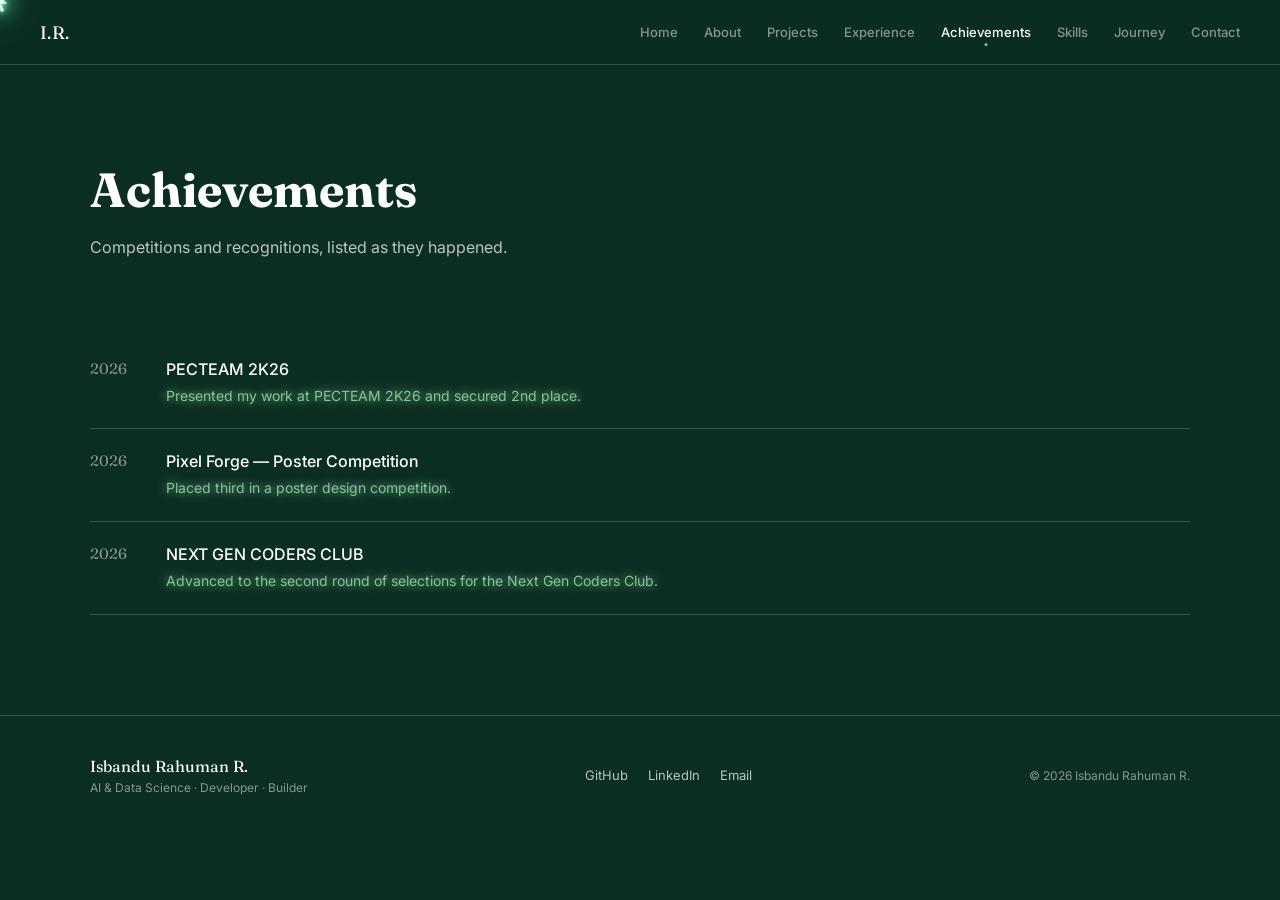
==== achievements.html @ b6160237 "Add files via upload" ====
<!doctype html>
<html lang="en">
<head>
<meta charset="UTF-8">
<meta name="viewport" content="width=device-width, initial-scale=1.0">
<title>Achievements | Isbandu Rahuman R.</title>
<link rel="stylesheet" href="style.css">
</head>
<body>

<div id="custom-cursor" aria-hidden="true">
  <svg viewBox="0 0 24 32"><path d="M2 2L20.8 20.4L12.8 21.5L17.2 30L13.8 31.7L9.3 23L3 29Z"/></svg>
</div>
<div id="cursor-glow" aria-hidden="true"></div>
<div id="cursor-sparkles" aria-hidden="true"></div>

<nav class="site-nav scrolled">
  <a href="index.html" class="nav-brand">I.R.</a>
  <div class="nav-items">
    <a href="index.html">Home</a>
    <a href="about.html">About</a>
    <a href="projects.html">Projects</a>
    <a href="experience.html">Experience</a>
    <a href="achievements.html" class="active">Achievements</a>
    <a href="skills.html">Skills</a>
    <a href="journey.html">Journey</a>
    <a href="contact.html">Contact</a>
  </div>
  <button class="nav-menu-btn" id="nav-menu-btn" aria-label="Toggle menu">☰</button>
</nav>
<div id="mobile-menu">
  <a href="index.html">Home</a>
  <a href="about.html">About</a>
  <a href="projects.html">Projects</a>
  <a href="experience.html">Experience</a>
  <a href="achievements.html">Achievements</a>
  <a href="skills.html">Skills</a>
  <a href="journey.html">Journey</a>
  <a href="contact.html">Contact</a>
</div>

<main>
  <section class="page-header">
    <div class="section-inner">
      <h1 class="page-title reveal in">Achievements</h1>
      <p class="page-sub reveal in">Competitions and recognitions, listed as they happened.</p>
    </div>
  </section>

  <section class="section" style="border-top:none; padding-top:0;">
    <div class="section-inner">
      <div id="achievements-list"></div>
    </div>
  </section>

</main>

<footer class="site-footer">
  <div class="footer-inner">
    <div>
      <div class="footer-name">Isbandu Rahuman R.</div>
      <div class="footer-role">AI &amp; Data Science · Developer · Builder</div>
    </div>
    <div class="footer-links">
      <a class="footer-link" href="https://github.com/ISBANDURAHUMAN-R" target="_blank" rel="noreferrer">GitHub</a>
      <a class="footer-link" href="https://www.linkedin.com/in/isbandu-rahuman-r-4b855b396/" target="_blank" rel="noreferrer">LinkedIn</a>
      <a class="footer-link" href="mailto:r1rahuman@gmail.com">Email</a>
    </div>
    <div class="footer-copy">© 2026 Isbandu Rahuman R.</div>
  </div>
</footer>

<script src="script.js"></script>
</body>
</html>
---- style.css ----
@import url('https://fonts.googleapis.com/css2?family=Fraunces:opsz,wght@9..144,400;9..144,500;9..144,600&family=Inter:wght@400;500;600&display=swap');

:root{
  --bg: #0B2E22;
  --bg-alt: #104534;
  --panel: #163F30;
  --ink: #050D09;
  --line: rgba(255,255,255,0.18);
  --text: #FFFFFF;
  --text-dim: rgba(255,255,255,0.72);
  --text-faint: rgba(255,255,255,0.5);
  --tag-bg: rgba(5,13,9,0.28);
  --green: #83C697;
  --green-soft: rgba(131,198,151,0.16);
  --serif: 'Fraunces', Georgia, serif;
  --sans: 'Inter', -apple-system, BlinkMacSystemFont, sans-serif;
}

*{box-sizing:border-box;}
html{scroll-behavior:smooth;}
body{
  margin:0;
  background:var(--bg);
  color:var(--text);
  font-family:var(--sans);
  overflow-x:hidden;
}
a{text-decoration:none;color:inherit;}
button{font-family:inherit;cursor:pointer;background:none;border:none;color:inherit;}
ul{list-style:none;margin:0;padding:0;}
img{max-width:100%;display:block;}
::selection{background:var(--green);color:var(--ink);}

input:focus, textarea:focus, button:focus-visible, a:focus-visible{
  outline:2px solid var(--green);
  outline-offset:2px;
}

@media (prefers-reduced-motion: reduce){
  *{animation-duration:0.001ms !important; transition-duration:0.001ms !important;}
}

/* ---------- Loading screen ---------- */
#loading-screen{
  position:fixed; inset:0; background:var(--bg); z-index:200;
  display:flex; align-items:center; justify-content:center;
  transition:opacity .5s ease;
}
#loading-screen.hidden{ opacity:0; pointer-events:none; }
.loading-content{ position:relative; text-align:center; width:280px; }
.loading-name{ font-family:var(--serif); font-size:15px; letter-spacing:.18em; color:var(--text-dim); margin-bottom:24px; }
.loading-bar-track{ height:1px; background:var(--line); width:100%; }
.loading-bar-fill{ height:1px; background:var(--green); width:0%; }
.loading-pct{ margin-top:16px; font-size:13px; color:var(--text-faint); font-variant-numeric:tabular-nums; }

/* ---------- Custom cursor ---------- */
#custom-cursor{
  position:fixed; top:0; left:0; width:18px; height:24px;
  pointer-events:none; z-index:99999; transform:translate3d(-50%, -50%, 0);
  filter:drop-shadow(0 0 3px rgba(180,255,220,1)) drop-shadow(0 0 10px rgba(100,255,190,.8)) drop-shadow(0 0 20px rgba(80,255,180,.35));
  transition:transform .2s cubic-bezier(.2,.8,.2,1);
}
#custom-cursor svg{ width:100%; height:100%; overflow:visible; }
#custom-cursor path{ fill:#f5fff9; stroke:#8fffd0; stroke-width:1.2; stroke-linejoin:round; }
#cursor-glow{
  position:fixed; width:60px; height:60px; pointer-events:none; z-index:99990;
  border-radius:50%; background:radial-gradient(circle, rgba(120,255,195,.12) 0%, rgba(120,255,195,.05) 30%, transparent 70%);
  transform:translate(-50%, -50%); filter:blur(8px);
}
.cursor-spark{
  position:fixed; pointer-events:none; z-index:99995; width:3px; height:3px;
  border-radius:50%; background:#dffff0;
  box-shadow:0 0 4px #caffdf, 0 0 10px #8fffd0, 0 0 18px rgba(100,255,190,.8);
  animation:sparkle-fade .7s ease-out forwards;
}
.cursor-spark::before, .cursor-spark::after{
  content:""; position:absolute; left:50%; top:50%; background:rgba(190,255,225,.9);
  transform:translate(-50%, -50%);
}
.cursor-spark::before{ width:1px; height:10px; }
.cursor-spark::after{ width:10px; height:1px; }
@keyframes sparkle-fade{
  0%{ opacity:0; transform:translate(-50%, -50%) scale(.3); }
  20%{ opacity:1; transform:translate(-50%, -50%) scale(1); }
  100%{ opacity:0; transform:translate(calc(-50% + var(--x)), calc(-50% + var(--y))) scale(.1); }
}
#custom-cursor.cursor-hover{ transform:translate3d(-50%, -50%, 0) scale(1.18); }
@media (pointer:coarse){ #custom-cursor, #cursor-glow, #cursor-sparkles{ display:none; } }

/* ---------- Nav ---------- */
nav.site-nav{
  position:fixed; top:0; left:0; right:0; z-index:100;
  display:flex; align-items:center; justify-content:space-between;
  padding:20px 40px; border-bottom:1px solid transparent;
  transition:background .3s ease, backdrop-filter .3s ease, border-color .3s ease;
}
nav.site-nav.scrolled{
  background:rgba(11,46,34,0.9); backdrop-filter:blur(14px); border-bottom:1px solid var(--line);
}
.nav-brand{ font-family:var(--serif); font-size:18px; letter-spacing:.02em; color:var(--text); }
.nav-items{ display:flex; gap:26px; align-items:center; }
.nav-items a{
  position:relative; font-size:13px; font-weight:500; color:var(--text-faint);
  padding:4px 0; transition:color .2s ease;
}
.nav-items a.active, .nav-items a:hover{ color:var(--text); }
.nav-items a.active::after{
  content:''; position:absolute; bottom:-2px; left:50%; transform:translateX(-50%);
  width:3px; height:3px; border-radius:50%; background:var(--green);
}
.nav-menu-btn{ display:none; color:var(--text); }
#mobile-menu{
  position:fixed; top:64px; left:0; right:0; background:var(--bg-alt); z-index:99;
  display:none; flex-direction:column; padding:12px 40px 24px; border-bottom:1px solid var(--line);
}
#mobile-menu.open{ display:flex; }
#mobile-menu a{ padding:12px 0; font-size:15px; border-bottom:1px solid var(--line); }

@media (max-width:820px){
  .nav-items{ display:none; }
  .nav-menu-btn{ display:block; }
}

/* ---------- Buttons ---------- */
.cta-primary{
  background-color:var(--green); background-image:linear-gradient(120deg, transparent 35%, rgba(255,255,255,0.55) 50%, transparent 65%);
  background-size:220% 100%; color:var(--ink); padding:14px 26px; font-size:14px; font-weight:600;
  border-radius:4px; display:inline-flex; align-items:center; gap:8px;
  box-shadow:0 0 14px rgba(159,255,207,0.28); animation:greenGlitter 3.5s ease-in-out infinite;
  transition:filter .2s ease, transform .2s ease, box-shadow .2s ease;
}
.cta-primary:hover{ filter:brightness(1.1); transform:translateY(-1px); box-shadow:0 0 24px rgba(159,255,207,0.55); }
.cta-secondary{
  background-color:transparent; background-image:linear-gradient(120deg, transparent 35%, rgba(159,255,207,0.3) 50%, transparent 65%);
  background-size:220% 100%; color:var(--text); padding:14px 22px; font-size:14px; font-weight:500; border-radius:4px;
  border:1px solid var(--line); display:inline-flex; align-items:center; gap:8px;
  box-shadow:0 0 12px rgba(159,255,207,0.18); animation:greenGlitter 3.5s ease-in-out infinite;
  transition:border-color .2s ease, background-color .2s ease, transform .2s ease, box-shadow .2s ease;
}
.cta-secondary:hover{ border-color:var(--green); background-color:var(--green-soft); transform:translateY(-1px); box-shadow:0 0 22px rgba(159,255,207,0.45); }
@keyframes greenGlitter{
  0%, 60%, 100%{ background-position:200% 0; }
  80%{ background-position:-20% 0; }
}
@media (prefers-reduced-motion: reduce){
  .cta-primary, .cta-secondary{ animation:none; }
}

/* ---------- Layout helpers ---------- */
.section{ padding:100px 40px; border-top:1px solid var(--line); }
.section-inner{ max-width:1100px; margin:0 auto; }
.section-heading{
  font-family:var(--serif); font-size:clamp(1.8rem,3vw,2.4rem); font-weight:500;
  margin-bottom:40px; letter-spacing:-0.01em;
}
.reveal{
  opacity:0; transform:translateY(24px);
  transition:opacity .7s cubic-bezier(.16,1,.3,1), transform .7s cubic-bezier(.16,1,.3,1);
}
.reveal.in{ opacity:1; transform:translateY(0); }

/* ---------- Hero ---------- */
.hero{
  position:relative; min-height:100vh; display:flex; align-items:center;
  padding:120px 40px 60px; overflow:hidden;
}
.hero-glow{
  position:absolute; top:-20%; right:-10%; width:600px; height:600px; border-radius:50%;
  background:radial-gradient(circle, rgba(31,122,77,0.14) 0%, transparent 70%);
  animation:pulseGlow 8s ease-in-out infinite;
}
@keyframes pulseGlow{ 0%,100%{opacity:.5;} 50%{opacity:.9;} }
.hero-inner{
  position:relative; max-width:1200px; margin:0 auto; width:100%;
  display:grid; grid-template-columns:1.1fr .9fr; gap:64px; align-items:center;
}
.hero-left{ max-width:560px; }
.hero-identity{ position:relative; top:-14px; margin-bottom:28px; }
.hero-identity-name{ font-family:var(--serif); font-size:clamp(1.3rem,2.4vw,2rem); letter-spacing:.04em; margin-bottom:8px; }
.hero-identity-role{ color:var(--green); font-size:11px; letter-spacing:.1em; font-weight:600; }
.hero-labels{ display:flex; gap:10px; margin-bottom:28px; flex-wrap:wrap; }
.hero-label-pill{
  font-size:11px; letter-spacing:.08em; padding:6px 12px; border:1px solid var(--line);
  border-radius:999px; color:var(--text-dim);
}
.hero-headline{
  font-family:var(--serif); font-size:clamp(2.2rem,4.2vw,3.4rem); line-height:1.12;
  font-weight:500; margin:0 0 22px; letter-spacing:-0.01em;
}
.hero-sub{ font-size:16px; line-height:1.65; color:var(--text-dim); max-width:460px; margin-bottom:36px; }
.hero-ctas{ display:flex; gap:16px; align-items:center; flex-wrap:wrap; }

.hero-portrait-wrap{ perspective:800px; }
.hero-portrait-card{
  position:relative; aspect-ratio:3/4; border-radius:8px; border:1px solid var(--line);
  background:linear-gradient(160deg, var(--panel) 0%, var(--bg) 100%);
  display:flex; flex-direction:column; justify-content:space-between; padding:28px; overflow:hidden;
  transition:transform .15s ease-out; transform-style:preserve-3d;
  box-shadow:0 20px 60px rgba(5,13,9,0.35);
}
.hero-portrait-image{ width:100%; aspect-ratio:1/1; object-fit:cover; object-position:center; border-radius:6px; border:1px solid var(--line); }
.hero-portrait-meta{ display:flex; flex-direction:column; gap:10px; }
.hero-meta-row{ display:flex; justify-content:space-between; font-size:12px; color:var(--text-faint); border-top:1px solid var(--line); padding-top:8px; }

/* ---------- About ---------- */
.about-text{ font-size:17px; line-height:1.75; color:var(--text-dim); max-width:680px; margin-bottom:18px; }
.about-layout{ display:grid; grid-template-columns:minmax(0,1fr) 220px; gap:56px; align-items:start; }
.about-tags{ display:flex; flex-wrap:wrap; gap:10px; margin-top:28px; }
.about-tag{ font-size:12.5px; padding:7px 14px; border:1px solid var(--line); border-radius:999px; color:var(--text-dim); }
.resume-panel{ border-left:1px solid var(--line); padding-left:24px; margin-top:4px; display:flex; flex-direction:column; gap:12px; }
.resume-panel-label{ display:block; color:var(--green); font-size:11px; letter-spacing:.08em; text-transform:uppercase; margin-bottom:16px; }
.resume-download{ margin-top:0; width:100%; justify-content:center; box-sizing:border-box; }

/* ---------- Philosophy ---------- */
.philosophy-section{ padding:80px 40px; border-top:1px solid var(--line); background:var(--bg-alt); }
.philosophy-intro{ font-size:18px; color:var(--text-dim); max-width:560px; margin-bottom:40px; line-height:1.6; }
.philosophy-row{ display:flex; flex-wrap:wrap; align-items:center; gap:18px; }
.philosophy-step{ display:flex; align-items:center; gap:18px; }
.philosophy-word{ font-family:var(--serif); font-size:clamp(1.6rem,3.6vw,2.6rem); }
.philosophy-arrow{ color:var(--green); font-size:22px; }

/* ---------- Featured project ---------- */
.featured{
  border:1px solid var(--line); border-radius:8px; padding:40px 36px; margin-bottom:40px;
  cursor:pointer; transition:border-color .25s ease;
  background:linear-gradient(160deg, var(--green-soft), transparent 60%);
}
.featured:hover{ border-color:var(--green); }
.featured-eyebrow{ font-size:12px; color:var(--green); letter-spacing:.06em; }
.featured-title{ font-family:var(--serif); font-size:clamp(1.8rem,3.4vw,2.4rem); margin:10px 0 8px; }
.featured-sub{ color:var(--text-dim); font-size:15px; margin-bottom:28px; }
.featured-stages{ display:flex; flex-wrap:wrap; align-items:center; gap:10px; margin-bottom:28px; }
.stage-pill{ font-size:12.5px; padding:7px 13px; border:1px solid var(--line); border-radius:999px; color:var(--text-dim); background:var(--panel); }
.stage-arrow{ color:var(--text-faint); font-size:13px; }
.featured-links{ display:flex; gap:24px; flex-wrap:wrap; }
.featured-link{ display:inline-flex; align-items:center; gap:6px; font-size:14px; border-bottom:1px solid var(--line); padding-bottom:2px; }

/* ---------- Project grid + modal ---------- */
.project-grid{ display:grid; grid-template-columns:repeat(auto-fill, minmax(260px,1fr)); gap:18px; }
.project-card{
  border:1px solid var(--line); border-radius:8px; padding:24px; cursor:pointer;
  transition:transform .25s ease, border-color .25s ease, box-shadow .25s ease;
  display:flex; flex-direction:column; gap:12px; min-height:190px; background:var(--panel);
}
.project-card:hover{ transform:translateY(-6px); border-color:var(--green); box-shadow:0 16px 40px rgba(5,13,9,0.35); }
.project-card-top{ display:flex; justify-content:space-between; font-size:11.5px; color:var(--text-faint); letter-spacing:.04em; }
.project-tag{ color:var(--green); }
.project-name{ font-family:var(--serif); font-size:19px; margin:0; }
.project-desc{ font-size:13.5px; color:var(--text-dim); line-height:1.55; flex-grow:1; }
.project-tech-row{ display:flex; flex-wrap:wrap; gap:6px; }
.project-tech-tag{ font-size:10.5px; padding:4px 9px; background:var(--tag-bg); border-radius:4px; color:var(--text-dim); }
.project-github-link{
  color:var(--green); font-size:12px; border:1px solid var(--green); border-radius:4px;
  padding:7px 10px; align-self:flex-start; background-color:var(--tag-bg);
  background-image:linear-gradient(120deg, transparent 35%, rgba(159,255,207,0.28) 50%, transparent 65%);
  background-size:220% 100%; box-shadow:0 0 10px rgba(159,255,207,0.18);
  animation:greenGlitter 3.5s ease-in-out infinite;
  transition:background-color .2s ease, box-shadow .2s ease, transform .2s ease;
}
.project-github-link:hover{ background-color:var(--green-soft); box-shadow:0 0 20px rgba(159,255,207,0.45); transform:translateY(-1px); }
@media (prefers-reduced-motion: reduce){
  .project-github-link{ animation:none; }
}
.project-status{ font-size:11px; color:var(--text-faint); border-top:1px solid var(--line); padding-top:10px; }

.modal-overlay{
  position:fixed; inset:0; background:rgba(5,13,9,0.62); backdrop-filter:blur(6px); z-index:150;
  display:none; align-items:center; justify-content:center; padding:24px;
}
.modal-overlay.open{ display:flex; }
.modal-card{
  background:var(--panel); border:1px solid var(--line); border-radius:10px; padding:40px 36px;
  max-width:640px; width:100%; max-height:85vh; overflow-y:auto; position:relative;
  box-shadow:0 30px 80px rgba(5,13,9,0.5);
}
.modal-close{ position:absolute; top:20px; right:20px; color:var(--text-dim); }
.modal-title{ font-family:var(--serif); font-size:clamp(1.6rem,3vw,2.1rem); margin:10px 0 24px; }
.modal-block{ margin-bottom:20px; }
.modal-label{ font-size:11px; letter-spacing:.06em; color:var(--green); margin-bottom:8px; }
.modal-text{ font-size:14.5px; color:var(--text-dim); line-height:1.65; margin:0; }
.modal-links{ display:flex; gap:14px; margin-top:28px; flex-wrap:wrap; }
.coming-soon{ font-size:13.5px; color:var(--text-faint); font-style:italic; }

/* ---------- Timeline (experience) ---------- */
.timeline-row{ display:flex; gap:24px; padding-bottom:32px; }
.timeline-marker{ width:8px; height:8px; border-radius:50%; background:var(--green); margin-top:6px; flex-shrink:0; }
.timeline-content{ flex:1; border-bottom:1px solid var(--line); padding-bottom:32px; }
.timeline-top{ display:flex; justify-content:space-between; margin-bottom:4px; flex-wrap:wrap; gap:8px; }
.timeline-org{ font-family:var(--serif); font-size:19px; }
.timeline-period{ font-size:12.5px; color:var(--text-faint); }
.timeline-role{ font-size:13.5px; color:var(--green); margin-bottom:10px; }
.timeline-note{ font-size:14px; color:var(--text-dim); line-height:1.6; max-width:560px; }

/* ---------- Achievements ---------- */
.ach-row{ display:flex; gap:28px; padding:22px 0; border-bottom:1px solid var(--line); }
.ach-year{ font-family:var(--serif); font-size:15px; color:var(--text-faint); min-width:48px; }
.ach-top{ display:flex; justify-content:space-between; flex-wrap:wrap; gap:8px; margin-bottom:6px; }
.ach-event{ font-size:16px; font-weight:500; }
.ach-note{ font-size:14px; color:var(--green); line-height:1.55; max-width:560px; margin:0; text-shadow:0 0 10px var(--green); }
@media (max-width:600px){
  .ach-row{ gap:16px; }
  .ach-top{ align-items:flex-start; flex-direction:column; gap:4px; }
}

/* ---------- Skills ---------- */
.skill-groups{ display:grid; grid-template-columns:repeat(auto-fit, minmax(220px,1fr)); gap:32px; }
.skill-group-name{ font-size:12px; letter-spacing:.06em; color:var(--green); margin-bottom:16px; text-transform:uppercase; }
.skill-item{ display:flex; justify-content:space-between; font-size:14px; border-bottom:1px solid var(--line); padding-bottom:10px; margin-bottom:12px; }
.skill-level{ color:var(--text-faint); font-size:12px; }

/* ---------- Journey ---------- */
.journey-item{ display:flex; gap:20px; align-items:center; padding:16px 0; border-bottom:1px solid var(--line); font-size:16px; }
.journey-index{ font-family:var(--serif); color:var(--text-faint); font-size:14px; min-width:24px; }
.currently-learning{ margin-top:32px; padding:24px; border:1px solid var(--line); border-radius:8px; background:var(--bg-alt); }
.currently-label{ font-size:11px; letter-spacing:.06em; color:var(--green); display:block; margin-bottom:8px; }
.currently-text{ font-size:14.5px; color:var(--text-dim); margin:0; line-height:1.6; }

/* ---------- GitHub ---------- */
.github-section{ padding:80px 40px; border-top:1px solid var(--line); background:var(--bg-alt); }
.github-card{ display:flex; justify-content:space-between; align-items:center; flex-wrap:wrap; gap:24px; }
.github-eyebrow{ font-size:12px; color:var(--green); letter-spacing:.06em; margin-bottom:8px; }
.github-user{ font-family:var(--serif); font-size:clamp(1.6rem,3vw,2.2rem); margin-bottom:10px; }
.github-note{ color:var(--text-dim); font-size:14.5px; max-width:420px; line-height:1.6; margin:0; }

/* ---------- Contact ---------- */
.contact-grid{ display:grid; grid-template-columns:.8fr 1.2fr; gap:48px; margin-top:8px; }
.contact-info{ display:flex; flex-direction:column; gap:16px; }
.contact-row{ display:flex; align-items:center; gap:12px; font-size:14.5px; color:var(--text-dim); padding:10px 0; border-bottom:1px solid var(--line); }
.contact-location{ font-size:13px; color:var(--text-faint); margin-top:8px; }
.form{ display:flex; flex-direction:column; gap:14px; }
.form input, .form textarea{
  background:var(--panel); border:1px solid var(--line); border-radius:6px; padding:13px 16px;
  color:var(--text); font-size:14.5px; font-family:var(--sans); width:100%;
}
.form-sent-note{ font-size:14.5px; color:var(--text-dim); line-height:1.6; border:1px solid var(--line); border-radius:8px; padding:24px; display:none; }
.form-sent-note.show{ display:block; }
.form.hidden{ display:none; }
.inline-email-btn{ color:var(--green); text-decoration:underline; }

@media (max-width:820px){
  .hero-inner, .contact-grid{ grid-template-columns:1fr; }
  .hero-portrait-wrap{ order:-1; max-width:320px; margin:0 auto; }
  .about-layout{ grid-template-columns:1fr; gap:28px; }
  .resume-panel{ border-left:none; border-top:1px solid var(--line); padding:24px 0 0; margin-top:0; }
}

/* ---------- Footer ---------- */
footer.site-footer{ border-top:1px solid var(--line); padding:40px; }
.footer-inner{ max-width:1100px; margin:0 auto; display:flex; justify-content:space-between; align-items:center; flex-wrap:wrap; gap:16px; }
.footer-name{ font-family:var(--serif); font-size:16px; }
.footer-role{ font-size:12px; color:var(--text-faint); margin-top:4px; }
.footer-links{ display:flex; gap:20px; }
.footer-link{ font-size:13px; color:var(--text-dim); }
.footer-copy{ font-size:12px; color:var(--text-faint); }

/* ---------- Page header (sub-pages) ---------- */
.page-header{ padding:160px 40px 60px; border-top:none; }
.page-eyebrow{ font-size:12px; color:var(--green); letter-spacing:.08em; margin-bottom:14px; }
.page-title{ font-family:var(--serif); font-size:clamp(2rem,4vw,3rem); margin:0 0 16px; }
.page-sub{ font-size:16px; color:var(--text-dim); max-width:600px; line-height:1.6; }
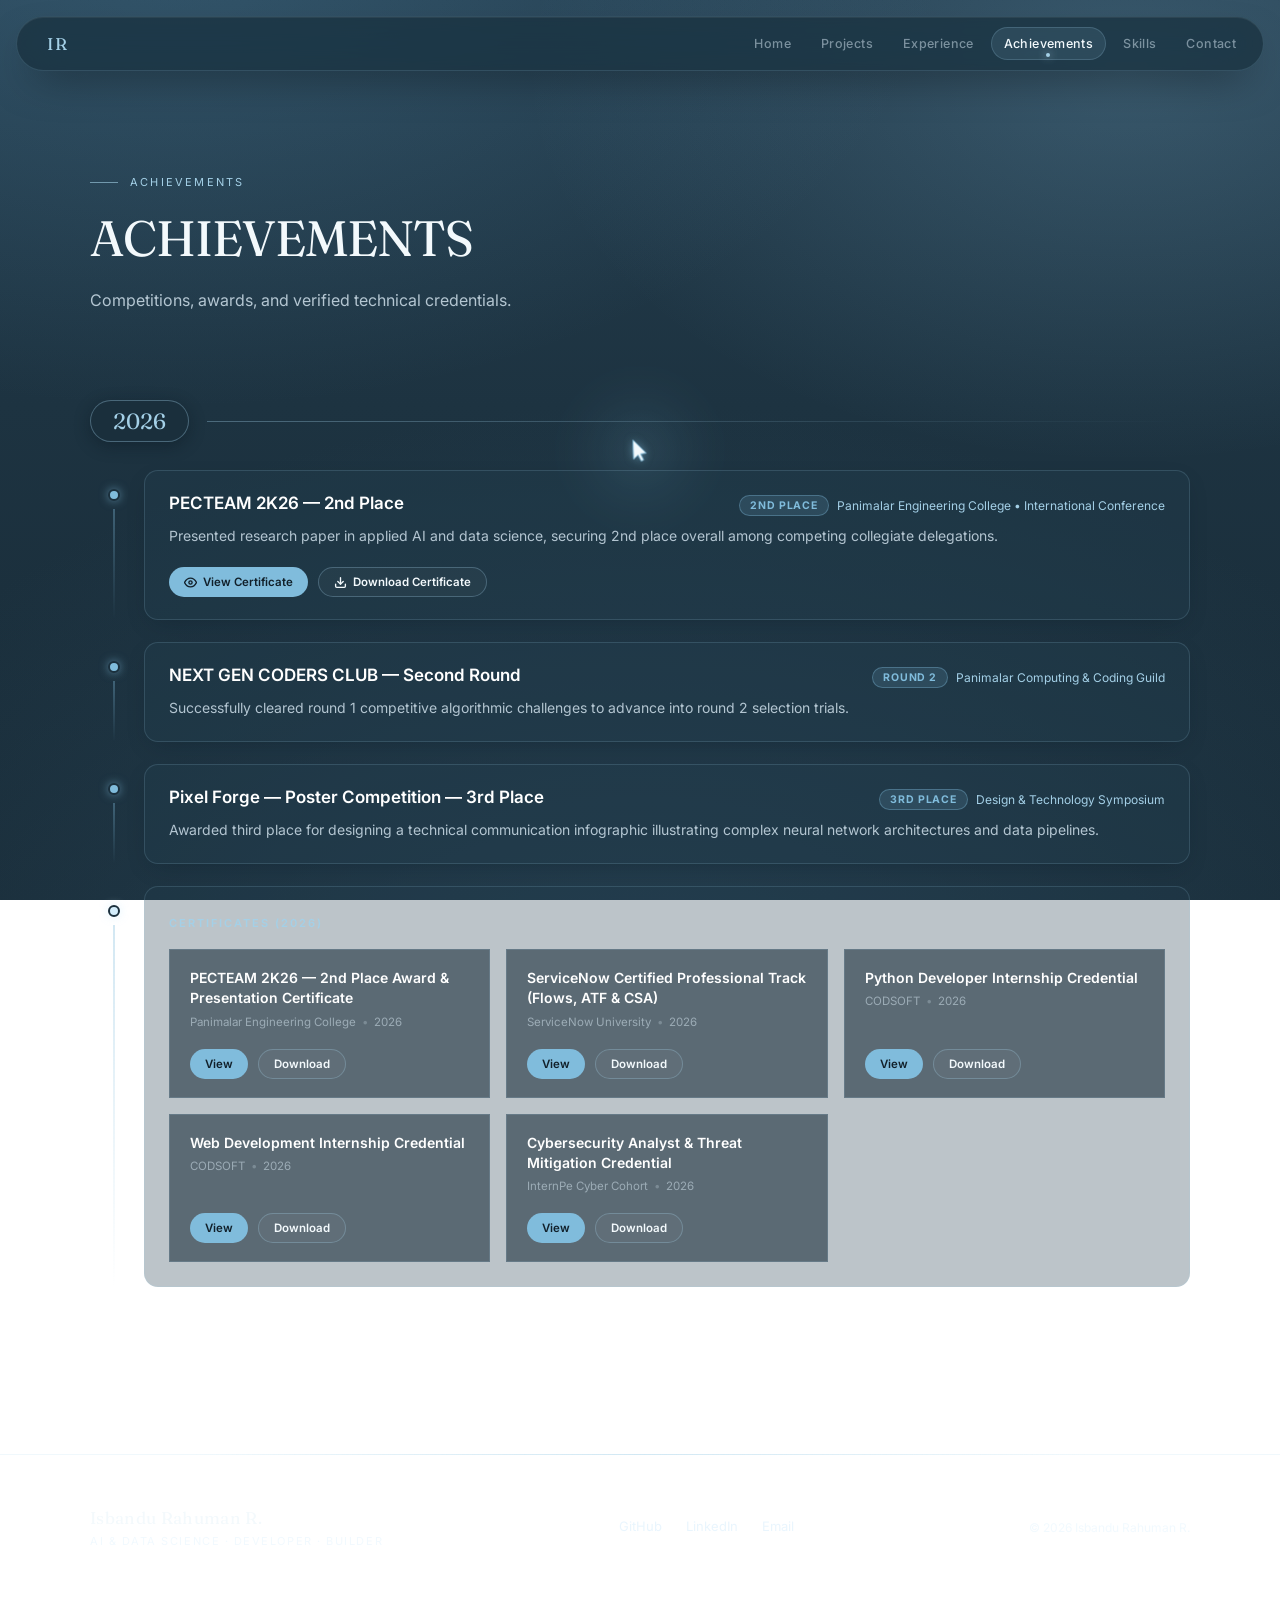
==== commit ca077bb5: "Add files via upload" ====
--- a/achievements.html
+++ b/achievements.html
@@ -1,75 +1,144 @@
 <!doctype html>
 <html lang="en">
+
 <head>
-<meta charset="UTF-8">
-<meta name="viewport" content="width=device-width, initial-scale=1.0">
-<title>Achievements | Isbandu Rahuman R.</title>
-<link rel="stylesheet" href="style.css">
+  <meta charset="UTF-8">
+  <meta name="viewport" content="width=device-width, initial-scale=1.0, viewport-fit=cover">
+  <title>Achievements | Isbandu Rahuman R.</title>
+  <link rel="icon" href="icon.svg" type="image/svg+xml">
+  <link rel="apple-touch-icon" href="icon-192.png">
+  <meta name="theme-color" content="#1B303D" media="(prefers-color-scheme: dark)">
+  <meta name="theme-color" content="#1B303D">
+  <meta name="mobile-web-app-capable" content="yes">
+  <meta name="apple-mobile-web-app-capable" content="yes">
+  <meta name="apple-mobile-web-app-status-bar-style" content="black-translucent">
+  <meta name="apple-mobile-web-app-title" content="Isbandu Portfolio">
+  <meta name="application-name" content="Isbandu Portfolio">
+  <meta name="msapplication-TileColor" content="#1B303D">
+  <link rel="stylesheet" href="style.css">
 </head>
+
 <body>
 
-<div id="custom-cursor" aria-hidden="true">
-  <svg viewBox="0 0 24 32"><path d="M2 2L20.8 20.4L12.8 21.5L17.2 30L13.8 31.7L9.3 23L3 29Z"/></svg>
-</div>
-<div id="cursor-glow" aria-hidden="true"></div>
-<div id="cursor-sparkles" aria-hidden="true"></div>
+  <div id="page-transition-bar" aria-hidden="true"></div>
+  <div id="page-transition-curtain" aria-hidden="true"></div>
 
-<nav class="site-nav scrolled">
-  <a href="index.html" class="nav-brand">I.R.</a>
-  <div class="nav-items">
+  <div id="custom-cursor" aria-hidden="true">
+    <svg viewBox="0 0 24 32">
+      <path d="M2 2L20.8 20.4L12.8 21.5L17.2 30L13.8 31.7L9.3 23L3 29Z" />
+    </svg>
+    <span id="cursor-badge"></span>
+  </div>
+  <div id="cursor-glow" aria-hidden="true"></div>
+  <div id="cursor-sparkles" aria-hidden="true"></div>
+
+  <nav class="site-nav scrolled">
+    <a href="index.html" class="nav-brand">IR</a>
+    <div class="nav-items">
+      <a href="index.html">Home</a>
+      <a href="projects.html">Projects</a>
+      <a href="experience.html">Experience</a>
+      <a href="achievements.html" class="active">Achievements</a>
+      <a href="skills.html">Skills</a>
+      <a href="contact.html">Contact</a>
+    </div>
+    <button class="nav-menu-btn" id="nav-menu-btn" aria-label="Toggle menu">☰</button>
+  </nav>
+  <div id="mobile-menu">
     <a href="index.html">Home</a>
-    <a href="about.html">About</a>
     <a href="projects.html">Projects</a>
     <a href="experience.html">Experience</a>
     <a href="achievements.html" class="active">Achievements</a>
     <a href="skills.html">Skills</a>
-    <a href="journey.html">Journey</a>
     <a href="contact.html">Contact</a>
   </div>
-  <button class="nav-menu-btn" id="nav-menu-btn" aria-label="Toggle menu">☰</button>
-</nav>
-<div id="mobile-menu">
-  <a href="index.html">Home</a>
-  <a href="about.html">About</a>
-  <a href="projects.html">Projects</a>
-  <a href="experience.html">Experience</a>
-  <a href="achievements.html">Achievements</a>
-  <a href="skills.html">Skills</a>
-  <a href="journey.html">Journey</a>
-  <a href="contact.html">Contact</a>
-</div>
 
-<main>
-  <section class="page-header">
-    <div class="section-inner">
-      <h1 class="page-title reveal in">Achievements</h1>
-      <p class="page-sub reveal in">Competitions and recognitions, listed as they happened.</p>
+  <main>
+    <section class="page-header">
+      <div class="section-inner">
+        <div class="page-eyebrow reveal in">ACHIEVEMENTS</div>
+        <h1 class="page-title reveal in">ACHIEVEMENTS</h1>
+        <p class="page-sub reveal in">Competitions, awards, and verified technical credentials.</p>
+      </div>
+    </section>
+
+    <section class="section" style="border-top:none; padding-top:0;">
+      <div class="section-inner">
+        <div id="achievements-list"></div>
+      </div>
+    </section>
+  </main>
+
+  <footer class="site-footer">
+    <div class="footer-inner">
+
+      <div>
+        <div class="footer-name">Isbandu Rahuman R.</div>
+        <div class="footer-role">AI &amp; Data Science · Developer · Builder</div>
+      </div>
+      <div class="footer-links">
+        <a class="footer-link" href="https://github.com/ISBANDURAHUMAN-R" target="_blank" rel="noreferrer"
+          data-cursor="OPEN">GitHub</a>
+        <a class="footer-link" href="https://www.linkedin.com/in/isbandu-rahuman-r-4b855b396/" target="_blank"
+          rel="noreferrer" data-cursor="OPEN">LinkedIn</a>
+        <a class="footer-link" href="mailto:r1rahuman@gmail.com" data-cursor="OPEN">Email</a>
+      </div>
+      <div class="footer-copy">© 2026 Isbandu Rahuman R.</div>
     </div>
-  </section>
+  </footer>
 
-  <section class="section" style="border-top:none; padding-top:0;">
-    <div class="section-inner">
-      <div id="achievements-list"></div>
-    </div>
-  </section>
+  <button id="scroll-to-top" class="scroll-to-top-btn" aria-label="Scroll to top" title="Scroll to top">
+    <svg width="20" height="20" viewBox="0 0 24 24" fill="none" stroke="currentColor" stroke-width="2.5"
+      stroke-linecap="round" stroke-linejoin="round">
+      <polyline points="18 15 12 9 6 15"></polyline>
+    </svg>
+  </button>
 
-</main>
+  <nav class="mobile-bottom-dock" aria-label="Mobile Navigation">
+    <a href="index.html" class="dock-item" data-page="home">
+      <svg width="18" height="18" viewBox="0 0 24 24" fill="none" stroke="currentColor" stroke-width="2"
+        stroke-linecap="round" stroke-linejoin="round">
+        <path d="M3 9l9-7 9 7v11a2 2 0 0 1-2 2H5a2 2 0 0 1-2-2z" />
+        <polyline points="9 22 9 12 15 12 15 22" />
+      </svg>
+      <span>Home</span>
+    </a>
+    <a href="projects.html" class="dock-item" data-page="projects">
+      <svg width="18" height="18" viewBox="0 0 24 24" fill="none" stroke="currentColor" stroke-width="2"
+        stroke-linecap="round" stroke-linejoin="round">
+        <rect x="2" y="3" width="20" height="14" rx="2" ry="2" />
+        <line x1="8" y1="21" x2="16" y2="21" />
+        <line x1="12" y1="17" x2="12" y2="21" />
+      </svg>
+      <span>Projects</span>
+    </a>
+    <a href="experience.html" class="dock-item" data-page="experience">
+      <svg width="18" height="18" viewBox="0 0 24 24" fill="none" stroke="currentColor" stroke-width="2"
+        stroke-linecap="round" stroke-linejoin="round">
+        <rect x="2" y="7" width="20" height="14" rx="2" ry="2" />
+        <path d="M16 21V5a2 2 0 0 0-2-2h-4a2 2 0 0 0-2 2v16" />
+      </svg>
+      <span>Exp</span>
+    </a>
+    <a href="skills.html" class="dock-item" data-page="skills">
+      <svg width="18" height="18" viewBox="0 0 24 24" fill="none" stroke="currentColor" stroke-width="2"
+        stroke-linecap="round" stroke-linejoin="round">
+        <polygon points="13 2 3 14 12 14 11 22 21 10 12 10 13 2" />
+      </svg>
+      <span>Skills</span>
+    </a>
+    <a href="contact.html" class="dock-item" data-page="contact">
+      <svg width="18" height="18" viewBox="0 0 24 24" fill="none" stroke="currentColor" stroke-width="2"
+        stroke-linecap="round" stroke-linejoin="round">
+        <path d="M4 4h16c1.1 0 2 .9 2 2v12c0 1.1-.9 2-2 2H4c-1.1 0-2-.9-2-2V6c0-1.1.9-2 2-2z" />
+        <polyline points="22,6 12,13 2,6" />
+      </svg>
+      <span>Contact</span>
+    </a>
+  </nav>
 
-<footer class="site-footer">
-  <div class="footer-inner">
-    <div>
-      <div class="footer-name">Isbandu Rahuman R.</div>
-      <div class="footer-role">AI &amp; Data Science · Developer · Builder</div>
-    </div>
-    <div class="footer-links">
-      <a class="footer-link" href="https://github.com/ISBANDURAHUMAN-R" target="_blank" rel="noreferrer">GitHub</a>
-      <a class="footer-link" href="https://www.linkedin.com/in/isbandu-rahuman-r-4b855b396/" target="_blank" rel="noreferrer">LinkedIn</a>
-      <a class="footer-link" href="mailto:r1rahuman@gmail.com">Email</a>
-    </div>
-    <div class="footer-copy">© 2026 Isbandu Rahuman R.</div>
-  </div>
-</footer>
 
-<script src="script.js"></script>
+  <script src="script.js"></script>
 </body>
-</html>
+
+</html>
--- a/style.css
+++ b/style.css
@@ -1,30 +1,88 @@
-@import url('https://fonts.googleapis.com/css2?family=Fraunces:opsz,wght@9..144,400;9..144,500;9..144,600&family=Inter:wght@400;500;600&display=swap');
+@import url('https://fonts.googleapis.com/css2?family=Fraunces:ital,opsz,wght@0,9..144,300;0,9..144,400;0,9..144,500;0,9..144,600;1,9..144,300;1,9..144,400;1,9..144,500&family=Inter:wght@400;500;600&display=swap');
 
 :root{
-  --bg: #0B2E22;
-  --bg-alt: #104534;
-  --panel: #163F30;
-  --ink: #050D09;
-  --line: rgba(255,255,255,0.18);
-  --text: #FFFFFF;
-  --text-dim: rgba(255,255,255,0.72);
-  --text-faint: rgba(255,255,255,0.5);
-  --tag-bg: rgba(5,13,9,0.28);
-  --green: #83C697;
-  --green-soft: rgba(131,198,151,0.16);
+  --bg: #1B303D;
+  --bg-alt: #223C4C;
+  --panel: #2B495C;
+  --ink: #11202A;
+  --line: rgba(164, 210, 235, 0.16);
+  --line-strong: rgba(164, 210, 235, 0.28);
+  --text: #F3F9FC;
+  --text-dim: rgba(226, 242, 252, 0.76);
+  --text-faint: rgba(226, 242, 252, 0.48);
+  --tag-bg: rgba(36, 63, 80, 0.65);
+  --green: #80BCDC;
+  --green-bright: #D4EEFC;
+  --green-soft: rgba(128, 188, 220, 0.16);
+  --gold: #A4D0E7;
+  --gold-soft: rgba(164, 208, 231, 0.16);
   --serif: 'Fraunces', Georgia, serif;
-  --sans: 'Inter', -apple-system, BlinkMacSystemFont, sans-serif;
+  --sans: 'Inter', -apple-system, BlinkMacSystemFont, "Segoe UI", Roboto, "Helvetica Neue", Arial, sans-serif;
+  --radius-lg: 20px;
+  --radius-md: 14px;
+  --ease-out: cubic-bezier(.16,1,.3,1);
+  --shadow-card: 0 24px 60px -28px rgba(10, 24, 34, 0.65), inset 0 1px 0 rgba(255,255,255,0.08);
+
+  /* Cross-Platform OS Safe Area Insets (iOS, Android gesture bar, Windows PWA) */
+  --sat: env(safe-area-inset-top, 0px);
+  --sab: env(safe-area-inset-bottom, 0px);
+  --sal: env(safe-area-inset-left, 0px);
+  --sar: env(safe-area-inset-right, 0px);
+  --titlebar-h: env(titlebar-area-height, 0px);
 }
 
 *{box-sizing:border-box;}
-html{scroll-behavior:smooth;}
+html{
+  scroll-behavior:smooth;
+  scrollbar-width:thin;
+  scrollbar-color:rgba(128, 188, 220, 0.35) rgba(27, 48, 61, 0.95);
+  -webkit-text-size-adjust:100%;
+  text-size-adjust:100%;
+}
 body{
   margin:0;
-  background:var(--bg);
+  min-height:100vh;
+  min-height:100dvh;
+  background:
+    radial-gradient(1200px 750px at 14% -8%, rgba(88, 145, 178, 0.30), transparent 64%),
+    radial-gradient(1000px 650px at 88% 8%, rgba(134, 191, 222, 0.22), transparent 60%),
+    radial-gradient(1300px 900px at 50% 115%, rgba(45, 76, 96, 0.65), transparent 70%),
+    linear-gradient(180deg, #243D4E 0%, #1D3341 45%, #182B37 100%);
+  background-attachment:fixed;
   color:var(--text);
   font-family:var(--sans);
   overflow-x:hidden;
-}
+  -webkit-font-smoothing:antialiased;
+  -moz-osx-font-smoothing:grayscale;
+  text-rendering:optimizeLegibility;
+  padding-left:var(--sal);
+  padding-right:var(--sar);
+  -webkit-tap-highlight-color:transparent;
+  touch-action:manipulation;
+}
+/* iOS Safari background-attachment fix */
+@supports (-webkit-touch-callout: none) {
+  body {
+    background-attachment: scroll;
+  }
+}
+/* fine film grain over everything (under nav/modal/cursor) */
+body::after{
+  content:'';
+  position:fixed; inset:0; z-index:2; pointer-events:none;
+  opacity:0.035;
+  background-image:url("data:image/svg+xml,%3Csvg xmlns='http://www.w3.org/2000/svg' width='140' height='140' viewBox='0 0 140 140'%3E%3Cfilter id='n'%3E%3CfeTurbulence type='fractalNoise' baseFrequency='0.85' numOctaves='2' stitchTiles='stitch'/%3E%3C/filter%3E%3Crect width='140' height='140' filter='url(%23n)'/%3E%3C/svg%3E");
+}
+
+::-webkit-scrollbar{ width:10px; height:10px; }
+::-webkit-scrollbar-track{ background:rgba(27, 48, 61, 0.9); }
+::-webkit-scrollbar-thumb{
+  background:rgba(128, 188, 220, 0.28);
+  border-radius:999px;
+  border:2px solid rgba(27, 48, 61, 0.95);
+}
+::-webkit-scrollbar-thumb:hover{ background:rgba(128, 188, 220, 0.48); }
+
 a{text-decoration:none;color:inherit;}
 button{font-family:inherit;cursor:pointer;background:none;border:none;color:inherit;}
 ul{list-style:none;margin:0;padding:0;}
@@ -32,8 +90,9 @@
 ::selection{background:var(--green);color:var(--ink);}
 
 input:focus, textarea:focus, button:focus-visible, a:focus-visible{
-  outline:2px solid var(--green);
-  outline-offset:2px;
+  outline:2px solid var(--gold);
+  outline-offset:3px;
+  border-radius:4px;
 }
 
 @media (prefers-reduced-motion: reduce){
@@ -42,319 +101,2315 @@
 
 /* ---------- Loading screen ---------- */
 #loading-screen{
-  position:fixed; inset:0; background:var(--bg); z-index:200;
+  position:fixed; inset:0; background:var(--bg); z-index:999999;
   display:flex; align-items:center; justify-content:center;
-  transition:opacity .5s ease;
+  transition:opacity .6s ease;
 }
 #loading-screen.hidden{ opacity:0; pointer-events:none; }
-.loading-content{ position:relative; text-align:center; width:280px; }
-.loading-name{ font-family:var(--serif); font-size:15px; letter-spacing:.18em; color:var(--text-dim); margin-bottom:24px; }
+.loading-content{ position:relative; text-align:center; width:300px; }
+.loading-name{
+  font-family:var(--serif); font-size:14px; letter-spacing:.34em;
+  color:var(--gold); margin-bottom:26px;
+}
 .loading-bar-track{ height:1px; background:var(--line); width:100%; }
-.loading-bar-fill{ height:1px; background:var(--green); width:0%; }
-.loading-pct{ margin-top:16px; font-size:13px; color:var(--text-faint); font-variant-numeric:tabular-nums; }
-
-/* ---------- Custom cursor ---------- */
+.loading-bar-fill{
+  height:1px; width:0%;
+  background:linear-gradient(90deg, var(--green), #D4EEFC);
+  box-shadow:0 0 10px rgba(128, 188, 220, 0.6);
+}
+.loading-pct{ margin-top:16px; font-size:12px; color:var(--text-faint); font-variant-numeric:tabular-nums; letter-spacing:.12em; }
+
+/* ---------- Smooth Page Transitions ---------- */
+@view-transition {
+  navigation: auto;
+}
+
+::view-transition-old(root) {
+  animation: 160ms cubic-bezier(.16, 1, .3, 1) both pageViewFadeOut;
+}
+
+::view-transition-new(root) {
+  animation: 260ms cubic-bezier(.16, 1, .3, 1) both pageViewFadeIn;
+}
+
+@keyframes pageViewFadeOut {
+  from { opacity: 1; transform: scale(1); filter: blur(0px); }
+  to { opacity: 0; transform: scale(0.995); filter: blur(2px); }
+}
+
+@keyframes pageViewFadeIn {
+  from { opacity: 0; transform: translateY(10px) scale(0.996); filter: blur(2px); }
+  to { opacity: 1; transform: translateY(0) scale(1); filter: blur(0px); }
+}
+
+#page-transition-curtain {
+  position: fixed;
+  inset: 0;
+  z-index: 99998;
+  pointer-events: none;
+  background: radial-gradient(ellipse at 50% 30%, rgba(27, 48, 61, 0.92) 0%, rgba(18, 33, 43, 0.98) 100%);
+  backdrop-filter: blur(14px);
+  -webkit-backdrop-filter: blur(14px);
+  opacity: 0;
+  transition: opacity 0.16s cubic-bezier(0.16, 1, 0.3, 1);
+}
+
+body.is-transitioning #page-transition-curtain {
+  opacity: 1;
+  pointer-events: auto;
+}
+
+#page-transition-bar {
+  position: fixed;
+  top: 0;
+  left: 0;
+  width: 0%;
+  height: 3px;
+  background: linear-gradient(90deg, #65C2EE, #BEE6FB, #FFFFFF);
+  box-shadow: 0 0 14px rgba(120, 210, 255, 0.9), 0 0 28px rgba(120, 210, 255, 0.45);
+  z-index: 100000;
+  pointer-events: none;
+  transition: width 0.18s cubic-bezier(0.16, 1, 0.3, 1), opacity 0.25s ease;
+  opacity: 0;
+}
+
+#page-transition-bar.active {
+  opacity: 1;
+}
+
+.page-enter {
+  opacity: 0;
+  transform: translateY(12px) scale(0.996);
+  filter: blur(2px);
+}
+
+.page-enter-active {
+  opacity: 1;
+  transform: translateY(0) scale(1);
+  filter: blur(0px);
+  transition: opacity 0.32s cubic-bezier(0.16, 1, 0.3, 1),
+              transform 0.32s cubic-bezier(0.16, 1, 0.3, 1),
+              filter 0.32s cubic-bezier(0.16, 1, 0.3, 1);
+}
+
+.page-exit {
+  opacity: 0 !important;
+  transform: translateY(-8px) scale(0.995) !important;
+  filter: blur(2px) !important;
+  transition: opacity 0.15s cubic-bezier(0.16, 1, 0.3, 1),
+              transform 0.15s cubic-bezier(0.16, 1, 0.3, 1),
+              filter 0.15s cubic-bezier(0.16, 1, 0.3, 1) !important;
+}
+
+/* Glowing Top Beam on Page Load */
+body::after {
+  content: '';
+  position: fixed;
+  top: 0;
+  left: 0;
+  right: 0;
+  height: 2.5px;
+  background: linear-gradient(90deg, transparent, #7ED0F5, #D2F0FD, transparent);
+  box-shadow: 0 0 14px rgba(126, 208, 245, 0.9), 0 0 28px rgba(126, 208, 245, 0.45);
+  z-index: 100000;
+  pointer-events: none;
+  animation: topBeamSweep 0.55s cubic-bezier(0.16, 1, 0.3, 1) forwards;
+}
+
+@keyframes topBeamSweep {
+  0% { transform: scaleX(0); transform-origin: left; opacity: 1; }
+  60% { transform: scaleX(1); transform-origin: left; opacity: 1; }
+  100% { transform: scaleX(1); opacity: 0; }
+}
+
+/* ---------- Custom cursor & Subtle Cursor glow ---------- */
 #custom-cursor{
-  position:fixed; top:0; left:0; width:18px; height:24px;
+  position:fixed; top:0; left:0; width:17px; height:23px;
   pointer-events:none; z-index:99999; transform:translate3d(-50%, -50%, 0);
-  filter:drop-shadow(0 0 3px rgba(180,255,220,1)) drop-shadow(0 0 10px rgba(100,255,190,.8)) drop-shadow(0 0 20px rgba(80,255,180,.35));
-  transition:transform .2s cubic-bezier(.2,.8,.2,1);
+  filter:drop-shadow(0 0 4px rgba(128, 188, 220, 0.5));
+  transition:transform .22s var(--ease-out), filter .22s ease;
 }
 #custom-cursor svg{ width:100%; height:100%; overflow:visible; }
-#custom-cursor path{ fill:#f5fff9; stroke:#8fffd0; stroke-width:1.2; stroke-linejoin:round; }
+#custom-cursor path{
+  fill:#F3F9FC; stroke:#80BCDC; stroke-width:1.2; stroke-linejoin:round;
+  transition:fill .2s ease, stroke .2s ease;
+}
+#custom-cursor.cursor-hover{
+  transform:translate3d(-50%, -50%, 0) scale(1.2);
+  filter:drop-shadow(0 0 6px rgba(164, 208, 231, 0.7));
+}
+#custom-cursor.cursor-hover path{
+  fill:#FFFFFF; stroke:#B8E2F7;
+}
+
+/* Context-Aware Cursor Badge (Disabled per preference) */
+#cursor-badge{
+  display:none !important;
+}
+
 #cursor-glow{
-  position:fixed; width:60px; height:60px; pointer-events:none; z-index:99990;
-  border-radius:50%; background:radial-gradient(circle, rgba(120,255,195,.12) 0%, rgba(120,255,195,.05) 30%, transparent 70%);
-  transform:translate(-50%, -50%); filter:blur(8px);
-}
+  position:fixed; width:170px; height:170px; pointer-events:none; z-index:99990;
+  border-radius:50%;
+  background:radial-gradient(circle,
+    rgba(128, 188, 220, 0.11) 0%,
+    rgba(88, 145, 178, 0.04) 42%,
+    transparent 70%
+  );
+  transform:translate(-50%, -50%);
+  mix-blend-mode:screen;
+  filter:blur(8px);
+  transition:width .3s var(--ease-out), height .3s var(--ease-out), opacity .3s ease, transform .15s ease;
+  will-change:left, top, transform;
+}
+#cursor-glow.glow-hover{
+  width:220px; height:220px;
+  background:radial-gradient(circle,
+    rgba(164, 208, 231, 0.15) 0%,
+    rgba(128, 188, 220, 0.06) 42%,
+    transparent 70%
+  );
+  filter:blur(10px);
+}
+#cursor-glow.glow-click{
+  transform:translate(-50%, -50%) scale(0.9);
+}
+
 .cursor-spark{
-  position:fixed; pointer-events:none; z-index:99995; width:3px; height:3px;
-  border-radius:50%; background:#dffff0;
-  box-shadow:0 0 4px #caffdf, 0 0 10px #8fffd0, 0 0 18px rgba(100,255,190,.8);
-  animation:sparkle-fade .7s ease-out forwards;
+  position:fixed; pointer-events:none; z-index:99995; width:2.5px; height:2.5px;
+  border-radius:50%;
+  background:radial-gradient(circle, #FFFFFF 0%, rgba(128, 188, 220, 0.85) 45%, transparent 75%);
+  box-shadow:0 0 5px rgba(128, 188, 220, 0.6);
+  animation:sparkle-fade .6s ease-out forwards;
+}
+.cursor-spark.gold-spark{
+  background:radial-gradient(circle, #F3F9FC 0%, rgba(164, 208, 231, 0.85) 45%, transparent 75%);
+  box-shadow:0 0 5px rgba(164, 208, 231, 0.6);
 }
 .cursor-spark::before, .cursor-spark::after{
-  content:""; position:absolute; left:50%; top:50%; background:rgba(190,255,225,.9);
+  content:""; position:absolute; left:50%; top:50%; background:rgba(215, 238, 250, 0.7);
   transform:translate(-50%, -50%);
 }
-.cursor-spark::before{ width:1px; height:10px; }
-.cursor-spark::after{ width:10px; height:1px; }
+.cursor-spark::before{ width:1px; height:7px; }
+.cursor-spark::after{ width:7px; height:1px; }
 @keyframes sparkle-fade{
-  0%{ opacity:0; transform:translate(-50%, -50%) scale(.3); }
-  20%{ opacity:1; transform:translate(-50%, -50%) scale(1); }
-  100%{ opacity:0; transform:translate(calc(-50% + var(--x)), calc(-50% + var(--y))) scale(.1); }
-}
-#custom-cursor.cursor-hover{ transform:translate3d(-50%, -50%, 0) scale(1.18); }
-@media (pointer:coarse){ #custom-cursor, #cursor-glow, #cursor-sparkles{ display:none; } }
+  0%{ opacity:0; transform:translate(-50%, -50%) scale(.3) rotate(0deg); }
+  25%{ opacity:1; transform:translate(-50%, -50%) scale(1.1) rotate(45deg); }
+  100%{ opacity:0; transform:translate(calc(-50% + var(--x)), calc(-50% + var(--y))) scale(.1) rotate(90deg); }
+}
+@media (hover: none) or (pointer: coarse){
+  #custom-cursor, #cursor-glow, #cursor-sparkles, #cursor-badge{ display:none !important; }
+}
 
 /* ---------- Nav ---------- */
 nav.site-nav{
-  position:fixed; top:0; left:0; right:0; z-index:100;
+  position:fixed;
+  top:max(16px, calc(var(--sat) + 8px));
+  left:50%; transform:translateX(-50%);
+  width:min(1280px, calc(100% - 32px)); z-index:100;
   display:flex; align-items:center; justify-content:space-between;
-  padding:20px 40px; border-bottom:1px solid transparent;
-  transition:background .3s ease, backdrop-filter .3s ease, border-color .3s ease;
+  padding:10px 14px 10px 20px;
+  border:1px solid var(--line);
+  border-radius:999px;
+  background:rgba(27, 48, 61, 0.75);
+  backdrop-filter:blur(20px) saturate(150%);
+  -webkit-backdrop-filter:blur(20px) saturate(150%);
+  box-shadow:0 18px 44px -18px rgba(0,0,0,0.6), inset 0 1px 0 rgba(255,255,255,0.06);
+  transition:background .3s ease, border-color .3s ease, box-shadow .3s ease, top .3s ease;
+}
+@media (display-mode: window-controls-overlay){
+  nav.site-nav{ top:max(16px, calc(var(--titlebar-h) + 8px)); }
 }
 nav.site-nav.scrolled{
-  background:rgba(11,46,34,0.9); backdrop-filter:blur(14px); border-bottom:1px solid var(--line);
-}
-.nav-brand{ font-family:var(--serif); font-size:18px; letter-spacing:.02em; color:var(--text); }
-.nav-items{ display:flex; gap:26px; align-items:center; }
+  background:rgba(22, 39, 50, 0.92);
+  border-color:var(--line-strong);
+  box-shadow:0 22px 50px -18px rgba(0,0,0,0.7), inset 0 1px 0 rgba(255,255,255,0.07);
+}
+.nav-brand{
+  font-family:var(--serif); font-size:17px; letter-spacing:.1em; color:var(--gold);
+  padding:6px 10px; border-radius:999px;
+  transition:background .2s ease;
+}
+.nav-brand:hover{ background:rgba(213,188,133,0.08); }
+.nav-items{ display:flex; gap:4px; align-items:center; }
 .nav-items a{
-  position:relative; font-size:13px; font-weight:500; color:var(--text-faint);
-  padding:4px 0; transition:color .2s ease;
-}
-.nav-items a.active, .nav-items a:hover{ color:var(--text); }
+  position:relative; font-size:12.5px; font-weight:500; color:var(--text-faint);
+  padding:9px 13px; border-radius:999px; letter-spacing:.03em;
+  transition:color .25s ease, background .25s ease;
+}
+.nav-items a:hover{ color:var(--text); background:rgba(255,255,255,0.045); }
+.nav-items a.active{ color:var(--text); background:rgba(141,184,208,0.12); box-shadow:inset 0 0 0 1px rgba(141,184,208,0.25); }
 .nav-items a.active::after{
-  content:''; position:absolute; bottom:-2px; left:50%; transform:translateX(-50%);
-  width:3px; height:3px; border-radius:50%; background:var(--green);
-}
-.nav-menu-btn{ display:none; color:var(--text); }
+  content:''; position:absolute; left:50%; bottom:3px; transform:translateX(-50%);
+  width:4px; height:4px; border-radius:50%; background:var(--gold);
+  box-shadow:0 0 8px rgba(182,217,236,0.9);
+}
+
+
+.nav-menu-btn{ display:none; color:var(--text); padding:8px 12px; border-radius:999px; font-size:16px; }
+
 #mobile-menu{
-  position:fixed; top:64px; left:0; right:0; background:var(--bg-alt); z-index:99;
-  display:none; flex-direction:column; padding:12px 40px 24px; border-bottom:1px solid var(--line);
+  position:fixed;
+  top:calc(max(14px, calc(var(--sat) + 6px)) + 52px);
+  left:50%; transform:translateX(-50%);
+  width:min(1280px, calc(100% - 24px));
+  max-height:calc(100dvh - 100px - var(--sat) - var(--sab));
+  overflow-y:auto;
+  background:rgba(18, 33, 43, 0.96);
+  backdrop-filter:blur(24px); -webkit-backdrop-filter:blur(24px);
+  z-index:99; display:none; flex-direction:column; padding:14px 18px 20px;
+  border:1px solid var(--line-strong); border-radius:var(--radius-lg);
+  box-shadow:0 30px 70px -15px rgba(0,0,0,0.85);
+  animation:menuSlideDown .25s var(--ease-out);
+}
+@keyframes menuSlideDown{
+  from{ opacity:0; transform:translateX(-50%) translateY(-10px) scale(0.98); }
+  to{ opacity:1; transform:translateX(-50%) translateY(0) scale(1); }
 }
 #mobile-menu.open{ display:flex; }
-#mobile-menu a{ padding:12px 0; font-size:15px; border-bottom:1px solid var(--line); }
+#mobile-menu a{ padding:13px 10px; font-size:15px; border-bottom:1px solid var(--line); color:var(--text-dim); }
+#mobile-menu a:hover{ color:var(--text); }
+#mobile-menu a:last-of-type{ border-bottom:none; }
+
+
+/* ---------- Mobile Bottom Dock (Touch Panels & Phones) ---------- */
+.mobile-bottom-dock{
+  display:none;
+}
+@media (max-width:768px){
+  .mobile-bottom-dock{
+    display:flex;
+    position:fixed;
+    bottom:max(12px, calc(var(--sab) + 4px));
+    left:50%;
+    transform:translateX(-50%);
+    width:calc(100% - 24px);
+    max-width:440px;
+    z-index:98;
+    background:rgba(20, 36, 46, 0.90);
+    backdrop-filter:blur(22px) saturate(180%);
+    -webkit-backdrop-filter:blur(22px) saturate(180%);
+    border:1px solid var(--line-strong);
+    border-radius:999px;
+    padding:6px 6px;
+    justify-content:space-around;
+    align-items:center;
+    box-shadow:0 16px 44px -10px rgba(0,0,0,0.8), inset 0 1px 0 rgba(255,255,255,0.1);
+  }
+  .dock-item{
+    display:flex; flex-direction:column; align-items:center; justify-content:center;
+    gap:2px; padding:5px 10px; border-radius:999px;
+    color:var(--text-faint); font-size:9.5px; font-weight:600; letter-spacing:0.04em;
+    text-transform:uppercase; transition:all .2s ease;
+    min-width:48px; text-decoration:none;
+    -webkit-tap-highlight-color:transparent;
+  }
+  .dock-item svg{ stroke:currentColor; transition:transform .2s ease; }
+  .dock-item:hover, .dock-item:active{ color:var(--text); }
+  .dock-item.active{
+    color:#FFFFFF;
+    background:rgba(128, 188, 220, 0.18);
+    border:1px solid rgba(128, 188, 220, 0.32);
+    box-shadow:0 2px 8px rgba(128, 188, 220, 0.2);
+  }
+  .dock-item.active svg{ stroke:var(--green-bright); transform:scale(1.1); }
+}
 
 @media (max-width:820px){
+  nav.site-nav{ top:max(12px, calc(var(--sat) + 6px)); width:calc(100% - 20px); padding:8px 12px 8px 16px; }
   .nav-items{ display:none; }
   .nav-menu-btn{ display:block; }
+  #mobile-menu{ top:calc(max(12px, calc(var(--sat) + 6px)) + 50px); width:calc(100% - 20px); }
 }
 
 /* ---------- Buttons ---------- */
 .cta-primary{
-  background-color:var(--green); background-image:linear-gradient(120deg, transparent 35%, rgba(255,255,255,0.55) 50%, transparent 65%);
-  background-size:220% 100%; color:var(--ink); padding:14px 26px; font-size:14px; font-weight:600;
-  border-radius:4px; display:inline-flex; align-items:center; gap:8px;
-  box-shadow:0 0 14px rgba(159,255,207,0.28); animation:greenGlitter 3.5s ease-in-out infinite;
-  transition:filter .2s ease, transform .2s ease, box-shadow .2s ease;
-}
-.cta-primary:hover{ filter:brightness(1.1); transform:translateY(-1px); box-shadow:0 0 24px rgba(159,255,207,0.55); }
+  position:relative; overflow:hidden;
+  background-image:linear-gradient(180deg, #F3F9FD 0%, #A2C8DC 100%);
+  color:#081217; padding:15px 30px; font-size:13px; font-weight:600; letter-spacing:.05em;
+  border-radius:999px; display:inline-flex; align-items:center; gap:8px;
+  box-shadow:0 12px 32px -12px rgba(135,185,210,0.6), inset 0 1px 0 rgba(255,255,255,0.8);
+  transition:transform .25s var(--ease-out), box-shadow .25s ease, filter .25s ease;
+}
+.cta-primary::after{
+  content:''; position:absolute; top:0; bottom:0; left:-70%; width:45%;
+  background:linear-gradient(100deg, transparent, rgba(255,255,255,0.65), transparent);
+  transform:skewX(-20deg); transition:left .6s ease; pointer-events:none;
+}
+.cta-primary:hover{ filter:brightness(1.04); transform:translateY(-2px); box-shadow:0 18px 40px -12px rgba(135,185,210,0.75), inset 0 1px 0 rgba(255,255,255,0.85); }
+.cta-primary:hover::after{ left:135%; }
+.cta-primary:active{ transform:translateY(0); }
 .cta-secondary{
-  background-color:transparent; background-image:linear-gradient(120deg, transparent 35%, rgba(159,255,207,0.3) 50%, transparent 65%);
-  background-size:220% 100%; color:var(--text); padding:14px 22px; font-size:14px; font-weight:500; border-radius:4px;
-  border:1px solid var(--line); display:inline-flex; align-items:center; gap:8px;
-  box-shadow:0 0 12px rgba(159,255,207,0.18); animation:greenGlitter 3.5s ease-in-out infinite;
-  transition:border-color .2s ease, background-color .2s ease, transform .2s ease, box-shadow .2s ease;
-}
-.cta-secondary:hover{ border-color:var(--green); background-color:var(--green-soft); transform:translateY(-1px); box-shadow:0 0 22px rgba(159,255,207,0.45); }
-@keyframes greenGlitter{
-  0%, 60%, 100%{ background-position:200% 0; }
-  80%{ background-position:-20% 0; }
-}
-@media (prefers-reduced-motion: reduce){
-  .cta-primary, .cta-secondary{ animation:none; }
+  position:relative; overflow:hidden;
+  background:rgba(255,255,255,0.035);
+  color:var(--text); padding:15px 26px; font-size:13px; font-weight:500; letter-spacing:.04em;
+  border-radius:999px; border:1px solid var(--line-strong);
+  display:inline-flex; align-items:center; gap:8px;
+  transition:border-color .25s ease, background .25s ease, transform .25s var(--ease-out), box-shadow .25s ease;
+}
+.cta-secondary:hover{
+  border-color:rgba(141,184,208,0.55); background:var(--green-soft);
+  transform:translateY(-2px); box-shadow:0 14px 34px -14px rgba(141,184,208,0.45);
 }
 
 /* ---------- Layout helpers ---------- */
-.section{ padding:100px 40px; border-top:1px solid var(--line); }
-.section-inner{ max-width:1100px; margin:0 auto; }
+.section{ padding:110px 40px; border-top:1px solid var(--line); }
+.section-inner{ max-width:1100px; margin:0 auto; width:100%; box-sizing:border-box; }
 .section-heading{
-  font-family:var(--serif); font-size:clamp(1.8rem,3vw,2.4rem); font-weight:500;
-  margin-bottom:40px; letter-spacing:-0.01em;
+  font-family:var(--serif); font-size:clamp(1.8rem,3vw,2.4rem); font-weight:400;
+  margin-bottom:44px; letter-spacing:-0.015em;
 }
 .reveal{
-  opacity:0; transform:translateY(24px);
-  transition:opacity .7s cubic-bezier(.16,1,.3,1), transform .7s cubic-bezier(.16,1,.3,1);
-}
-.reveal.in{ opacity:1; transform:translateY(0); }
+  opacity:0; transform:translateY(32px) scale(0.98);
+  filter:blur(5px);
+  transition:
+    opacity .85s cubic-bezier(.16,1,.3,1),
+    transform .85s cubic-bezier(.16,1,.3,1),
+    filter .85s cubic-bezier(.16,1,.3,1);
+  will-change:opacity, transform, filter;
+  transition-delay:var(--reveal-delay, 0ms);
+}
+.reveal.in{
+  opacity:1; transform:translateY(0) scale(1);
+  filter:blur(0);
+}
+.reveal-left{
+  opacity:0; transform:translateX(-36px) scale(0.98);
+  filter:blur(5px);
+  transition:
+    opacity .85s cubic-bezier(.16,1,.3,1),
+    transform .85s cubic-bezier(.16,1,.3,1),
+    filter .85s cubic-bezier(.16,1,.3,1);
+  will-change:opacity, transform, filter;
+  transition-delay:var(--reveal-delay, 0ms);
+}
+.reveal-left.in{
+  opacity:1; transform:translateX(0) scale(1);
+  filter:blur(0);
+}
+.reveal-right{
+  opacity:0; transform:translateX(36px) scale(0.98);
+  filter:blur(5px);
+  transition:
+    opacity .85s cubic-bezier(.16,1,.3,1),
+    transform .85s cubic-bezier(.16,1,.3,1),
+    filter .85s cubic-bezier(.16,1,.3,1);
+  will-change:opacity, transform, filter;
+  transition-delay:var(--reveal-delay, 0ms);
+}
+.reveal-right.in{
+  opacity:1; transform:translateX(0) scale(1);
+  filter:blur(0);
+}
+.reveal-scale{
+  opacity:0; transform:scale(0.92);
+  filter:blur(6px);
+  transition:
+    opacity .85s cubic-bezier(.16,1,.3,1),
+    transform .85s cubic-bezier(.16,1,.3,1),
+    filter .85s cubic-bezier(.16,1,.3,1);
+  will-change:opacity, transform, filter;
+  transition-delay:var(--reveal-delay, 0ms);
+}
+.reveal-scale.in{
+  opacity:1; transform:scale(1);
+  filter:blur(0);
+}
 
 /* ---------- Hero ---------- */
 .hero{
   position:relative; min-height:100vh; display:flex; align-items:center;
-  padding:120px 40px 60px; overflow:hidden;
+  padding:130px 40px 80px; overflow:hidden;
 }
 .hero-glow{
-  position:absolute; top:-20%; right:-10%; width:600px; height:600px; border-radius:50%;
-  background:radial-gradient(circle, rgba(31,122,77,0.14) 0%, transparent 70%);
-  animation:pulseGlow 8s ease-in-out infinite;
-}
-@keyframes pulseGlow{ 0%,100%{opacity:.5;} 50%{opacity:.9;} }
+  position:absolute; top:-22%; right:-8%; width:720px; height:720px; border-radius:50%;
+  background:radial-gradient(circle, rgba(58, 110, 140, 0.32) 0%, rgba(141, 184, 208, 0.08) 45%, transparent 70%);
+  animation:pulseGlow 9s ease-in-out infinite;
+  pointer-events:none;
+}
+@keyframes pulseGlow{ 0%,100%{opacity:.5;} 50%{opacity:.95;} }
 .hero-inner{
   position:relative; max-width:1200px; margin:0 auto; width:100%;
-  display:grid; grid-template-columns:1.1fr .9fr; gap:64px; align-items:center;
-}
-.hero-left{ max-width:560px; }
-.hero-identity{ position:relative; top:-14px; margin-bottom:28px; }
-.hero-identity-name{ font-family:var(--serif); font-size:clamp(1.3rem,2.4vw,2rem); letter-spacing:.04em; margin-bottom:8px; }
-.hero-identity-role{ color:var(--green); font-size:11px; letter-spacing:.1em; font-weight:600; }
-.hero-labels{ display:flex; gap:10px; margin-bottom:28px; flex-wrap:wrap; }
+  display:grid; grid-template-columns:1.1fr .9fr; gap:72px; align-items:center;
+}
+.hero-left{ max-width:580px; }
+.hero-identity{ margin-bottom:30px; }
+.hero-identity-name{
+  font-family:var(--sans); font-size:12px; font-weight:600; letter-spacing:.34em;
+  color:var(--gold); margin-bottom:10px;
+}
+.hero-identity-role{ color:var(--text-faint); font-size:10px; letter-spacing:.3em; font-weight:500; }
+.hero-labels{ display:flex; gap:10px; margin-bottom:30px; flex-wrap:wrap; }
 .hero-label-pill{
-  font-size:11px; letter-spacing:.08em; padding:6px 12px; border:1px solid var(--line);
-  border-radius:999px; color:var(--text-dim);
+  font-size:10px; letter-spacing:.16em; padding:7px 14px;
+  border:1px solid var(--line); border-radius:999px;
+  color:var(--text-faint); background:rgba(255,255,255,0.02);
+  transition:border-color .25s ease, color .25s ease, background .25s ease;
+}
+.hero-label-pill:hover{
+  border-color:rgba(141,184,208,0.45); color:var(--text); background:rgba(141,184,208,0.1);
 }
 .hero-headline{
-  font-family:var(--serif); font-size:clamp(2.2rem,4.2vw,3.4rem); line-height:1.12;
-  font-weight:500; margin:0 0 22px; letter-spacing:-0.01em;
-}
-.hero-sub{ font-size:16px; line-height:1.65; color:var(--text-dim); max-width:460px; margin-bottom:36px; }
-.hero-ctas{ display:flex; gap:16px; align-items:center; flex-wrap:wrap; }
-
-.hero-portrait-wrap{ perspective:800px; }
+  font-family:var(--serif); font-size:clamp(2.5rem,4.8vw,4rem); line-height:1.06;
+  font-weight:400; margin:0 0 24px; letter-spacing:-0.02em;
+}
+.hero-headline em{ font-style:italic; color:var(--gold); }
+.hero-sub{ font-size:16px; line-height:1.7; color:var(--text-dim); max-width:470px; margin-bottom:40px; }
+.hero-ctas{ display:flex; gap:14px; align-items:center; flex-wrap:wrap; }
+.hero-scroll{
+  position:absolute; bottom:34px; left:50%; transform:translateX(-50%);
+  display:flex; flex-direction:column; align-items:center; gap:10px;
+  color:var(--text-faint); font-size:10px; letter-spacing:.3em; text-transform:uppercase;
+}
+.hero-scroll::after{
+  content:''; width:1px; height:44px;
+  background:linear-gradient(180deg, var(--gold), transparent);
+  animation:scrollLine 2.2s var(--ease-out) infinite;
+}
+@keyframes scrollLine{
+  0%{ transform:scaleY(0); transform-origin:top; }
+  45%{ transform:scaleY(1); transform-origin:top; }
+  55%{ transform:scaleY(1); transform-origin:bottom; }
+  100%{ transform:scaleY(0); transform-origin:bottom; }
+}
+
+/* ---------- Developer Profile Card (Hero Showcase) ---------- */
+.hero-portrait-wrap{
+  perspective:1100px;
+  display:flex; flex-direction:column; align-items:center;
+  width:100%; max-width:400px; margin:0 auto;
+}
+
+/* Hover tilt & card 3D lighting */
+.tilt-card{
+  transform-style:preserve-3d;
+  transition:transform .12s cubic-bezier(.16,1,.3,1), box-shadow .3s ease, border-color .3s ease;
+  will-change:transform;
+}
+.tilt-glare{
+  position:absolute; inset:0; pointer-events:none; border-radius:inherit;
+  opacity:0; mix-blend-mode:overlay;
+  transition:opacity .35s ease; z-index:20;
+}
+
 .hero-portrait-card{
-  position:relative; aspect-ratio:3/4; border-radius:8px; border:1px solid var(--line);
-  background:linear-gradient(160deg, var(--panel) 0%, var(--bg) 100%);
-  display:flex; flex-direction:column; justify-content:space-between; padding:28px; overflow:hidden;
-  transition:transform .15s ease-out; transform-style:preserve-3d;
-  box-shadow:0 20px 60px rgba(5,13,9,0.35);
-}
-.hero-portrait-image{ width:100%; aspect-ratio:1/1; object-fit:cover; object-position:center; border-radius:6px; border:1px solid var(--line); }
-.hero-portrait-meta{ display:flex; flex-direction:column; gap:10px; }
-.hero-meta-row{ display:flex; justify-content:space-between; font-size:12px; color:var(--text-faint); border-top:1px solid var(--line); padding-top:8px; }
-
-/* ---------- About ---------- */
-.about-text{ font-size:17px; line-height:1.75; color:var(--text-dim); max-width:680px; margin-bottom:18px; }
-.about-layout{ display:grid; grid-template-columns:minmax(0,1fr) 220px; gap:56px; align-items:start; }
-.about-tags{ display:flex; flex-wrap:wrap; gap:10px; margin-top:28px; }
-.about-tag{ font-size:12.5px; padding:7px 14px; border:1px solid var(--line); border-radius:999px; color:var(--text-dim); }
-.resume-panel{ border-left:1px solid var(--line); padding-left:24px; margin-top:4px; display:flex; flex-direction:column; gap:12px; }
-.resume-panel-label{ display:block; color:var(--green); font-size:11px; letter-spacing:.08em; text-transform:uppercase; margin-bottom:16px; }
-.resume-download{ margin-top:0; width:100%; justify-content:center; box-sizing:border-box; }
+  position:relative; width:100%;
+  border-radius:var(--radius-lg);
+  border:1px solid var(--line-strong);
+  background:linear-gradient(165deg, rgba(255,255,255,0.08) 0%, rgba(94,148,178,0.15) 30%, rgba(29,50,65,0.92) 100%), rgba(26,45,59,0.88);
+  backdrop-filter:blur(18px); -webkit-backdrop-filter:blur(18px);
+  display:flex; flex-direction:column; gap:16px; padding:22px;
+  overflow:hidden;
+  box-shadow:0 30px 70px -25px rgba(10,25,35,0.7), 0 0 30px -15px rgba(128,188,220,0.18);
+  transform-style:preserve-3d;
+  transition:transform .12s cubic-bezier(.16,1,.3,1), box-shadow .3s ease, border-color .3s ease;
+  will-change:transform;
+}
+.hero-portrait-card::before{
+  content:''; position:absolute; top:0; left:12%; right:12%; height:1px;
+  background:linear-gradient(90deg, transparent, rgba(164,208,231,0.7), transparent);
+}
+.hero-portrait-top{
+  display:flex; justify-content:space-between; align-items:center;
+  font-size:10px; letter-spacing:.14em; text-transform:uppercase;
+  z-index:5;
+}
+.hero-portrait-status{
+  display:inline-flex; align-items:center; gap:6px; color:#A4D0E7; font-weight:600;
+}
+.status-pulse{
+  width:6px; height:6px; border-radius:50%; background:#80BCDC;
+  box-shadow:0 0 8px #80BCDC;
+  animation:statusPulse 2s infinite ease-in-out;
+}
+@keyframes statusPulse{ 0%,100%{ opacity:.4; transform:scale(.9); } 50%{ opacity:1; transform:scale(1.2); } }
+.hero-portrait-badge{
+  color:var(--gold); font-size:10px; font-weight:500; letter-spacing:.18em;
+  padding:3px 10px; border-radius:999px; border:1px solid rgba(164,208,231,0.28);
+  background:rgba(164,208,231,0.1);
+}
+.hero-portrait-img-box{
+  position:relative; width:100%; aspect-ratio:1/1;
+  border-radius:calc(var(--radius-lg) - 8px);
+  overflow:hidden; border:1px solid var(--line);
+  box-shadow:inset 0 0 20px rgba(0,0,0,0.25);
+}
+.hero-portrait-image{
+  width:100%; height:100%; object-fit:cover; object-position:center;
+  filter:saturate(0.98) contrast(1.04);
+  transition:transform .4s var(--ease-out);
+}
+.hero-portrait-card:hover .hero-portrait-image{
+  transform:scale(1.03);
+}
+.hero-portrait-meta{ display:flex; flex-direction:column; gap:9px; padding-top:4px; z-index:5; }
+.hero-meta-row{
+  display:flex; justify-content:space-between; gap:12px; font-size:11.5px;
+  letter-spacing:.04em; color:var(--text-faint);
+  border-top:1px solid var(--line); padding-top:9px;
+}
+.hero-meta-row span:last-child{ color:var(--text-dim); }
+
+/* Hero Profile Actions (Below photo) */
+.hero-profile-actions{
+  display:flex;
+  gap:10px;
+  margin-top:14px;
+  width:100%;
+}
+.hero-action-btn{
+  flex:1;
+  display:inline-flex;
+  align-items:center;
+  justify-content:center;
+  gap:8px;
+  font-size:12px;
+  font-weight:600;
+  letter-spacing:.04em;
+  padding:11px 14px;
+  border-radius:var(--radius-md);
+  transition:all .22s cubic-bezier(.16,1,.3,1);
+  text-decoration:none;
+  cursor:pointer;
+  font-family:inherit;
+  border:1px solid var(--line);
+  box-shadow:0 4px 14px rgba(10, 24, 34, 0.4);
+}
+.hero-action-btn.primary{
+  background:var(--green);
+  color:var(--ink);
+  border-color:rgba(128, 188, 220, 0.6);
+}
+.hero-action-btn.primary:hover{
+  background:#A4D0E7;
+  transform:translateY(-2px);
+  box-shadow:0 8px 20px rgba(128, 188, 220, 0.35);
+}
+.hero-action-btn.secondary{
+  background:rgba(34, 60, 76, 0.7);
+  color:#FFFFFF;
+  border-color:rgba(164, 210, 235, 0.35);
+  backdrop-filter:blur(10px);
+  -webkit-backdrop-filter:blur(10px);
+}
+.hero-action-btn.secondary:hover{
+  background:rgba(34, 60, 76, 0.95);
+  border-color:var(--green);
+  transform:translateY(-2px);
+  box-shadow:0 8px 20px rgba(10, 24, 34, 0.55);
+}
+
+/* Contact Page Docs Card */
+.contact-docs-card{
+  margin-top:20px;
+  padding:20px 22px;
+  border-radius:var(--radius-md);
+  border:1px solid var(--line);
+  background:rgba(34, 60, 76, 0.45);
+  backdrop-filter:blur(10px);
+  -webkit-backdrop-filter:blur(10px);
+}
+.contact-docs-head{
+  font-size:10.5px;
+  letter-spacing:.18em;
+  text-transform:uppercase;
+  color:var(--gold);
+  margin-bottom:14px;
+  font-weight:600;
+}
+.contact-docs-items{
+  display:flex;
+  flex-direction:column;
+  gap:14px;
+}
+.contact-doc-row{
+  display:flex;
+  justify-content:space-between;
+  align-items:center;
+  gap:12px;
+  padding-bottom:12px;
+  border-bottom:1px solid var(--line);
+}
+.contact-doc-row:last-child{
+  border-bottom:none;
+  padding-bottom:0;
+}
+.contact-doc-title{
+  font-size:13.5px;
+  font-weight:600;
+  color:#FFFFFF;
+  margin-bottom:2px;
+}
+.contact-doc-sub{
+  font-size:11.5px;
+  color:var(--text-faint);
+}
+.contact-doc-btns{
+  display:flex;
+  align-items:center;
+  gap:8px;
+  flex-shrink:0;
+}
+.contact-doc-btn{
+  font-size:11.5px;
+  font-weight:600;
+  letter-spacing:.03em;
+  padding:7px 13px;
+  border-radius:6px;
+  text-decoration:none;
+  display:inline-flex;
+  align-items:center;
+  gap:5px;
+  cursor:pointer;
+  transition:all .2s ease;
+  border:1px solid var(--line);
+  font-family:inherit;
+}
+.contact-doc-btn.primary{
+  background:var(--green);
+  color:var(--ink);
+  border-color:var(--green);
+}
+.contact-doc-btn.primary:hover{
+  background:#A4D0E7;
+  transform:translateY(-1px);
+  box-shadow:0 4px 12px rgba(128,188,220,0.3);
+}
+.contact-doc-btn.secondary{
+  background:rgba(255,255,255,0.06);
+  color:#FFFFFF;
+  border-color:rgba(128,188,220,0.3);
+}
+.contact-doc-btn.secondary:hover{
+  background:rgba(128,188,220,0.2);
+  border-color:var(--green);
+  transform:translateY(-1px);
+}
+
+/* ---------- About Redesign ---------- */
+.about-hero-grid{
+  display:grid;
+  grid-template-columns:1.15fr 0.85fr;
+  gap:44px;
+  align-items:stretch;
+  margin-bottom:56px;
+}
+.about-intro-col{ display:flex; flex-direction:column; justify-content:center; }
+.about-lead{
+  font-family:var(--serif);
+  font-size:clamp(1.35rem, 2.2vw, 1.8rem);
+  font-weight:400;
+  line-height:1.45;
+  color:#FFFFFF;
+  margin:0 0 18px;
+  letter-spacing:-0.01em;
+}
+.about-lead span{ color:var(--gold); }
+.about-text{
+  font-size:15.5px;
+  line-height:1.75;
+  color:var(--text-dim);
+  margin-bottom:16px;
+}
+.about-text strong{
+  color:var(--text);
+  font-weight:600;
+}
+.about-text-highlight{
+  color:var(--green-bright);
+  background:rgba(128,188,220,0.12);
+  padding:2px 8px;
+  border-radius:4px;
+  font-weight:500;
+}
+
+/* What I Do Section */
+.what-i-do-title{
+  font-size:11px;
+  letter-spacing:.18em;
+  text-transform:uppercase;
+  color:var(--gold);
+  margin:28px 0 16px;
+  display:flex;
+  align-items:center;
+  gap:10px;
+}
+.what-i-do-title::before{ content:''; width:20px; height:1px; background:var(--gold); opacity:.6; }
+.what-grid{
+  display:grid;
+  grid-template-columns:repeat(2, 1fr);
+  gap:14px;
+}
+.what-card{
+  padding:16px 18px;
+  border-radius:var(--radius-md);
+  background:rgba(34, 60, 76, 0.45);
+  border:1px solid var(--line);
+  transition:border-color .25s ease, transform .25s ease, background .25s ease;
+}
+.what-card:hover{
+  border-color:rgba(164, 210, 235, 0.4);
+  background:rgba(34, 60, 76, 0.7);
+  transform:translateY(-2px);
+}
+.what-card-head{
+  display:flex;
+  align-items:center;
+  gap:8px;
+  font-size:13.5px;
+  font-weight:600;
+  color:#FFFFFF;
+  margin-bottom:6px;
+}
+.what-card-icon{ color:var(--green); font-size:14px; }
+.what-card-desc{
+  font-size:12px;
+  color:var(--text-dim);
+  line-height:1.55;
+  margin:0;
+}
+
+/* Large Interactive Identity Visual Centerpiece */
+.identity-panel{
+  position:relative;
+  border-radius:var(--radius-lg);
+  border:1px solid var(--line-strong);
+  background:
+    radial-gradient(ellipse 90% 70% at 50% 0%, rgba(128, 188, 220, 0.16) 0%, transparent 70%),
+    linear-gradient(170deg, rgba(38, 67, 86, 0.85) 0%, rgba(27, 48, 61, 0.95) 100%);
+  padding:32px 28px;
+  display:flex;
+  flex-direction:column;
+  justify-content:space-between;
+  overflow:hidden;
+  box-shadow:var(--shadow-card);
+  backdrop-filter:blur(14px);
+  -webkit-backdrop-filter:blur(14px);
+  transform-style:preserve-3d;
+}
+.identity-panel::before{
+  content:'';
+  position:absolute;
+  inset:0;
+  background-image:
+    linear-gradient(to right, rgba(164, 210, 235, 0.04) 1px, transparent 1px),
+    linear-gradient(to bottom, rgba(164, 210, 235, 0.04) 1px, transparent 1px);
+  background-size:24px 24px;
+  pointer-events:none;
+}
+.identity-panel::after{
+  content:'';
+  position:absolute;
+  top:0; left:15%; right:15%; height:1px;
+  background:linear-gradient(90deg, transparent, rgba(164, 210, 235, 0.7), transparent);
+}
+.identity-panel-top{
+  display:flex;
+  justify-content:space-between;
+  align-items:center;
+  z-index:3;
+  font-size:10.5px;
+  letter-spacing:.14em;
+  text-transform:uppercase;
+}
+.identity-status{
+  display:inline-flex;
+  align-items:center;
+  gap:7px;
+  color:#A4D0E7;
+  font-weight:600;
+}
+.identity-pulse{
+  width:6px;
+  height:6px;
+  border-radius:50%;
+  background:#80BCDC;
+  box-shadow:0 0 8px #80BCDC;
+  animation:statusPulse 2s infinite ease-in-out;
+}
+.identity-loc-badge{
+  color:var(--text-faint);
+  font-size:10px;
+  letter-spacing:.12em;
+  padding:3px 10px;
+  border-radius:999px;
+  border:1px solid var(--line);
+  background:rgba(255,255,255,0.03);
+}
+.identity-center-art{
+  position:relative;
+  margin:28px 0;
+  text-align:center;
+  display:flex;
+  flex-direction:column;
+  align-items:center;
+  justify-content:center;
+  z-index:3;
+}
+.identity-aura{
+  position:absolute;
+  width:160px;
+  height:160px;
+  border-radius:50%;
+  background:radial-gradient(circle, rgba(128, 188, 220, 0.22) 0%, rgba(88, 145, 178, 0.08) 50%, transparent 70%);
+  filter:blur(14px);
+  pointer-events:none;
+  animation:auraBreath 4s ease-in-out infinite alternate;
+}
+@keyframes auraBreath{
+  0%{ transform:scale(0.9); opacity:0.6; }
+  100%{ transform:scale(1.25); opacity:1; }
+}
+.identity-monogram{
+  font-family:var(--serif);
+  font-size:clamp(3.8rem, 6vw, 5rem);
+  font-weight:400;
+  line-height:1;
+  letter-spacing:.06em;
+  background:linear-gradient(180deg, #FFFFFF 0%, #A4D0E7 70%, #68A7C9 100%);
+  -webkit-background-clip:text;
+  background-clip:text;
+  -webkit-text-fill-color:transparent;
+  filter:drop-shadow(0 4px 20px rgba(128, 188, 220, 0.35));
+  margin-bottom:12px;
+}
+.identity-role-title{
+  font-family:var(--sans);
+  font-size:13.5px;
+  font-weight:700;
+  letter-spacing:.22em;
+  text-transform:uppercase;
+  color:#FFFFFF;
+  margin-bottom:4px;
+}
+.identity-role-sub{
+  font-size:11px;
+  letter-spacing:.18em;
+  text-transform:uppercase;
+  color:var(--gold);
+}
+.identity-tech-ribbon{
+  z-index:3;
+  border-top:1px solid var(--line);
+  padding-top:18px;
+  display:flex;
+  flex-wrap:wrap;
+  gap:8px;
+  justify-content:center;
+}
+.identity-pill{
+  font-size:10.5px;
+  letter-spacing:.08em;
+  color:var(--text-dim);
+  background:rgba(255,255,255,0.035);
+  border:1px solid var(--line);
+  padding:4px 10px;
+  border-radius:999px;
+  transition:all .2s ease;
+}
+.identity-pill:hover{
+  color:#FFFFFF;
+  border-color:var(--green);
+  background:rgba(128, 188, 220, 0.14);
+}
+
+/* Stats / Numbers Section */
+.stats-section-wrap{
+  margin-bottom:64px;
+  padding:34px 28px;
+  border-radius:var(--radius-lg);
+  border:1px solid var(--line);
+  background:rgba(34, 60, 76, 0.38);
+  box-shadow:var(--shadow-card);
+}
+.stats-eyebrow{
+  font-size:10.5px;
+  letter-spacing:.2em;
+  text-transform:uppercase;
+  color:var(--gold);
+  margin-bottom:24px;
+  display:flex;
+  align-items:center;
+  gap:10px;
+}
+.stats-eyebrow::before{ content:''; width:20px; height:1px; background:var(--gold); opacity:.6; }
+.stats-grid{
+  display:grid;
+  grid-template-columns:repeat(4, 1fr);
+  gap:24px;
+}
+.stat-card{
+  display:flex;
+  flex-direction:column;
+  align-items:flex-start;
+  padding:18px 20px;
+  border-radius:var(--radius-md);
+  border:1px solid var(--line);
+  background:rgba(27, 48, 61, 0.5);
+  transition:border-color .25s ease, transform .25s ease, background .25s ease;
+}
+.stat-card:hover{
+  border-color:rgba(164, 210, 235, 0.45);
+  background:rgba(34, 60, 76, 0.7);
+  transform:translateY(-3px);
+}
+.stat-num{
+  font-family:var(--serif);
+  font-size:clamp(2.4rem, 3.8vw, 3.2rem);
+  font-weight:400;
+  line-height:1;
+  background:linear-gradient(180deg, #FFFFFF 0%, #D4EEFC 80%);
+  -webkit-background-clip:text;
+  background-clip:text;
+  -webkit-text-fill-color:transparent;
+  margin-bottom:8px;
+}
+.stat-label{
+  font-size:11px;
+  font-weight:600;
+  letter-spacing:.14em;
+  text-transform:uppercase;
+  color:var(--text-faint);
+  line-height:1.4;
+}
+
+/* Interactive Capability Pills System */
+.capability-section{
+  margin-bottom:64px;
+}
+.capability-header{
+  margin-bottom:22px;
+}
+.capability-eyebrow{
+  font-size:11px;
+  letter-spacing:.18em;
+  text-transform:uppercase;
+  color:var(--gold);
+  display:flex;
+  align-items:center;
+  gap:10px;
+  margin-bottom:8px;
+}
+.capability-eyebrow::before{ content:''; width:20px; height:1px; background:var(--gold); opacity:.6; }
+.capability-sub{
+  font-size:13.5px;
+  color:var(--text-dim);
+}
+.capability-grid{
+  display:grid;
+  grid-template-columns:repeat(auto-fit, minmax(240px, 1fr));
+  gap:16px;
+}
+.capability-card{
+  padding:20px;
+  border-radius:var(--radius-md);
+  border:1px solid var(--line);
+  background:rgba(34, 60, 76, 0.4);
+  transition:all .25s cubic-bezier(.16,1,.3,1);
+  display:flex;
+  flex-direction:column;
+  gap:10px;
+}
+.capability-card:hover{
+  border-color:rgba(164, 210, 235, 0.5);
+  background:rgba(34, 60, 76, 0.75);
+  transform:translateY(-2px);
+  box-shadow:0 12px 28px -12px rgba(10, 24, 34, 0.5);
+}
+.cap-head{
+  display:flex;
+  justify-content:space-between;
+  align-items:center;
+}
+.cap-title{
+  font-size:13px;
+  font-weight:700;
+  letter-spacing:.1em;
+  text-transform:uppercase;
+  color:#FFFFFF;
+}
+.cap-badge{
+  font-size:9.5px;
+  letter-spacing:.08em;
+  padding:2px 8px;
+  border-radius:999px;
+  background:rgba(128,188,220,0.12);
+  color:var(--green);
+  border:1px solid rgba(128,188,220,0.25);
+}
+.cap-tags{
+  display:flex;
+  flex-wrap:wrap;
+  gap:6px;
+}
+.cap-sub-tag{
+  font-size:11px;
+  color:var(--text-dim);
+  background:rgba(255,255,255,0.03);
+  padding:3px 8px;
+  border-radius:4px;
+  border:1px solid rgba(164, 210, 235, 0.08);
+}
+.capability-card:hover .cap-sub-tag{
+  border-color:rgba(164, 210, 235, 0.2);
+  color:var(--text);
+}
+
+/* Split Section: Currently & Career Resources */
+.about-lower-grid{
+  display:grid;
+  grid-template-columns:1fr 1fr;
+  gap:36px;
+  margin-bottom:32px;
+}
+.currently-panel, .career-resources-panel{
+  border-radius:var(--radius-lg);
+  border:1px solid var(--line-strong);
+  background:rgba(34, 60, 76, 0.42);
+  padding:32px 30px;
+  box-shadow:var(--shadow-card);
+}
+.panel-eyebrow{
+  font-size:10.5px;
+  letter-spacing:.18em;
+  text-transform:uppercase;
+  color:var(--gold);
+  margin-bottom:16px;
+  display:flex;
+  align-items:center;
+  gap:10px;
+}
+.panel-eyebrow::before{ content:''; width:20px; height:1px; background:var(--gold); opacity:.6; }
+.panel-title{
+  font-family:var(--serif);
+  font-size:22px;
+  font-weight:400;
+  margin:0 0 20px;
+  color:#FFFFFF;
+}
+
+/* Currently Items */
+.currently-list{
+  display:flex;
+  flex-direction:column;
+  gap:16px;
+}
+.currently-item{
+  padding:16px 18px;
+  border-radius:var(--radius-md);
+  border:1px solid var(--line);
+  background:rgba(27, 48, 61, 0.55);
+  display:flex;
+  flex-direction:column;
+  gap:6px;
+}
+.currently-status-row{
+  display:flex;
+  align-items:center;
+  gap:9px;
+  font-size:11.5px;
+  font-weight:700;
+  letter-spacing:.1em;
+  text-transform:uppercase;
+}
+.cur-dot{
+  width:7px;
+  height:7px;
+  border-radius:50%;
+}
+.cur-dot.green{ background:#80BCDC; box-shadow:0 0 8px #80BCDC; }
+.cur-dot.cyan{ background:#A4D0E7; box-shadow:0 0 8px #A4D0E7; }
+.cur-dot.gold{ background:#D4EEFC; box-shadow:0 0 8px #D4EEFC; }
+.currently-status-row span{ color:#FFFFFF; }
+.currently-desc{
+  font-size:13.5px;
+  color:var(--text-dim);
+  line-height:1.55;
+  margin:0;
+}
+
+/* Career Resources Cards */
+.career-items{
+  display:flex;
+  flex-direction:column;
+  gap:18px;
+}
+.career-card{
+  padding:20px;
+  border-radius:var(--radius-md);
+  border:1px solid var(--line);
+  background:rgba(27, 48, 61, 0.55);
+  display:flex;
+  flex-direction:column;
+  gap:14px;
+  transition:border-color .25s ease, background .25s ease;
+}
+.career-card:hover{
+  border-color:rgba(164, 210, 235, 0.45);
+  background:rgba(34, 60, 76, 0.7);
+}
+.career-card-top{
+  display:flex;
+  align-items:flex-start;
+  gap:14px;
+}
+.career-file-icon{
+  width:42px;
+  height:42px;
+  border-radius:10px;
+  background:rgba(128, 188, 220, 0.12);
+  border:1px solid rgba(128, 188, 220, 0.25);
+  display:flex;
+  align-items:center;
+  justify-content:center;
+  font-size:18px;
+  color:var(--green);
+  flex-shrink:0;
+}
+.career-meta-title{
+  font-size:15px;
+  font-weight:600;
+  color:#FFFFFF;
+  margin-bottom:4px;
+}
+.career-meta-sub{
+  font-size:12px;
+  color:var(--text-dim);
+  line-height:1.45;
+}
+.career-actions{
+  display:flex;
+  gap:10px;
+  padding-top:4px;
+}
+.career-btn{
+  font-size:12px;
+  font-weight:500;
+  letter-spacing:.04em;
+  padding:8px 16px;
+  border-radius:999px;
+  display:inline-flex;
+  align-items:center;
+  gap:6px;
+  transition:all .2s ease;
+}
+.career-btn.primary{
+  background:var(--green);
+  color:var(--ink);
+  font-weight:600;
+}
+.career-btn.primary:hover{
+  background:#A4D0E7;
+  transform:translateY(-1px);
+}
+.career-btn.secondary{
+  border:1px solid var(--line-strong);
+  color:var(--text);
+  background:rgba(255,255,255,0.03);
+}
+.career-btn.secondary:hover{
+  border-color:var(--green);
+  color:#FFFFFF;
+  background:rgba(128,188,220,0.12);
+}
 
 /* ---------- Philosophy ---------- */
-.philosophy-section{ padding:80px 40px; border-top:1px solid var(--line); background:var(--bg-alt); }
-.philosophy-intro{ font-size:18px; color:var(--text-dim); max-width:560px; margin-bottom:40px; line-height:1.6; }
+.philosophy-section{ padding:110px 40px; border-top:1px solid var(--line); background:var(--bg-alt); }
+.philosophy-intro{
+  font-family:var(--serif); font-style:italic; font-weight:400;
+  font-size:clamp(1.6rem, 3vw, 2.5rem);
+  max-width:880px;
+  margin:0 auto;
+  line-height:1.5;
+  letter-spacing:0.005em;
+  text-align:center;
+  text-wrap:balance;
+  background:linear-gradient(180deg, #FFFFFF 0%, #D0ECFA 100%);
+  -webkit-background-clip:text; background-clip:text;
+  -webkit-text-fill-color:transparent; color:transparent;
+}
 .philosophy-row{ display:flex; flex-wrap:wrap; align-items:center; gap:18px; }
 .philosophy-step{ display:flex; align-items:center; gap:18px; }
 .philosophy-word{ font-family:var(--serif); font-size:clamp(1.6rem,3.6vw,2.6rem); }
-.philosophy-arrow{ color:var(--green); font-size:22px; }
+.philosophy-arrow{ color:var(--gold); font-size:22px; }
 
 /* ---------- Featured project ---------- */
 .featured{
-  border:1px solid var(--line); border-radius:8px; padding:40px 36px; margin-bottom:40px;
-  cursor:pointer; transition:border-color .25s ease;
-  background:linear-gradient(160deg, var(--green-soft), transparent 60%);
-}
-.featured:hover{ border-color:var(--green); }
-.featured-eyebrow{ font-size:12px; color:var(--green); letter-spacing:.06em; }
-.featured-title{ font-family:var(--serif); font-size:clamp(1.8rem,3.4vw,2.4rem); margin:10px 0 8px; }
-.featured-sub{ color:var(--text-dim); font-size:15px; margin-bottom:28px; }
-.featured-stages{ display:flex; flex-wrap:wrap; align-items:center; gap:10px; margin-bottom:28px; }
-.stage-pill{ font-size:12.5px; padding:7px 13px; border:1px solid var(--line); border-radius:999px; color:var(--text-dim); background:var(--panel); }
+  position:relative; overflow:hidden;
+  border:1px solid var(--line-strong); border-radius:var(--radius-lg);
+  padding:48px 44px; margin-bottom:44px;
+  cursor:pointer;
+  background:linear-gradient(150deg, rgba(141,184,208,0.1), rgba(182,217,236,0.04) 55%, transparent), rgba(18,31,40,0.65);
+  box-shadow:var(--shadow-card);
+  transform-style:preserve-3d; perspective:1000px;
+  transition:border-color .3s ease, transform .12s cubic-bezier(.16,1,.3,1), box-shadow .3s ease;
+  will-change:transform;
+}
+.featured:hover{ border-color:rgba(167,212,236,0.48); }
+.featured::before{
+  content:''; position:absolute; top:0; left:10%; right:10%; height:1px;
+  background:linear-gradient(90deg, transparent, rgba(182,217,236,0.45), transparent);
+}
+.featured-eyebrow{ font-size:11px; color:var(--gold); letter-spacing:.2em; text-transform:uppercase; transform:translateZ(20px); }
+.featured-title{ font-family:var(--serif); font-size:clamp(1.9rem,3.6vw,2.6rem); font-weight:400; letter-spacing:-0.01em; margin:14px 0 10px; transform:translateZ(26px); }
+.featured-sub{ color:var(--text-dim); font-size:15px; margin-bottom:32px; transform:translateZ(18px); }
+.featured-stages{ display:flex; flex-wrap:wrap; align-items:center; gap:10px; margin-bottom:32px; transform:translateZ(22px); }
+.stage-pill{
+  font-size:11.5px; letter-spacing:.05em; padding:8px 15px;
+  border:1px solid var(--line); border-radius:999px; color:var(--text-dim);
+  background:rgba(255,255,255,0.03);
+}
 .stage-arrow{ color:var(--text-faint); font-size:13px; }
-.featured-links{ display:flex; gap:24px; flex-wrap:wrap; }
-.featured-link{ display:inline-flex; align-items:center; gap:6px; font-size:14px; border-bottom:1px solid var(--line); padding-bottom:2px; }
+.featured-links{ display:flex; gap:12px; flex-wrap:wrap; transform:translateZ(24px); }
+.featured-link{
+  position:relative;
+  display:inline-flex; align-items:center; justify-content:center;
+  font-size:11.5px; font-weight:600; letter-spacing:.08em; text-transform:uppercase;
+  color:#E3F4FC;
+  border:1px solid rgba(138, 208, 245, 0.45);
+  border-radius:999px;
+  padding:8.5px 18px;
+  background:linear-gradient(135deg, rgba(128, 208, 248, 0.16) 0%, rgba(56, 160, 218, 0.08) 100%);
+  box-shadow:0 0 16px rgba(110, 200, 245, 0.28), inset 0 0 10px rgba(140, 215, 255, 0.14);
+  text-shadow:0 0 8px rgba(160, 225, 255, 0.7);
+  transition:all .25s cubic-bezier(.16, 1, .3, 1);
+  cursor:pointer;
+  text-decoration:none;
+}
+.featured-link:hover{
+  background:linear-gradient(135deg, rgba(128, 208, 248, 0.32) 0%, rgba(77, 185, 240, 0.22) 100%);
+  border-color:rgba(180, 235, 255, 0.95);
+  color:#FFFFFF;
+  transform:translateY(-2px);
+  box-shadow:0 0 24px rgba(120, 215, 255, 0.65), 0 0 45px rgba(90, 190, 245, 0.35), inset 0 0 14px rgba(180, 235, 255, 0.35);
+  text-shadow:0 0 12px rgba(200, 245, 255, 1);
+}
 
 /* ---------- Project grid + modal ---------- */
-.project-grid{ display:grid; grid-template-columns:repeat(auto-fill, minmax(260px,1fr)); gap:18px; }
+.project-grid{ display:grid; grid-template-columns:repeat(auto-fill, minmax(270px,1fr)); gap:20px; perspective:1000px; }
 .project-card{
-  border:1px solid var(--line); border-radius:8px; padding:24px; cursor:pointer;
-  transition:transform .25s ease, border-color .25s ease, box-shadow .25s ease;
-  display:flex; flex-direction:column; gap:12px; min-height:190px; background:var(--panel);
-}
-.project-card:hover{ transform:translateY(-6px); border-color:var(--green); box-shadow:0 16px 40px rgba(5,13,9,0.35); }
-.project-card-top{ display:flex; justify-content:space-between; font-size:11.5px; color:var(--text-faint); letter-spacing:.04em; }
-.project-tag{ color:var(--green); }
-.project-name{ font-family:var(--serif); font-size:19px; margin:0; }
-.project-desc{ font-size:13.5px; color:var(--text-dim); line-height:1.55; flex-grow:1; }
+  position:relative; overflow:hidden;
+  border:1px solid var(--line); border-radius:var(--radius-lg); padding:28px 26px; cursor:pointer;
+  transform-style:preserve-3d;
+  transition:transform .12s cubic-bezier(.16,1,.3,1), border-color .3s ease, box-shadow .3s ease, background .3s ease;
+  display:flex; flex-direction:column; gap:14px; min-height:190px;
+  background:linear-gradient(180deg, rgba(255,255,255,0.045), rgba(255,255,255,0.012));
+  box-shadow:var(--shadow-card);
+  will-change:transform;
+}
+.project-card::before{
+  content:''; position:absolute; top:0; left:18%; right:18%; height:1px;
+  background:linear-gradient(90deg, transparent, rgba(255,255,255,0.16), transparent);
+  opacity:0; transition:opacity .3s ease;
+}
+.project-card:hover{
+  border-color:rgba(167,212,236,0.42);
+  background:linear-gradient(180deg, rgba(141,184,208,0.08), rgba(255,255,255,0.015));
+  box-shadow:0 30px 70px -26px rgba(0,0,0,0.7), 0 0 40px -18px rgba(141,184,208,0.35);
+}
+.project-card:hover::before{ opacity:1; }
+.project-card > *{ transform:translateZ(18px); }
+.mini-projects-section{ padding-top:0; }
+.mini-projects-heading{ margin-bottom:28px; }
+.mini-project-grid{ display:grid; grid-template-columns:repeat(auto-fit, minmax(240px, 1fr)); gap:20px; perspective:1000px; }
+.mini-project-card{
+  position:relative; overflow:hidden;
+  border:1px solid var(--line); border-radius:var(--radius-lg); padding:26px; max-width:none;
+  background:linear-gradient(180deg, rgba(255,255,255,0.04), rgba(255,255,255,0.012));
+  box-shadow:var(--shadow-card);
+  transform-style:preserve-3d;
+  display:flex; flex-direction:column; gap:16px;
+  transition:transform .12s cubic-bezier(.16,1,.3,1), border-color .3s ease, box-shadow .3s ease;
+  will-change:transform;
+}
+.mini-project-card:hover{ border-color:rgba(167,212,236,0.42); }
+.mini-project-card > *{ transform:translateZ(16px); }
+.project-card-top{ display:flex; justify-content:space-between; font-size:10.5px; color:var(--text-faint); letter-spacing:.14em; text-transform:uppercase; }
+.project-tag{ color:var(--gold); font-weight:500; }
+.project-name{ font-family:var(--serif); font-size:20px; font-weight:400; letter-spacing:.01em; margin:0; }
+.project-desc{ font-size:13.5px; color:var(--text-dim); line-height:1.6; flex-grow:1; }
 .project-tech-row{ display:flex; flex-wrap:wrap; gap:6px; }
-.project-tech-tag{ font-size:10.5px; padding:4px 9px; background:var(--tag-bg); border-radius:4px; color:var(--text-dim); }
+.project-tech-tag{
+  font-size:10.5px; letter-spacing:.04em; padding:5px 11px;
+  background:var(--tag-bg); border:1px solid var(--line);
+  border-radius:999px; color:var(--text-dim);
+}
+.project-links{ display:flex; flex-wrap:nowrap; gap:8px; width:100%; }
 .project-github-link{
-  color:var(--green); font-size:12px; border:1px solid var(--green); border-radius:4px;
-  padding:7px 10px; align-self:flex-start; background-color:var(--tag-bg);
-  background-image:linear-gradient(120deg, transparent 35%, rgba(159,255,207,0.28) 50%, transparent 65%);
-  background-size:220% 100%; box-shadow:0 0 10px rgba(159,255,207,0.18);
-  animation:greenGlitter 3.5s ease-in-out infinite;
-  transition:background-color .2s ease, box-shadow .2s ease, transform .2s ease;
-}
-.project-github-link:hover{ background-color:var(--green-soft); box-shadow:0 0 20px rgba(159,255,207,0.45); transform:translateY(-1px); }
-@media (prefers-reduced-motion: reduce){
-  .project-github-link{ animation:none; }
-}
-.project-status{ font-size:11px; color:var(--text-faint); border-top:1px solid var(--line); padding-top:10px; }
+  position:relative;
+  display:inline-flex;
+  align-items:center;
+  justify-content:center;
+  color:#E3F4FC;
+  font-size:11px;
+  font-weight:600;
+  letter-spacing:.07em;
+  text-transform:uppercase;
+  border:1px solid rgba(138, 208, 245, 0.45);
+  border-radius:999px;
+  padding:8.5px 12px;
+  align-self:flex-start;
+  flex:1 1 auto;
+  min-width:0;
+  text-align:center;
+  background:linear-gradient(135deg, rgba(128, 208, 248, 0.16) 0%, rgba(56, 160, 218, 0.08) 100%);
+  box-shadow:
+    0 0 16px rgba(110, 200, 245, 0.28),
+    inset 0 0 10px rgba(140, 215, 255, 0.14);
+  text-shadow:0 0 8px rgba(160, 225, 255, 0.7);
+  transition:all .25s cubic-bezier(.16, 1, .3, 1);
+  overflow:hidden;
+}
+.project-github-link::before{
+  content:''; position:absolute; inset:0; border-radius:999px;
+  background:radial-gradient(circle at 50% 0%, rgba(180, 235, 255, 0.35), transparent 70%);
+  opacity:0.7; pointer-events:none; transition:opacity .25s ease;
+}
+.project-github-link:hover{
+  background:linear-gradient(135deg, rgba(128, 208, 248, 0.32) 0%, rgba(77, 185, 240, 0.22) 100%);
+  border-color:rgba(180, 235, 255, 0.95);
+  color:#FFFFFF;
+  transform:translateY(-2px);
+  box-shadow:
+    0 0 24px rgba(120, 215, 255, 0.65),
+    0 0 45px rgba(90, 190, 245, 0.35),
+    inset 0 0 14px rgba(180, 235, 255, 0.35);
+  text-shadow:0 0 12px rgba(200, 245, 255, 1);
+}
+.project-github-link:hover::before{
+  opacity:1;
+}
+.project-github-link:active{
+  transform:translateY(0);
+  box-shadow:
+    0 0 14px rgba(120, 215, 255, 0.45),
+    inset 0 0 8px rgba(180, 235, 255, 0.25);
+}
+@media (max-width:820px){
+  .project-links{ gap:6px; }
+  .project-github-link{ font-size:10px; padding:7.5px 8px; white-space:nowrap; }
+}
+.project-status{ font-size:10.5px; letter-spacing:.12em; text-transform:uppercase; color:var(--text-faint); border-top:1px solid var(--line); padding-top:12px; }
 
 .modal-overlay{
-  position:fixed; inset:0; background:rgba(5,13,9,0.62); backdrop-filter:blur(6px); z-index:150;
+  position:fixed; inset:0; background:rgba(20,38,49,0.82); backdrop-filter:blur(10px); z-index:150;
   display:none; align-items:center; justify-content:center; padding:24px;
 }
 .modal-overlay.open{ display:flex; }
 .modal-card{
-  background:var(--panel); border:1px solid var(--line); border-radius:10px; padding:40px 36px;
+  background:linear-gradient(180deg, rgba(255,255,255,0.035), transparent 30%), #1E3544;
+  border:1px solid var(--line-strong); border-radius:var(--radius-lg); padding:44px 40px;
   max-width:640px; width:100%; max-height:85vh; overflow-y:auto; position:relative;
-  box-shadow:0 30px 80px rgba(5,13,9,0.5);
-}
-.modal-close{ position:absolute; top:20px; right:20px; color:var(--text-dim); }
-.modal-title{ font-family:var(--serif); font-size:clamp(1.6rem,3vw,2.1rem); margin:10px 0 24px; }
-.modal-block{ margin-bottom:20px; }
-.modal-label{ font-size:11px; letter-spacing:.06em; color:var(--green); margin-bottom:8px; }
-.modal-text{ font-size:14.5px; color:var(--text-dim); line-height:1.65; margin:0; }
-.modal-links{ display:flex; gap:14px; margin-top:28px; flex-wrap:wrap; }
+  box-shadow:0 50px 120px -30px rgba(10,25,35,0.85);
+  animation:modalIn .35s var(--ease-out);
+}
+@keyframes modalIn{
+  from{ opacity:0; transform:translateY(16px) scale(.98); }
+  to{ opacity:1; transform:translateY(0) scale(1); }
+}
+.modal-close{
+  position:absolute; top:20px; right:20px; color:var(--text-faint);
+  width:34px; height:34px; border-radius:50%; border:1px solid var(--line);
+  display:flex; align-items:center; justify-content:center; font-size:13px;
+  transition:color .2s ease, border-color .2s ease, transform .2s ease;
+}
+.modal-close:hover{ color:var(--text); border-color:var(--line-strong); transform:rotate(90deg); }
+.modal-title{ font-family:var(--serif); font-size:clamp(1.7rem,3vw,2.2rem); font-weight:400; margin:12px 0 26px; }
+.modal-block{ margin-bottom:22px; }
+.modal-label{
+  display:flex; align-items:center; gap:10px;
+  font-size:10.5px; letter-spacing:.18em; text-transform:uppercase; color:var(--gold); margin-bottom:9px;
+}
+.modal-label::before{ content:''; width:18px; height:1px; background:var(--gold); opacity:.55; }
+.modal-text{ font-size:14.5px; color:var(--text-dim); line-height:1.7; margin:0; }
+.modal-links{ display:flex; gap:14px; margin-top:30px; flex-wrap:wrap; }
+.modal-links .cta-secondary{
+  position:relative;
+  display:inline-flex;
+  align-items:center;
+  justify-content:center;
+  color:#E3F4FC;
+  border:1px solid rgba(138, 208, 245, 0.45);
+  border-radius:999px;
+  padding:10px 22px;
+  background:linear-gradient(135deg, rgba(128, 208, 248, 0.16) 0%, rgba(56, 160, 218, 0.08) 100%);
+  box-shadow:0 0 16px rgba(110, 200, 245, 0.28), inset 0 0 10px rgba(140, 215, 255, 0.14);
+  text-shadow:0 0 8px rgba(160, 225, 255, 0.7);
+  transition:all .25s cubic-bezier(.16, 1, .3, 1);
+}
+.modal-links .cta-secondary:hover{
+  background:linear-gradient(135deg, rgba(128, 208, 248, 0.32) 0%, rgba(77, 185, 240, 0.22) 100%);
+  border-color:rgba(180, 235, 255, 0.95);
+  color:#FFFFFF;
+  transform:translateY(-2px);
+  box-shadow:0 0 24px rgba(120, 215, 255, 0.65), 0 0 45px rgba(90, 190, 245, 0.35);
+  text-shadow:0 0 12px rgba(200, 245, 255, 1);
+}
 .coming-soon{ font-size:13.5px; color:var(--text-faint); font-style:italic; }
 
-/* ---------- Timeline (experience) ---------- */
-.timeline-row{ display:flex; gap:24px; padding-bottom:32px; }
-.timeline-marker{ width:8px; height:8px; border-radius:50%; background:var(--green); margin-top:6px; flex-shrink:0; }
-.timeline-content{ flex:1; border-bottom:1px solid var(--line); padding-bottom:32px; }
-.timeline-top{ display:flex; justify-content:space-between; margin-bottom:4px; flex-wrap:wrap; gap:8px; }
-.timeline-org{ font-family:var(--serif); font-size:19px; }
-.timeline-period{ font-size:12.5px; color:var(--text-faint); }
-.timeline-role{ font-size:13.5px; color:var(--green); margin-bottom:10px; }
-.timeline-note{ font-size:14px; color:var(--text-dim); line-height:1.6; max-width:560px; }
-
-/* ---------- Achievements ---------- */
-.ach-row{ display:flex; gap:28px; padding:22px 0; border-bottom:1px solid var(--line); }
-.ach-year{ font-family:var(--serif); font-size:15px; color:var(--text-faint); min-width:48px; }
-.ach-top{ display:flex; justify-content:space-between; flex-wrap:wrap; gap:8px; margin-bottom:6px; }
-.ach-event{ font-size:16px; font-weight:500; }
-.ach-note{ font-size:14px; color:var(--green); line-height:1.55; max-width:560px; margin:0; text-shadow:0 0 10px var(--green); }
-@media (max-width:600px){
-  .ach-row{ gap:16px; }
-  .ach-top{ align-items:flex-start; flex-direction:column; gap:4px; }
+/* ---------- Experience Page (Simple Vertical Timeline) ---------- */
+.exp-group{
+  margin-bottom:56px;
+}
+.exp-group-header{
+  display:flex;
+  justify-content:space-between;
+  align-items:center;
+  margin-bottom:24px;
+  border-bottom:1px solid var(--line);
+  padding-bottom:14px;
+}
+.exp-group-title{
+  font-family:var(--serif);
+  font-size:24px;
+  font-weight:400;
+  color:#FFFFFF;
+  margin:0;
+  letter-spacing:-0.01em;
+}
+.exp-group-tag{
+  font-size:11px;
+  letter-spacing:.14em;
+  text-transform:uppercase;
+  color:var(--gold);
+  padding:3px 12px;
+  border-radius:999px;
+  border:1px solid rgba(164, 210, 235, 0.25);
+  background:rgba(164, 210, 235, 0.08);
+}
+.exp-vertical-timeline{
+  position:relative;
+  display:flex;
+  flex-direction:column;
+  gap:20px;
+  padding-left:14px;
+}
+.exp-vertical-timeline::before{
+  content:'';
+  position:absolute;
+  left:20px;
+  top:12px;
+  bottom:20px;
+  width:2px;
+  background:linear-gradient(180deg, rgba(128, 188, 220, 0.4) 0%, rgba(128, 188, 220, 0.1) 100%);
+  border-radius:2px;
+}
+.exp-timeline-node{
+  position:relative;
+  display:flex;
+  align-items:stretch;
+  gap:16px;
+}
+.exp-node-connector{
+  position:relative;
+  width:14px;
+  flex-shrink:0;
+  display:flex;
+  align-items:flex-start;
+  padding-top:22px;
+}
+.exp-node-dot{
+  width:10px;
+  height:10px;
+  border-radius:50%;
+  background:var(--bg);
+  border:2px solid var(--green);
+  box-shadow:0 0 8px rgba(128, 188, 220, 0.6);
+  z-index:2;
+}
+.exp-card{
+  flex:1;
+  border-radius:var(--radius-md);
+  border:1px solid var(--line);
+  background:rgba(34, 60, 76, 0.45);
+  padding:22px 24px;
+  backdrop-filter:blur(10px);
+  -webkit-backdrop-filter:blur(10px);
+  box-shadow:0 8px 24px -10px rgba(10, 24, 34, 0.4);
+  transition:all .25s ease;
+}
+.exp-card:hover{
+  border-color:rgba(164, 210, 235, 0.45);
+  background:rgba(34, 60, 76, 0.7);
+  transform:translateY(-2px);
+  box-shadow:0 14px 34px -10px rgba(10, 24, 34, 0.55);
+}
+.exp-card-top{
+  display:flex;
+  justify-content:space-between;
+  align-items:baseline;
+  flex-wrap:wrap;
+  gap:10px;
+  margin-bottom:6px;
+}
+.exp-org-wrap{
+  display:flex;
+  align-items:center;
+  gap:8px;
+}
+.exp-tree-glyph{
+  font-family:monospace;
+  color:var(--gold);
+  font-size:14px;
+  opacity:0.8;
+}
+.exp-org{
+  font-family:var(--serif);
+  font-size:18px;
+  color:#FFFFFF;
+  margin:0;
+}
+.exp-period{
+  font-size:11px;
+  font-weight:600;
+  letter-spacing:.12em;
+  text-transform:uppercase;
+  color:var(--gold);
+}
+.exp-role{
+  font-size:13.5px;
+  font-weight:500;
+  color:var(--green-bright);
+  margin-bottom:10px;
+}
+.exp-desc{
+  font-size:14px;
+  color:var(--text-dim);
+  line-height:1.65;
+  margin:0;
+}
+
+/* ---------- Achievements Page (Categorized Timeline/Grid) ---------- */
+.ach-year-section{
+  margin-bottom:56px;
+}
+.ach-year-title-row{
+  display:flex;
+  align-items:center;
+  gap:18px;
+  margin-bottom:28px;
+}
+.ach-year-badge{
+  font-family:var(--serif);
+  font-size:22px;
+  font-weight:400;
+  color:var(--gold);
+  background:rgba(27, 48, 61, 0.85);
+  border:1px solid rgba(164, 210, 235, 0.35);
+  padding:6px 22px;
+  border-radius:999px;
+  box-shadow:0 4px 16px rgba(10, 24, 34, 0.45);
+}
+.ach-year-divider{
+  flex:1;
+  height:1px;
+  background:linear-gradient(90deg, rgba(164, 210, 235, 0.35), transparent);
+}
+.ach-tree-container{
+  display:flex;
+  flex-direction:column;
+  gap:22px;
+  padding-left:12px;
+}
+.ach-tree-row{
+  display:flex;
+  align-items:stretch;
+  gap:18px;
+  min-width:0;
+  width:100%;
+}
+.ach-tree-branch{
+  display:flex;
+  flex-direction:column;
+  align-items:center;
+  width:24px;
+  flex-shrink:0;
+  padding-top:14px;
+}
+.ach-tree-node{
+  width:12px;
+  height:12px;
+  border-radius:50%;
+  background:var(--green);
+  border:2px solid #1B303D;
+  box-shadow:0 0 10px rgba(128, 188, 220, 0.6);
+  flex-shrink:0;
+  margin-top:5px;
+}
+.ach-tree-node.cert-node{
+  background:#D4EEFC;
+  box-shadow:0 0 10px rgba(212, 238, 252, 0.7);
+}
+.ach-award-pill{
+  font-size:10.5px;
+  font-weight:700;
+  letter-spacing:.08em;
+  text-transform:uppercase;
+  padding:3px 10px;
+  border-radius:999px;
+  background:rgba(128, 188, 220, 0.15);
+  border:1px solid rgba(128, 188, 220, 0.35);
+  color:var(--green);
+  white-space:nowrap;
+}
+.ach-tree-connector-line{
+  flex:1;
+  width:2px;
+  background:linear-gradient(180deg, rgba(128, 188, 220, 0.35) 0%, transparent 100%);
+  margin-top:8px;
+}
+.ach-simple-card{
+  flex:1;
+  min-width:0;
+  border-radius:var(--radius-md);
+  border:1px solid var(--line);
+  background:rgba(34, 60, 76, 0.45);
+  padding:22px 24px;
+  backdrop-filter:blur(10px);
+  -webkit-backdrop-filter:blur(10px);
+  box-shadow:0 8px 24px -10px rgba(10, 24, 34, 0.4);
+  transition:all .25s ease;
+  overflow:hidden;
+}
+.ach-simple-card:hover{
+  border-color:rgba(164, 210, 235, 0.45);
+  background:rgba(34, 60, 76, 0.7);
+  transform:translateY(-2px);
+}
+.ach-simple-card-top{
+  display:flex;
+  justify-content:space-between;
+  align-items:baseline;
+  flex-wrap:wrap;
+  gap:10px;
+  margin-bottom:8px;
+}
+.ach-simple-title{
+  font-size:17px;
+  font-weight:600;
+  color:#FFFFFF;
+  margin:0;
+}
+.ach-simple-venue{
+  font-size:12px;
+  color:var(--gold);
+}
+.ach-simple-desc{
+  font-size:14px;
+  color:var(--text-dim);
+  line-height:1.65;
+  margin:0;
+}
+
+/* Certificate Cards Block */
+.ach-cert-block{
+  flex:1;
+  min-width:0;
+  border-radius:var(--radius-md);
+  border:1px solid var(--line);
+  background:rgba(34, 60, 76, 0.3);
+  padding:24px;
+  overflow:hidden;
+}
+.ach-cert-header{
+  margin-bottom:18px;
+}
+.ach-cert-header-title{
+  font-size:11px;
+  letter-spacing:.18em;
+  text-transform:uppercase;
+  color:var(--gold);
+  font-weight:600;
+}
+.ach-cert-grid{
+  display:grid;
+  grid-template-columns:repeat(auto-fit, minmax(240px, 1fr));
+  gap:16px;
+  min-width:0;
+}
+.ach-cert-card{
+  padding:18px 20px;
+  border-radius:var(--radius-sm);
+  border:1px solid var(--line);
+  background:rgba(27, 48, 61, 0.6);
+  display:flex;
+  flex-direction:column;
+  justify-content:space-between;
+  gap:14px;
+  min-width:0;
+  transition:all .22s ease;
+}
+.ach-cert-card:hover{
+  border-color:rgba(164, 210, 235, 0.45);
+  background:rgba(34, 60, 76, 0.7);
+  transform:translateY(-2px);
+}
+.ach-cert-title{
+  font-size:14px;
+  font-weight:600;
+  color:#FFFFFF;
+  margin:0 0 6px;
+  line-height:1.45;
+  word-break:break-word;
+  overflow-wrap:break-word;
+}
+.ach-cert-meta{
+  font-size:11.5px;
+  color:var(--text-faint);
+  display:flex;
+  align-items:center;
+  flex-wrap:wrap;
+  gap:6px;
+}
+.ach-dot{ opacity:0.5; }
+.ach-cert-actions{
+  display:flex;
+  flex-wrap:wrap;
+  gap:10px;
+  padding-top:6px;
+  width:100%;
+}
+.ach-cert-btn{
+  font-size:11.5px;
+  font-weight:600;
+  padding:7px 15px;
+  border-radius:999px;
+  display:inline-flex;
+  align-items:center;
+  justify-content:center;
+  gap:6px;
+  transition:all .2s ease;
+  white-space:nowrap;
+  text-decoration:none;
+}
+.ach-cert-btn.preview{
+  background:var(--green);
+  color:var(--ink);
+}
+.ach-cert-btn.preview:hover{
+  background:#A4D0E7;
+  transform:translateY(-1px);
+}
+.ach-cert-btn.download{
+  border:1px solid var(--line-strong);
+  color:var(--text);
+  background:rgba(255,255,255,0.03);
+}
+.ach-cert-btn.download:hover{
+  border-color:var(--green);
+  color:#FFFFFF;
+  background:rgba(128,188,220,0.14);
+}
+
+/* Certificate Preview Modal */
+#cert-modal{
+  position:fixed;
+  inset:0;
+  z-index:100001;
+  background:rgba(15, 28, 37, 0.88);
+  backdrop-filter:blur(14px);
+  -webkit-backdrop-filter:blur(14px);
+  display:none;
+  align-items:center;
+  justify-content:center;
+  padding:24px;
+}
+#cert-modal.open{
+  display:flex;
+}
+.cert-modal-window{
+  background:#1B303D;
+  border:1px solid var(--line-strong);
+  border-radius:var(--radius-lg);
+  width:100%;
+  max-width:920px;
+  height:88vh;
+  display:flex;
+  flex-direction:column;
+  box-shadow:0 40px 100px -20px rgba(8, 18, 24, 0.9);
+  overflow:hidden;
+  animation:modalIn .3s var(--ease-out);
+}
+.cert-modal-header{
+  padding:16px 22px;
+  border-bottom:1px solid var(--line);
+  display:flex;
+  justify-content:space-between;
+  align-items:center;
+  background:rgba(27, 48, 61, 0.95);
+}
+.cert-modal-title-wrap{
+  display:flex;
+  align-items:center;
+  gap:12px;
+}
+.cert-modal-badge{
+  font-size:10px;
+  font-weight:700;
+  letter-spacing:.12em;
+  text-transform:uppercase;
+  padding:3px 9px;
+  border-radius:999px;
+  background:rgba(128, 188, 220, 0.15);
+  border:1px solid rgba(128, 188, 220, 0.3);
+  color:var(--green);
+}
+.cert-modal-title{
+  font-size:15px;
+  font-weight:600;
+  color:#FFFFFF;
+  margin:0;
+}
+.cert-modal-actions{
+  display:flex;
+  align-items:center;
+  gap:10px;
+}
+.cert-download-btn{
+  font-size:12px;
+  font-weight:600;
+  padding:7px 16px;
+  border-radius:999px;
+  background:var(--green);
+  color:var(--ink);
+  display:inline-flex;
+  align-items:center;
+  gap:6px;
+  transition:all .2s ease;
+}
+.cert-download-btn:hover{
+  background:#A4D0E7;
+  transform:translateY(-1px);
+}
+.cert-close-btn{
+  width:32px;
+  height:32px;
+  border-radius:50%;
+  border:1px solid var(--line);
+  display:flex;
+  align-items:center;
+  justify-content:center;
+  color:var(--text-dim);
+  font-size:14px;
+  transition:all .2s ease;
+}
+.cert-close-btn:hover{
+  color:#FFFFFF;
+  border-color:var(--green);
+  transform:rotate(90deg);
+}
+.cert-modal-body{
+  flex:1;
+  background:#14242F;
+  position:relative;
+  overflow:hidden;
+}
+.cert-iframe{
+  width:100%;
+  height:100%;
+  border:none;
+}
+
+/* Footer CTA & Back To Top */
+.footer-cta-block{
+  width:100%;
+  border-bottom:1px solid var(--line);
+  padding-bottom:36px;
+  margin-bottom:32px;
+  display:flex;
+  justify-content:space-between;
+  align-items:center;
+  flex-wrap:wrap;
+  gap:20px;
+}
+.footer-cta-title{
+  font-family:var(--serif);
+  font-size:clamp(1.8rem, 3.2vw, 2.4rem);
+  font-weight:400;
+  letter-spacing:-0.01em;
+  color:#FFFFFF;
+  margin:0 0 6px;
+}
+.footer-cta-sub{
+  font-size:13.5px;
+  color:var(--text-dim);
+  margin:0;
+}
+.footer-back-to-top{
+  font-size:11.5px;
+  font-weight:600;
+  letter-spacing:.12em;
+  text-transform:uppercase;
+  padding:8px 18px;
+  border-radius:999px;
+  border:1px solid var(--line);
+  background:rgba(34, 60, 76, 0.4);
+  color:var(--text-dim);
+  display:inline-flex;
+  align-items:center;
+  gap:6px;
+  transition:all .2s ease;
+}
+/* Floating Scroll-to-Top Button */
+.scroll-to-top-btn{
+  position:fixed;
+  bottom:28px;
+  right:28px;
+  width:46px;
+  height:46px;
+  border-radius:50%;
+  background:rgba(27, 48, 61, 0.88);
+  backdrop-filter:blur(14px);
+  -webkit-backdrop-filter:blur(14px);
+  border:1px solid rgba(128, 188, 220, 0.35);
+  color:var(--green);
+  display:flex;
+  align-items:center;
+  justify-content:center;
+  cursor:pointer;
+  z-index:990;
+  opacity:0;
+  visibility:hidden;
+  transform:translateY(16px);
+  transition:opacity .3s cubic-bezier(.16,1,.3,1),
+              transform .3s cubic-bezier(.16,1,.3,1),
+              background .25s ease,
+              border-color .25s ease,
+              box-shadow .25s ease;
+  box-shadow:0 8px 24px rgba(0, 0, 0, 0.45), inset 0 1px 0 rgba(255, 255, 255, 0.1);
+}
+.scroll-to-top-btn.visible{
+  opacity:1;
+  visibility:visible;
+  transform:translateY(0);
+}
+.scroll-to-top-btn:hover{
+  background:rgba(128, 188, 220, 0.22);
+  border-color:var(--green);
+  color:#FFFFFF;
+  box-shadow:0 12px 30px rgba(128, 188, 220, 0.35);
+  transform:translateY(-4px);
+}
+.scroll-to-top-btn svg{
+  transition:transform .25s ease;
+  animation:arrowBounce 2s infinite ease-in-out;
+}
+.scroll-to-top-btn:hover svg{
+  animation:none;
+  transform:translateY(-3px);
+}
+@keyframes arrowBounce{
+  0%, 100%{ transform:translateY(0); }
+  50%{ transform:translateY(-4px); }
+}
+@media (max-width: 600px){
+  .scroll-to-top-btn{
+    bottom:20px;
+    right:20px;
+    width:42px;
+    height:42px;
+  }
 }
 
 /* ---------- Skills ---------- */
-.skill-groups{ display:grid; grid-template-columns:repeat(auto-fit, minmax(220px,1fr)); gap:32px; }
-.skill-group-name{ font-size:12px; letter-spacing:.06em; color:var(--green); margin-bottom:16px; text-transform:uppercase; }
-.skill-item{ display:flex; justify-content:space-between; font-size:14px; border-bottom:1px solid var(--line); padding-bottom:10px; margin-bottom:12px; }
-.skill-level{ color:var(--text-faint); font-size:12px; }
-
-/* ---------- Journey ---------- */
+.skill-groups{ display:grid; grid-template-columns:repeat(auto-fit, minmax(220px,1fr)); gap:40px 36px; }
+.skill-group-name{
+  display:flex; align-items:center; gap:10px;
+  font-size:11px; letter-spacing:.18em; color:var(--gold); margin-bottom:18px; text-transform:uppercase;
+}
+.skill-group-name::before{ content:''; width:20px; height:1px; background:var(--gold); opacity:.55; }
+.skill-item{
+  display:flex; justify-content:space-between; align-items:center; gap:12px; font-size:14px;
+  border-bottom:1px solid var(--line); padding:11px 6px 11px 8px; margin-bottom:2px;
+  border-radius:6px 6px 0 0;
+  transition:background .2s ease;
+}
+.skill-item:hover{ background:rgba(255,255,255,0.025); }
+.skill-level{ color:var(--text-faint); font-size:11px; letter-spacing:.06em; white-space:nowrap; }
+
+/* ---------- Journey (legacy rows) ---------- */
 .journey-item{ display:flex; gap:20px; align-items:center; padding:16px 0; border-bottom:1px solid var(--line); font-size:16px; }
 .journey-index{ font-family:var(--serif); color:var(--text-faint); font-size:14px; min-width:24px; }
-.currently-learning{ margin-top:32px; padding:24px; border:1px solid var(--line); border-radius:8px; background:var(--bg-alt); }
-.currently-label{ font-size:11px; letter-spacing:.06em; color:var(--green); display:block; margin-bottom:8px; }
-.currently-text{ font-size:14.5px; color:var(--text-dim); margin:0; line-height:1.6; }
+.currently-learning{
+  margin-top:8px; padding:30px 32px;
+  border:1px solid var(--line-strong); border-radius:var(--radius-lg);
+  background:linear-gradient(150deg, rgba(128,188,220,0.1), transparent 60%), rgba(27,47,60,0.72);
+  box-shadow:var(--shadow-card);
+}
+.currently-label{
+  display:flex; align-items:center; gap:10px;
+  font-size:11px; letter-spacing:.18em; text-transform:uppercase; color:var(--gold); margin-bottom:10px;
+}
+.currently-label::before{ content:''; width:20px; height:1px; background:var(--gold); opacity:.55; }
+.currently-text{ font-size:15px; color:var(--text-dim); margin:0; line-height:1.65; }
 
 /* ---------- GitHub ---------- */
-.github-section{ padding:80px 40px; border-top:1px solid var(--line); background:var(--bg-alt); }
-.github-card{ display:flex; justify-content:space-between; align-items:center; flex-wrap:wrap; gap:24px; }
-.github-eyebrow{ font-size:12px; color:var(--green); letter-spacing:.06em; margin-bottom:8px; }
-.github-user{ font-family:var(--serif); font-size:clamp(1.6rem,3vw,2.2rem); margin-bottom:10px; }
-.github-note{ color:var(--text-dim); font-size:14.5px; max-width:420px; line-height:1.6; margin:0; }
+.github-section{ padding:110px 40px; border-top:1px solid var(--line); background:var(--bg-alt); }
+.github-card{
+  position:relative; overflow:hidden;
+  display:flex; justify-content:space-between; align-items:center; flex-wrap:wrap; gap:28px;
+  border:1px solid var(--line-strong); border-radius:var(--radius-lg); padding:48px 46px;
+  background:linear-gradient(150deg, rgba(128,188,220,0.1), rgba(164,208,231,0.05) 55%, transparent), rgba(26,45,58,0.75);
+  box-shadow:var(--shadow-card);
+}
+.github-card::before{
+  content:''; position:absolute; top:0; left:12%; right:12%; height:1px;
+  background:linear-gradient(90deg, transparent, rgba(164,208,231,0.5), transparent);
+}
+.github-eyebrow{ font-size:11px; color:var(--gold); letter-spacing:.2em; text-transform:uppercase; margin-bottom:10px; }
+.github-user{ font-family:var(--serif); font-size:clamp(1.6rem,3vw,2.2rem); font-weight:400; margin-bottom:12px; }
+.github-note{ color:var(--text-dim); font-size:14.5px; max-width:420px; line-height:1.65; margin:0; }
 
 /* ---------- Contact ---------- */
-.contact-grid{ display:grid; grid-template-columns:.8fr 1.2fr; gap:48px; margin-top:8px; }
+.contact-grid{ display:grid; grid-template-columns:.8fr 1.2fr; gap:52px; margin-top:8px; }
 .contact-info{ display:flex; flex-direction:column; gap:16px; }
-.contact-row{ display:flex; align-items:center; gap:12px; font-size:14.5px; color:var(--text-dim); padding:10px 0; border-bottom:1px solid var(--line); }
-.contact-location{ font-size:13px; color:var(--text-faint); margin-top:8px; }
+.contact-row{
+  display:flex; align-items:center; gap:12px; font-size:14.5px; color:var(--text-dim);
+  padding:14px 8px; border-bottom:1px solid var(--line);
+  transition:color .2s ease, padding-left .25s var(--ease-out);
+}
+.contact-row:hover{ color:var(--text); padding-left:14px; }
+.contact-location{ font-size:12px; letter-spacing:.1em; text-transform:uppercase; color:var(--text-faint); margin-top:10px; }
 .form{ display:flex; flex-direction:column; gap:14px; }
 .form input, .form textarea{
-  background:var(--panel); border:1px solid var(--line); border-radius:6px; padding:13px 16px;
+  background:rgba(255,255,255,0.04);
+  border:1px solid var(--line); border-radius:var(--radius-md); padding:15px 18px;
   color:var(--text); font-size:14.5px; font-family:var(--sans); width:100%;
-}
-.form-sent-note{ font-size:14.5px; color:var(--text-dim); line-height:1.6; border:1px solid var(--line); border-radius:8px; padding:24px; display:none; }
+  transition:border-color .25s ease, background .25s ease, box-shadow .25s ease;
+}
+.form input::placeholder, .form textarea::placeholder{ color:var(--text-faint); }
+.form input:focus, .form textarea:focus{
+  outline:none; border-color:rgba(164,208,231,0.5);
+  background:rgba(255,255,255,0.06);
+  box-shadow:0 0 0 4px rgba(128,188,220,0.12);
+}
+.form textarea{ resize:vertical; min-height:130px; }
+.form-sent-note{
+  font-size:14.5px; color:var(--text-dim); line-height:1.65;
+  border:1px solid var(--line-strong); border-radius:var(--radius-md); padding:26px;
+  background:rgba(255,255,255,0.02); display:none;
+}
 .form-sent-note.show{ display:block; }
 .form.hidden{ display:none; }
-.inline-email-btn{ color:var(--green); text-decoration:underline; }
-
-@media (max-width:820px){
+.inline-email-btn{ color:var(--gold); text-decoration:underline; text-underline-offset:3px; }
+
+/* ---------- Footer ---------- */
+footer.site-footer{ position:relative; border-top:1px solid var(--line); padding:52px 40px; }
+footer.site-footer::before{
+  content:''; position:absolute; top:-1px; left:15%; right:15%; height:1px;
+  background:linear-gradient(90deg, transparent, rgba(164,208,231,0.4), transparent);
+}
+.footer-inner{
+  max-width:1100px; margin:0 auto;
+  display:flex; justify-content:space-between; align-items:center; flex-wrap:wrap; gap:20px;
+}
+.footer-name{ font-family:var(--serif); font-size:17px; letter-spacing:.02em; }
+.footer-role{ font-size:11px; letter-spacing:.14em; text-transform:uppercase; color:var(--text-faint); margin-top:6px; }
+.footer-links{ display:flex; gap:24px; }
+.footer-link{
+  font-size:13px; color:var(--text-dim); position:relative; padding-bottom:2px;
+  transition:color .2s ease;
+}
+.footer-link::after{
+  content:''; position:absolute; left:0; bottom:0; height:1px; width:100%;
+  background:var(--gold); transform:scaleX(0); transform-origin:right;
+  transition:transform .3s var(--ease-out);
+}
+.footer-link:hover{ color:var(--text); }
+.footer-link:hover::after{ transform:scaleX(1); transform-origin:left; }
+.footer-copy{ font-size:12px; color:var(--text-faint); }
+
+/* ---------- Page header (sub-pages) ---------- */
+.page-header{ position:relative; padding:175px 40px 70px; border-top:none; }
+.page-eyebrow{
+  display:flex; align-items:center; gap:12px;
+  font-size:11px; color:var(--gold); letter-spacing:.2em; text-transform:uppercase; margin-bottom:18px;
+}
+.page-eyebrow::before{ content:''; width:28px; height:1px; background:var(--gold); opacity:.6; }
+.page-title{ font-family:var(--serif); font-size:clamp(2.1rem,4.2vw,3.1rem); font-weight:400; letter-spacing:-0.02em; margin:0 0 18px; }
+.page-sub{ font-size:16px; color:var(--text-dim); max-width:620px; line-height:1.7; }
+
+/* ---------- Responsive System Across All Panels & Display Types ---------- */
+
+/* 1. Ultra-Wide & 4K Panels (2560px, 3440px 21:9, 3840px 4K) */
+@media (min-width: 1440px){
+  .section-inner, .footer-inner{ max-width:1280px; }
+  nav.site-nav{ max-width:1280px; }
+  .hero-inner{ max-width:1280px; gap:80px; }
+  .about-hero-grid{ max-width:1280px; }
+}
+
+@media (min-width: 1920px){
+  .section-inner, .footer-inner{ max-width:1380px; }
+  nav.site-nav{ max-width:1380px; }
+  .hero-inner{ max-width:1380px; gap:96px; }
+  .hero-headline{ font-size:clamp(3rem, 3.8vw, 4.2rem); }
+}
+
+/* 2. Tablet Panels (769px - 1024px, iPad, Galaxy Tab, Surface) */
+@media (min-width: 821px) and (max-width: 1024px){
+  .hero{ padding:130px 32px 80px; }
+  .hero-inner{ gap:36px; grid-template-columns:1.1fr 0.9fr; }
+  .project-grid{ grid-template-columns:repeat(2, 1fr); gap:18px; }
+  .stats-grid{ grid-template-columns:repeat(2, 1fr); gap:16px; }
+  .about-hero-grid{ grid-template-columns:1fr; gap:32px; }
+  .about-layout{ grid-template-columns:1fr; gap:28px; }
+  .contact-grid{ grid-template-columns:1fr 1fr; gap:36px; }
+}
+
+/* 3. Small Tablets & Foldable Panels (561px - 820px) */
+@media (max-width: 820px){
+  .hero{ padding:120px 24px 90px; min-height:auto; min-height:85dvh; }
   .hero-inner, .contact-grid{ grid-template-columns:1fr; }
-  .hero-portrait-wrap{ order:-1; max-width:320px; margin:0 auto; }
+  .hero-portrait-wrap{ order:-1; max-width:320px; margin:0 auto; width:100%; }
   .about-layout{ grid-template-columns:1fr; gap:28px; }
+  .about-hero-grid{ grid-template-columns:1fr; gap:32px; }
+  .stats-grid{ grid-template-columns:repeat(2, 1fr); gap:14px; }
+  .about-lower-grid{ grid-template-columns:1fr; gap:24px; }
+  .what-grid{ grid-template-columns:1fr; }
   .resume-panel{ border-left:none; border-top:1px solid var(--line); padding:24px 0 0; margin-top:0; }
-}
-
-/* ---------- Footer ---------- */
-footer.site-footer{ border-top:1px solid var(--line); padding:40px; }
-.footer-inner{ max-width:1100px; margin:0 auto; display:flex; justify-content:space-between; align-items:center; flex-wrap:wrap; gap:16px; }
-.footer-name{ font-family:var(--serif); font-size:16px; }
-.footer-role{ font-size:12px; color:var(--text-faint); margin-top:4px; }
-.footer-links{ display:flex; gap:20px; }
-.footer-link{ font-size:13px; color:var(--text-dim); }
-.footer-copy{ font-size:12px; color:var(--text-faint); }
-
-/* ---------- Page header (sub-pages) ---------- */
-.page-header{ padding:160px 40px 60px; border-top:none; }
-.page-eyebrow{ font-size:12px; color:var(--green); letter-spacing:.08em; margin-bottom:14px; }
-.page-title{ font-family:var(--serif); font-size:clamp(2rem,4vw,3rem); margin:0 0 16px; }
-.page-sub{ font-size:16px; color:var(--text-dim); max-width:600px; line-height:1.6; }
+  .project-grid{ grid-template-columns:repeat(auto-fill, minmax(280px, 1fr)); }
+  .mini-project-grid{ grid-template-columns:repeat(auto-fill, minmax(260px, 1fr)); }
+  .section{ padding:80px 24px; }
+  .page-header{ padding:140px 24px 44px; }
+  .philosophy-section{ padding:72px 24px; }
+  .github-section{ padding:72px 24px; }
+  .github-card{ padding:36px 28px; }
+  .hero-scroll{ display:none; }
+  .ach-tree-container{ padding-left:0; width:100%; }
+  .ach-tree-row{ width:100%; min-width:0; }
+  .ach-simple-card{ min-width:0; }
+  .ach-cert-block{ min-width:0; }
+  .ach-cert-grid{ grid-template-columns:repeat(auto-fit, minmax(220px, 1fr)); }
+  .footer-inner{ flex-direction:column; align-items:flex-start; gap:24px; }
+  footer.site-footer{ padding-bottom:max(84px, calc(var(--sab) + 74px)); }
+}
+
+/* 4. Compact Mobile Panels (320px - 560px, iPhone, Pixel, Galaxy) */
+@media (max-width: 560px){
+  .hero{ padding:100px 18px 80px; }
+  .hero-portrait-wrap{ max-width:100%; }
+  .hero-portrait-card{ padding:18px 16px; }
+  .hero-profile-actions{ flex-direction:column; width:100%; }
+  .hero-action-btn{ width:100%; justify-content:center; }
+  .hero-ctas{ flex-direction:column; width:100%; }
+  .hero-ctas .cta-primary, .hero-ctas .cta-secondary{ width:100%; justify-content:center; text-align:center; }
+  .stats-grid{ grid-template-columns:1fr; gap:12px; }
+  .project-grid{ grid-template-columns:1fr; }
+  .mini-project-grid{ grid-template-columns:1fr; }
+  /* Achievement Page Mobile Alignment */
+  .ach-year-section{ margin-bottom:40px; }
+  .ach-year-title-row{ gap:12px; margin-bottom:18px; }
+  .ach-year-badge{ font-size:16px; padding:5px 16px; }
+  .ach-tree-container{ padding-left:0; gap:16px; width:100%; }
+  .ach-tree-row{ gap:12px; width:100%; min-width:0; }
+  .ach-tree-branch{ width:16px; padding-top:12px; flex-shrink:0; }
+  .ach-tree-node{ width:10px; height:10px; margin-top:4px; }
+  .ach-simple-card{
+    padding:16px 14px;
+    min-width:0;
+    border-radius:var(--radius-sm);
+  }
+  .ach-simple-card-top{
+    flex-direction:column;
+    align-items:flex-start;
+    gap:6px;
+    margin-bottom:10px;
+  }
+  .ach-simple-title{
+    font-size:16px;
+    line-height:1.35;
+    word-break:break-word;
+    overflow-wrap:break-word;
+  }
+  .ach-simple-venue{ font-size:12px; }
+  .ach-simple-desc{
+    font-size:13px;
+    line-height:1.6;
+    word-break:break-word;
+    overflow-wrap:break-word;
+  }
+  .ach-simple-card .ach-cert-actions{
+    flex-direction:column;
+    gap:8px;
+    width:100%;
+    margin-top:14px !important;
+  }
+  .ach-simple-card .ach-cert-btn{
+    width:100%;
+    justify-content:center;
+    padding:10px 14px;
+    font-size:12px;
+  }
+  .ach-cert-block{
+    padding:16px 14px;
+    min-width:0;
+    border-radius:var(--radius-sm);
+  }
+  .ach-cert-header{ margin-bottom:14px; }
+  .ach-cert-header-title{ font-size:11px; letter-spacing:.12em; }
+  .ach-cert-grid{
+    grid-template-columns:1fr;
+    gap:12px;
+    min-width:0;
+  }
+  .ach-cert-card{
+    padding:14px;
+    gap:12px;
+    min-width:0;
+  }
+  .ach-cert-title{
+    font-size:14px;
+    line-height:1.4;
+    word-break:break-word;
+    overflow-wrap:break-word;
+  }
+  .ach-cert-meta{
+    font-size:11.5px;
+    flex-wrap:wrap;
+  }
+  .ach-cert-card .ach-cert-actions{
+    display:flex;
+    gap:8px;
+    width:100%;
+  }
+  .ach-cert-card .ach-cert-btn{
+    flex:1;
+    justify-content:center;
+    padding:8px 10px;
+    font-size:12px;
+  }
+  .section{ padding:64px 18px; }
+  .page-header{ padding:120px 18px 36px; }
+  .page-title{ font-size:clamp(1.8rem, 6.5vw, 2.4rem); }
+  .modal-overlay{ padding:12px; }
+  .modal-card{ padding:26px 20px; border-radius:18px; max-height:min(90dvh, 750px); }
+  .cert-modal-window{ height:min(92dvh, 750px); padding:0; border-radius:16px; }
+  .cert-modal-header{ padding:12px 14px; }
+  .footer-inner{ padding-left:0; padding-right:0; }
+  footer.site-footer{ padding:40px 18px max(96px, calc(var(--sab) + 84px)); }
+}
+
+@media (max-width:420px){
+  .ach-tree-row{ gap:8px; }
+  .ach-tree-branch{ width:12px; padding-top:10px; }
+  .ach-tree-node{ width:8px; height:8px; }
+  .ach-simple-card{ padding:14px 12px; }
+  .ach-cert-block{ padding:14px 12px; }
+  .ach-cert-card{ padding:12px; }
+  .ach-cert-card .ach-cert-actions{ flex-direction:column; }
+  .ach-cert-card .ach-cert-btn{ width:100%; }
+}
+
+
+/* ---------- High Contrast Panel Support ---------- */
+@media (prefers-contrast: more){
+  :root{
+    --line: rgba(164, 210, 235, 0.45);
+    --line-strong: rgba(164, 210, 235, 0.8);
+    --text-dim: #FFFFFF;
+    --text-faint: rgba(255, 255, 255, 0.85);
+  }
+  .project-card, .mini-project-card, .stat-card, .exp-card, .ach-card, .modal-card, .cert-modal-window{
+    border-width:2px !important;
+  }
+}
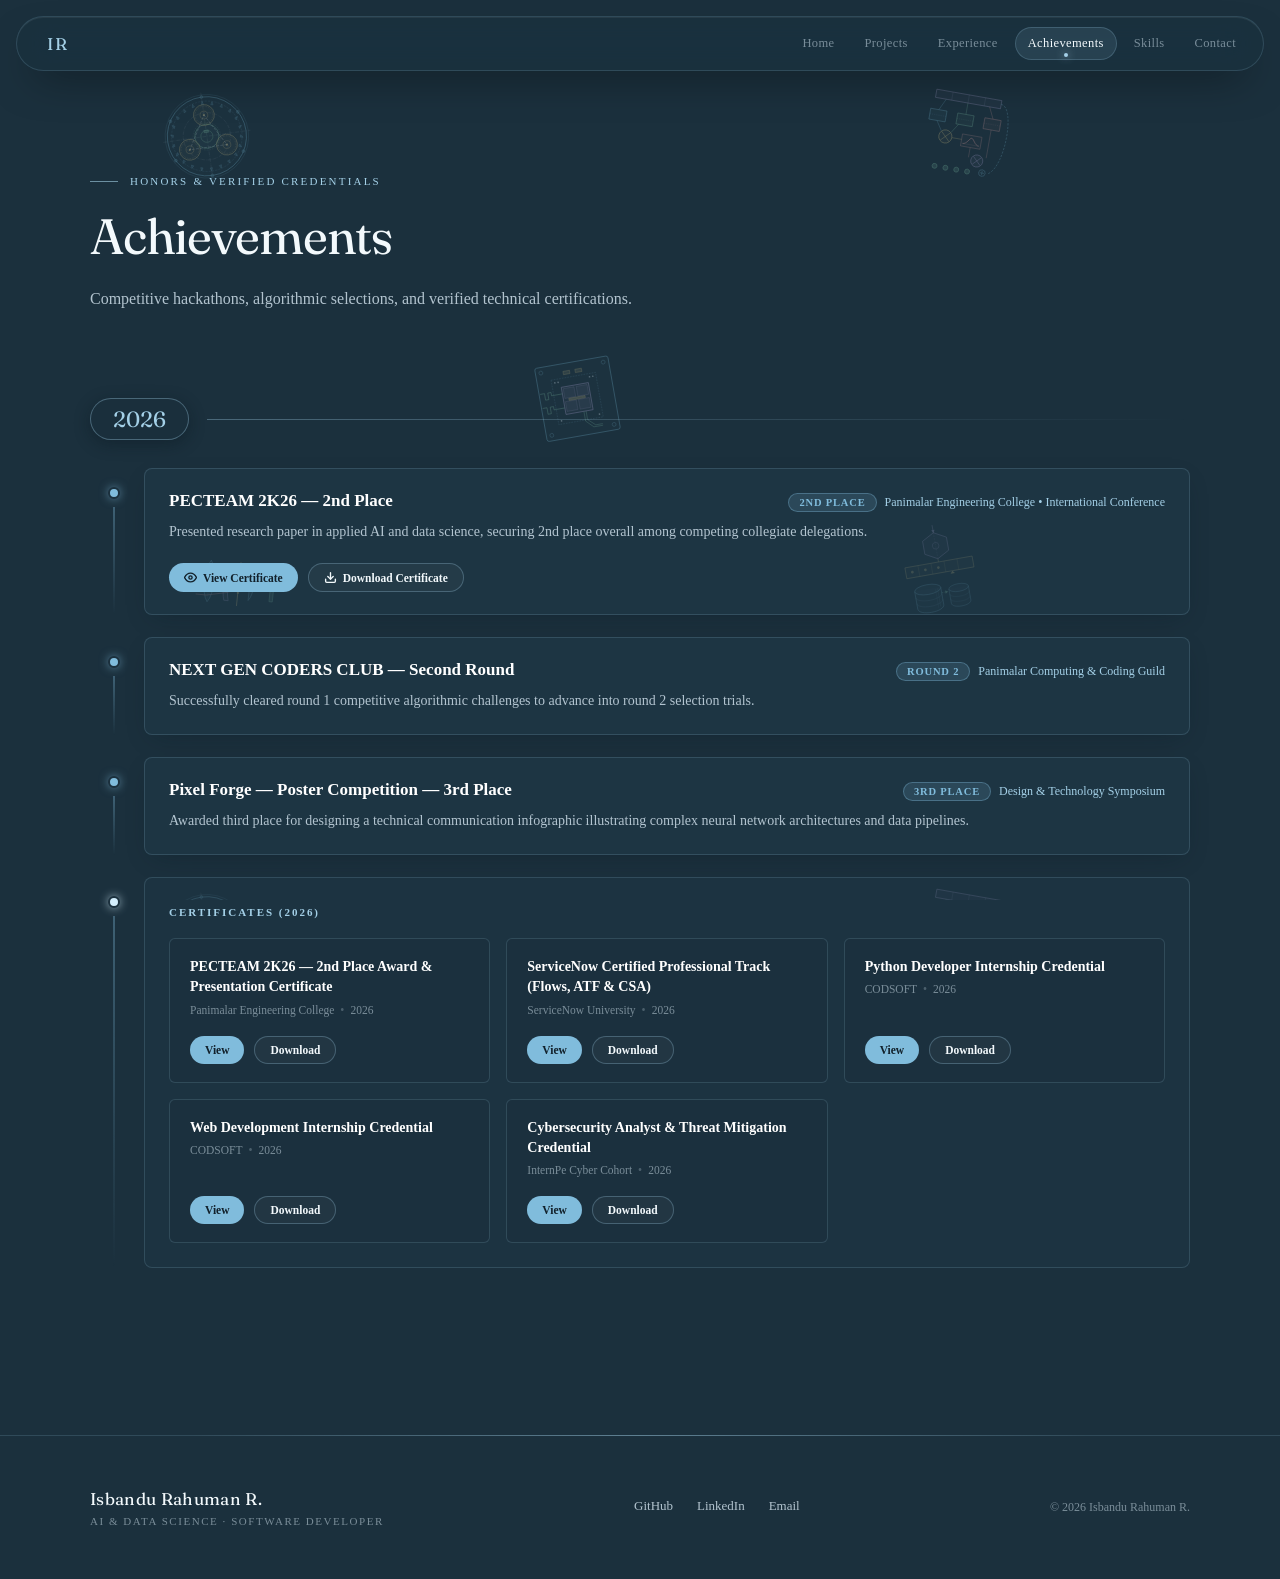
==== commit 7e9e454a: "Add files via upload" ====
--- a/achievements.html
+++ b/achievements.html
@@ -23,15 +23,6 @@
   <div id="page-transition-bar" aria-hidden="true"></div>
   <div id="page-transition-curtain" aria-hidden="true"></div>
 
-  <div id="custom-cursor" aria-hidden="true">
-    <svg viewBox="0 0 24 32">
-      <path d="M2 2L20.8 20.4L12.8 21.5L17.2 30L13.8 31.7L9.3 23L3 29Z" />
-    </svg>
-    <span id="cursor-badge"></span>
-  </div>
-  <div id="cursor-glow" aria-hidden="true"></div>
-  <div id="cursor-sparkles" aria-hidden="true"></div>
-
   <nav class="site-nav scrolled">
     <a href="index.html" class="nav-brand">IR</a>
     <div class="nav-items">
@@ -56,9 +47,9 @@
   <main>
     <section class="page-header">
       <div class="section-inner">
-        <div class="page-eyebrow reveal in">ACHIEVEMENTS</div>
-        <h1 class="page-title reveal in">ACHIEVEMENTS</h1>
-        <p class="page-sub reveal in">Competitions, awards, and verified technical credentials.</p>
+        <div class="page-eyebrow reveal in">HONORS &amp; VERIFIED CREDENTIALS</div>
+        <h1 class="page-title reveal in">Achievements</h1>
+        <p class="page-sub reveal in">Competitive hackathons, algorithmic selections, and verified technical certifications.</p>
       </div>
     </section>
 
@@ -74,14 +65,12 @@
 
       <div>
         <div class="footer-name">Isbandu Rahuman R.</div>
-        <div class="footer-role">AI &amp; Data Science · Developer · Builder</div>
+        <div class="footer-role">AI &amp; Data Science · Software Developer</div>
       </div>
       <div class="footer-links">
-        <a class="footer-link" href="https://github.com/ISBANDURAHUMAN-R" target="_blank" rel="noreferrer"
-          data-cursor="OPEN">GitHub</a>
-        <a class="footer-link" href="https://www.linkedin.com/in/isbandu-rahuman-r-4b855b396/" target="_blank"
-          rel="noreferrer" data-cursor="OPEN">LinkedIn</a>
-        <a class="footer-link" href="mailto:r1rahuman@gmail.com" data-cursor="OPEN">Email</a>
+        <a class="footer-link" href="https://github.com/ISBANDURAHUMAN-R" target="_blank" rel="noreferrer">GitHub</a>
+        <a class="footer-link" href="https://www.linkedin.com/in/isbandu-rahuman-r-4b855b396/" target="_blank" rel="noreferrer">LinkedIn</a>
+        <a class="footer-link" href="mailto:r1rahuman@gmail.com">Email</a>
       </div>
       <div class="footer-copy">© 2026 Isbandu Rahuman R.</div>
     </div>
@@ -120,6 +109,14 @@
       </svg>
       <span>Exp</span>
     </a>
+    <a href="achievements.html" class="dock-item active" data-page="achievements">
+      <svg width="18" height="18" viewBox="0 0 24 24" fill="none" stroke="currentColor" stroke-width="2"
+        stroke-linecap="round" stroke-linejoin="round">
+        <circle cx="12" cy="8" r="7" />
+        <polyline points="8.21 13.89 7 23 12 20 17 23 15.79 13.88" />
+      </svg>
+      <span>Achieve</span>
+    </a>
     <a href="skills.html" class="dock-item" data-page="skills">
       <svg width="18" height="18" viewBox="0 0 24 24" fill="none" stroke="currentColor" stroke-width="2"
         stroke-linecap="round" stroke-linejoin="round">
--- a/style.css
+++ b/style.css
@@ -17,11 +17,11 @@
   --gold: #A4D0E7;
   --gold-soft: rgba(164, 208, 231, 0.16);
   --serif: 'Fraunces', Georgia, serif;
-  --sans: 'Inter', -apple-system, BlinkMacSystemFont, "Segoe UI", Roboto, "Helvetica Neue", Arial, sans-serif;
-  --radius-lg: 20px;
-  --radius-md: 14px;
+  --radius-lg: 10px;
+  --radius-md: 8px;
+  --radius-sm: 6px;
   --ease-out: cubic-bezier(.16,1,.3,1);
-  --shadow-card: 0 24px 60px -28px rgba(10, 24, 34, 0.65), inset 0 1px 0 rgba(255,255,255,0.08);
+  --shadow-card: 0 8px 24px -8px rgba(10, 24, 34, 0.55), 0 1px 2px rgba(10, 24, 34, 0.3);
 
   /* Cross-Platform OS Safe Area Insets (iOS, Android gesture bar, Windows PWA) */
   --sat: env(safe-area-inset-top, 0px);
@@ -43,12 +43,7 @@
   margin:0;
   min-height:100vh;
   min-height:100dvh;
-  background:
-    radial-gradient(1200px 750px at 14% -8%, rgba(88, 145, 178, 0.30), transparent 64%),
-    radial-gradient(1000px 650px at 88% 8%, rgba(134, 191, 222, 0.22), transparent 60%),
-    radial-gradient(1300px 900px at 50% 115%, rgba(45, 76, 96, 0.65), transparent 70%),
-    linear-gradient(180deg, #243D4E 0%, #1D3341 45%, #182B37 100%);
-  background-attachment:fixed;
+  background-color:#1B303D;
   color:var(--text);
   font-family:var(--sans);
   overflow-x:hidden;
@@ -60,13 +55,28 @@
   -webkit-tap-highlight-color:transparent;
   touch-action:manipulation;
 }
-/* iOS Safari background-attachment fix */
-@supports (-webkit-touch-callout: none) {
-  body {
-    background-attachment: scroll;
-  }
-}
-/* fine film grain over everything (under nav/modal/cursor) */
+
+/* Software Engineering Hand-Drawn Sketches Layer (Clean, Text-Free) */
+body::before{
+  content:'';
+  position:fixed;
+  inset:0;
+  z-index:0;
+  pointer-events:none;
+  background-image:url("tech-diagrams.svg?v=spacious_clean");
+  background-repeat:repeat;
+  background-position:top center;
+  background-size:1200px 800px;
+  opacity:0.38;
+}
+
+/* Content layer sits cleanly above blueprint schematics */
+main, nav, footer, .modal-overlay, #mobile-menu{
+  position:relative;
+  z-index:1;
+}
+
+/* fine film grain over everything (under nav/modal) */
 body::after{
   content:'';
   position:fixed; inset:0; z-index:2; pointer-events:none;
@@ -99,27 +109,7 @@
   *{animation-duration:0.001ms !important; transition-duration:0.001ms !important;}
 }
 
-/* ---------- Loading screen ---------- */
-#loading-screen{
-  position:fixed; inset:0; background:var(--bg); z-index:999999;
-  display:flex; align-items:center; justify-content:center;
-  transition:opacity .6s ease;
-}
-#loading-screen.hidden{ opacity:0; pointer-events:none; }
-.loading-content{ position:relative; text-align:center; width:300px; }
-.loading-name{
-  font-family:var(--serif); font-size:14px; letter-spacing:.34em;
-  color:var(--gold); margin-bottom:26px;
-}
-.loading-bar-track{ height:1px; background:var(--line); width:100%; }
-.loading-bar-fill{
-  height:1px; width:0%;
-  background:linear-gradient(90deg, var(--green), #D4EEFC);
-  box-shadow:0 0 10px rgba(128, 188, 220, 0.6);
-}
-.loading-pct{ margin-top:16px; font-size:12px; color:var(--text-faint); font-variant-numeric:tabular-nums; letter-spacing:.12em; }
-
-/* ---------- Smooth Page Transitions ---------- */
+/* ---------- Page Transitions ---------- */
 @view-transition {
   navigation: auto;
 }
@@ -222,82 +212,9 @@
   100% { transform: scaleX(1); opacity: 0; }
 }
 
-/* ---------- Custom cursor & Subtle Cursor glow ---------- */
-#custom-cursor{
-  position:fixed; top:0; left:0; width:17px; height:23px;
-  pointer-events:none; z-index:99999; transform:translate3d(-50%, -50%, 0);
-  filter:drop-shadow(0 0 4px rgba(128, 188, 220, 0.5));
-  transition:transform .22s var(--ease-out), filter .22s ease;
-}
-#custom-cursor svg{ width:100%; height:100%; overflow:visible; }
-#custom-cursor path{
-  fill:#F3F9FC; stroke:#80BCDC; stroke-width:1.2; stroke-linejoin:round;
-  transition:fill .2s ease, stroke .2s ease;
-}
-#custom-cursor.cursor-hover{
-  transform:translate3d(-50%, -50%, 0) scale(1.2);
-  filter:drop-shadow(0 0 6px rgba(164, 208, 231, 0.7));
-}
-#custom-cursor.cursor-hover path{
-  fill:#FFFFFF; stroke:#B8E2F7;
-}
-
-/* Context-Aware Cursor Badge (Disabled per preference) */
-#cursor-badge{
-  display:none !important;
-}
-
-#cursor-glow{
-  position:fixed; width:170px; height:170px; pointer-events:none; z-index:99990;
-  border-radius:50%;
-  background:radial-gradient(circle,
-    rgba(128, 188, 220, 0.11) 0%,
-    rgba(88, 145, 178, 0.04) 42%,
-    transparent 70%
-  );
-  transform:translate(-50%, -50%);
-  mix-blend-mode:screen;
-  filter:blur(8px);
-  transition:width .3s var(--ease-out), height .3s var(--ease-out), opacity .3s ease, transform .15s ease;
-  will-change:left, top, transform;
-}
-#cursor-glow.glow-hover{
-  width:220px; height:220px;
-  background:radial-gradient(circle,
-    rgba(164, 208, 231, 0.15) 0%,
-    rgba(128, 188, 220, 0.06) 42%,
-    transparent 70%
-  );
-  filter:blur(10px);
-}
-#cursor-glow.glow-click{
-  transform:translate(-50%, -50%) scale(0.9);
-}
-
-.cursor-spark{
-  position:fixed; pointer-events:none; z-index:99995; width:2.5px; height:2.5px;
-  border-radius:50%;
-  background:radial-gradient(circle, #FFFFFF 0%, rgba(128, 188, 220, 0.85) 45%, transparent 75%);
-  box-shadow:0 0 5px rgba(128, 188, 220, 0.6);
-  animation:sparkle-fade .6s ease-out forwards;
-}
-.cursor-spark.gold-spark{
-  background:radial-gradient(circle, #F3F9FC 0%, rgba(164, 208, 231, 0.85) 45%, transparent 75%);
-  box-shadow:0 0 5px rgba(164, 208, 231, 0.6);
-}
-.cursor-spark::before, .cursor-spark::after{
-  content:""; position:absolute; left:50%; top:50%; background:rgba(215, 238, 250, 0.7);
-  transform:translate(-50%, -50%);
-}
-.cursor-spark::before{ width:1px; height:7px; }
-.cursor-spark::after{ width:7px; height:1px; }
-@keyframes sparkle-fade{
-  0%{ opacity:0; transform:translate(-50%, -50%) scale(.3) rotate(0deg); }
-  25%{ opacity:1; transform:translate(-50%, -50%) scale(1.1) rotate(45deg); }
-  100%{ opacity:0; transform:translate(calc(-50% + var(--x)), calc(-50% + var(--y))) scale(.1) rotate(90deg); }
-}
-@media (hover: none) or (pointer: coarse){
-  #custom-cursor, #cursor-glow, #cursor-sparkles, #cursor-badge{ display:none !important; }
+/* ---------- Cursor State (Native, Zero Latency) ---------- */
+#custom-cursor, #cursor-glow, #cursor-sparkles, #cursor-badge {
+  display: none !important;
 }
 
 /* ---------- Nav ---------- */
@@ -382,28 +299,29 @@
     bottom:max(12px, calc(var(--sab) + 4px));
     left:50%;
     transform:translateX(-50%);
-    width:calc(100% - 24px);
-    max-width:440px;
+    width:calc(100% - 16px);
+    max-width:460px;
     z-index:98;
-    background:rgba(20, 36, 46, 0.90);
+    background:rgba(20, 36, 46, 0.92);
     backdrop-filter:blur(22px) saturate(180%);
     -webkit-backdrop-filter:blur(22px) saturate(180%);
     border:1px solid var(--line-strong);
     border-radius:999px;
-    padding:6px 6px;
+    padding:5px 4px;
     justify-content:space-around;
     align-items:center;
     box-shadow:0 16px 44px -10px rgba(0,0,0,0.8), inset 0 1px 0 rgba(255,255,255,0.1);
   }
   .dock-item{
     display:flex; flex-direction:column; align-items:center; justify-content:center;
-    gap:2px; padding:5px 10px; border-radius:999px;
-    color:var(--text-faint); font-size:9.5px; font-weight:600; letter-spacing:0.04em;
+    gap:2px; padding:4px 6px; border-radius:999px;
+    color:var(--text-faint); font-size:9px; font-weight:600; letter-spacing:0.03em;
     text-transform:uppercase; transition:all .2s ease;
-    min-width:48px; text-decoration:none;
+    min-width:40px; text-decoration:none;
+    white-space:nowrap;
     -webkit-tap-highlight-color:transparent;
   }
-  .dock-item svg{ stroke:currentColor; transition:transform .2s ease; }
+  .dock-item svg{ stroke:currentColor; transition:transform .2s ease; flex-shrink:0; }
   .dock-item:hover, .dock-item:active{ color:var(--text); }
   .dock-item.active{
     color:#FFFFFF;
@@ -412,6 +330,11 @@
     box-shadow:0 2px 8px rgba(128, 188, 220, 0.2);
   }
   .dock-item.active svg{ stroke:var(--green-bright); transform:scale(1.1); }
+  @media (max-width:380px){
+    .mobile-bottom-dock{ padding:4px 2px; }
+    .dock-item{ padding:4px 2px; font-size:8px; min-width:32px; letter-spacing:0.01em; }
+    .dock-item svg{ width:16px; height:16px; }
+  }
 }
 
 @media (max-width:820px){
@@ -430,25 +353,30 @@
   box-shadow:0 12px 32px -12px rgba(135,185,210,0.6), inset 0 1px 0 rgba(255,255,255,0.8);
   transition:transform .25s var(--ease-out), box-shadow .25s ease, filter .25s ease;
 }
-.cta-primary::after{
-  content:''; position:absolute; top:0; bottom:0; left:-70%; width:45%;
-  background:linear-gradient(100deg, transparent, rgba(255,255,255,0.65), transparent);
-  transform:skewX(-20deg); transition:left .6s ease; pointer-events:none;
-}
-.cta-primary:hover{ filter:brightness(1.04); transform:translateY(-2px); box-shadow:0 18px 40px -12px rgba(135,185,210,0.75), inset 0 1px 0 rgba(255,255,255,0.85); }
-.cta-primary:hover::after{ left:135%; }
+.cta-primary{
+  position:relative;
+  background-image:linear-gradient(180deg, #F3F9FD 0%, #A2C8DC 100%);
+  color:#081217; padding:13px 24px; font-size:13px; font-weight:600; letter-spacing:.04em;
+  border-radius:var(--radius-sm); display:inline-flex; align-items:center; gap:8px;
+  box-shadow:0 6px 18px -4px rgba(135,185,210,0.5), inset 0 1px 0 rgba(255,255,255,0.9);
+  transition:transform .2s var(--ease-out), box-shadow .2s ease, filter .2s ease;
+}
+.cta-primary:hover{
+  filter:brightness(1.03); transform:translateY(-2px);
+  box-shadow:0 10px 24px -6px rgba(135,185,210,0.65), inset 0 1px 0 rgba(255,255,255,0.95);
+}
 .cta-primary:active{ transform:translateY(0); }
 .cta-secondary{
-  position:relative; overflow:hidden;
+  position:relative;
   background:rgba(255,255,255,0.035);
-  color:var(--text); padding:15px 26px; font-size:13px; font-weight:500; letter-spacing:.04em;
-  border-radius:999px; border:1px solid var(--line-strong);
+  color:var(--text); padding:13px 22px; font-size:13px; font-weight:500; letter-spacing:.03em;
+  border-radius:var(--radius-sm); border:1px solid var(--line-strong);
   display:inline-flex; align-items:center; gap:8px;
-  transition:border-color .25s ease, background .25s ease, transform .25s var(--ease-out), box-shadow .25s ease;
+  transition:border-color .2s ease, background .2s ease, transform .2s var(--ease-out), box-shadow .2s ease;
 }
 .cta-secondary:hover{
-  border-color:rgba(141,184,208,0.55); background:var(--green-soft);
-  transform:translateY(-2px); box-shadow:0 14px 34px -14px rgba(141,184,208,0.45);
+  border-color:rgba(164,210,235,0.5); background:rgba(128,188,220,0.12);
+  transform:translateY(-2px); box-shadow:0 8px 22px -8px rgba(10,24,34,0.5);
 }
 
 /* ---------- Layout helpers ---------- */
@@ -521,27 +449,49 @@
   padding:130px 40px 80px; overflow:hidden;
 }
 .hero-glow{
-  position:absolute; top:-22%; right:-8%; width:720px; height:720px; border-radius:50%;
-  background:radial-gradient(circle, rgba(58, 110, 140, 0.32) 0%, rgba(141, 184, 208, 0.08) 45%, transparent 70%);
-  animation:pulseGlow 9s ease-in-out infinite;
+  position:absolute; top:-15%; right:-5%; width:640px; height:640px; border-radius:50%;
+  background:radial-gradient(circle, rgba(58, 110, 140, 0.16) 0%, rgba(141, 184, 208, 0.04) 45%, transparent 70%);
   pointer-events:none;
 }
-@keyframes pulseGlow{ 0%,100%{opacity:.5;} 50%{opacity:.95;} }
 .hero-inner{
   position:relative; max-width:1200px; margin:0 auto; width:100%;
   display:grid; grid-template-columns:1.1fr .9fr; gap:72px; align-items:center;
 }
 .hero-left{ max-width:580px; }
-.hero-identity{ margin-bottom:30px; }
+.hero-identity{
+  margin-bottom:22px;
+}
 .hero-identity-name{
-  font-family:var(--sans); font-size:12px; font-weight:600; letter-spacing:.34em;
-  color:var(--gold); margin-bottom:10px;
-}
-.hero-identity-role{ color:var(--text-faint); font-size:10px; letter-spacing:.3em; font-weight:500; }
-.hero-labels{ display:flex; gap:10px; margin-bottom:30px; flex-wrap:wrap; }
+  font-family:var(--serif);
+  font-size:clamp(2.3rem, 4.4vw, 3.6rem);
+  font-weight:400;
+  letter-spacing:-0.02em;
+  color:#FFFFFF;
+  margin:0 0 10px;
+  line-height:1.1;
+  text-shadow:0 4px 24px rgba(0,0,0,0.5);
+}
+.hero-identity-role{
+  display:inline-flex;
+  align-items:center;
+  gap:10px;
+  color:var(--gold);
+  font-size:12px;
+  letter-spacing:.22em;
+  font-weight:600;
+  text-transform:uppercase;
+}
+.hero-identity-role::before{
+  content:'';
+  width:24px;
+  height:1.5px;
+  background:var(--gold);
+  opacity:0.8;
+}
+.hero-labels{ display:flex; gap:10px; margin-bottom:22px; flex-wrap:wrap; }
 .hero-label-pill{
-  font-size:10px; letter-spacing:.16em; padding:7px 14px;
-  border:1px solid var(--line); border-radius:999px;
+  font-size:10px; letter-spacing:.16em; padding:6px 12px;
+  border:1px solid var(--line); border-radius:var(--radius-sm);
   color:var(--text-faint); background:rgba(255,255,255,0.02);
   transition:border-color .25s ease, color .25s ease, background .25s ease;
 }
@@ -549,11 +499,16 @@
   border-color:rgba(141,184,208,0.45); color:var(--text); background:rgba(141,184,208,0.1);
 }
 .hero-headline{
-  font-family:var(--serif); font-size:clamp(2.5rem,4.8vw,4rem); line-height:1.06;
-  font-weight:400; margin:0 0 24px; letter-spacing:-0.02em;
+  font-family:var(--serif);
+  font-size:clamp(1.7rem, 3vw, 2.4rem);
+  line-height:1.24;
+  font-weight:400;
+  margin:0 0 20px;
+  letter-spacing:-0.015em;
+  color:rgba(232, 244, 252, 0.95);
 }
 .hero-headline em{ font-style:italic; color:var(--gold); }
-.hero-sub{ font-size:16px; line-height:1.7; color:var(--text-dim); max-width:470px; margin-bottom:40px; }
+.hero-sub{ font-size:15.5px; line-height:1.7; color:var(--text-dim); max-width:480px; margin-bottom:38px; }
 .hero-ctas{ display:flex; gap:14px; align-items:center; flex-wrap:wrap; }
 .hero-scroll{
   position:absolute; bottom:34px; left:50%; transform:translateX(-50%);
@@ -585,28 +540,24 @@
   transition:transform .12s cubic-bezier(.16,1,.3,1), box-shadow .3s ease, border-color .3s ease;
   will-change:transform;
 }
-.tilt-glare{
-  position:absolute; inset:0; pointer-events:none; border-radius:inherit;
-  opacity:0; mix-blend-mode:overlay;
-  transition:opacity .35s ease; z-index:20;
-}
-
 .hero-portrait-card{
   position:relative; width:100%;
   border-radius:var(--radius-lg);
   border:1px solid var(--line-strong);
-  background:linear-gradient(165deg, rgba(255,255,255,0.08) 0%, rgba(94,148,178,0.15) 30%, rgba(29,50,65,0.92) 100%), rgba(26,45,59,0.88);
-  backdrop-filter:blur(18px); -webkit-backdrop-filter:blur(18px);
+  background:rgba(30, 52, 66, 0.7);
   display:flex; flex-direction:column; gap:16px; padding:22px;
   overflow:hidden;
-  box-shadow:0 30px 70px -25px rgba(10,25,35,0.7), 0 0 30px -15px rgba(128,188,220,0.18);
-  transform-style:preserve-3d;
-  transition:transform .12s cubic-bezier(.16,1,.3,1), box-shadow .3s ease, border-color .3s ease;
-  will-change:transform;
+  box-shadow:var(--shadow-card);
+  transition:transform .2s var(--ease-out), box-shadow .2s ease, border-color .2s ease;
+}
+.hero-portrait-card:hover{
+  transform:translateY(-3px);
+  border-color:rgba(164, 210, 235, 0.45);
+  box-shadow:0 14px 34px -10px rgba(10, 24, 34, 0.65);
 }
 .hero-portrait-card::before{
   content:''; position:absolute; top:0; left:12%; right:12%; height:1px;
-  background:linear-gradient(90deg, transparent, rgba(164,208,231,0.7), transparent);
+  background:linear-gradient(90deg, transparent, rgba(164,208,231,0.5), transparent);
 }
 .hero-portrait-top{
   display:flex; justify-content:space-between; align-items:center;
@@ -1384,73 +1335,253 @@
   text-shadow:0 0 12px rgba(200, 245, 255, 1);
 }
 
+/* ---------- Project Toolbar (Filters & Search) ---------- */
+.project-toolbar{
+  display:flex;
+  justify-content:space-between;
+  align-items:center;
+  gap:16px;
+  margin:28px 0 24px;
+  flex-wrap:wrap;
+}
+.project-filter-pills{
+  display:flex;
+  gap:8px;
+  flex-wrap:wrap;
+}
+.filter-pill{
+  display:inline-flex;
+  align-items:center;
+  gap:7px;
+  padding:7px 14px;
+  font-size:12px;
+  font-weight:500;
+  color:var(--text-dim);
+  background:rgba(30, 52, 66, 0.6);
+  border:1px solid var(--line);
+  border-radius:var(--radius-sm);
+  cursor:pointer;
+  transition:all .18s ease;
+  font-family:inherit;
+}
+.filter-pill:hover{
+  color:var(--text);
+  border-color:rgba(164, 210, 235, 0.4);
+  background:rgba(34, 58, 74, 0.85);
+}
+.filter-pill.active{
+  color:#FFFFFF;
+  background:rgba(128, 188, 220, 0.18);
+  border-color:var(--green);
+  box-shadow:0 2px 10px rgba(128, 188, 220, 0.2);
+}
+.filter-count{
+  display:inline-flex;
+  align-items:center;
+  justify-content:center;
+  font-size:10px;
+  font-weight:600;
+  padding:1px 6px;
+  border-radius:999px;
+  background:rgba(255, 255, 255, 0.1);
+  color:var(--text-faint);
+}
+.filter-pill.active .filter-count{
+  background:rgba(128, 188, 220, 0.35);
+  color:#FFFFFF;
+}
+
+.project-search-box{
+  position:relative;
+  display:flex;
+  align-items:center;
+  flex:1;
+  max-width:380px;
+  min-width:240px;
+}
+.project-search-box .search-icon{
+  position:absolute;
+  left:12px;
+  color:var(--text-faint);
+  pointer-events:none;
+}
+.project-search-box input{
+  width:100%;
+  padding:8.5px 14px 8.5px 34px;
+  font-size:12px;
+  font-family:inherit;
+  color:var(--text);
+  background:rgba(24, 42, 54, 0.7);
+  border:1px solid var(--line);
+  border-radius:var(--radius-sm);
+  outline:none;
+  transition:all .18s ease;
+}
+.project-search-box input:focus{
+  border-color:var(--green);
+  background:rgba(28, 48, 62, 0.95);
+  box-shadow:0 0 0 2px rgba(128, 188, 220, 0.2);
+}
+.project-search-box input::placeholder{
+  color:var(--text-faint);
+  font-size:11.5px;
+}
+
+/* Empty State Message */
+.project-empty-state{
+  grid-column:1 / -1;
+  text-align:center;
+  padding:44px 24px;
+  color:var(--text-dim);
+  border:1px dashed var(--line);
+  border-radius:var(--radius-lg);
+  background:rgba(24, 42, 54, 0.4);
+}
+.project-empty-state h4{
+  font-family:var(--serif);
+  font-size:18px;
+  color:var(--text);
+  margin:0 0 8px;
+}
+
+/* Toast Feedback Notification */
+#toast-notification{
+  position:fixed;
+  bottom:max(24px, calc(var(--sab) + 16px));
+  right:24px;
+  z-index:99999;
+  background:rgba(18, 33, 43, 0.96);
+  border:1px solid var(--green);
+  border-radius:var(--radius-sm);
+  padding:12px 18px;
+  color:#FFFFFF;
+  font-size:13px;
+  font-weight:500;
+  box-shadow:0 12px 36px rgba(0,0,0,0.65), 0 0 12px rgba(128,188,220,0.25);
+  display:flex;
+  align-items:center;
+  gap:10px;
+  opacity:0;
+  transform:translateY(12px);
+  pointer-events:none;
+  transition:all .22s cubic-bezier(.16,1,.3,1);
+}
+#toast-notification.show{
+  opacity:1;
+  transform:translateY(0);
+  pointer-events:auto;
+}
+
 /* ---------- Project grid + modal ---------- */
-.project-grid{ display:grid; grid-template-columns:repeat(auto-fill, minmax(270px,1fr)); gap:20px; perspective:1000px; }
+.project-grid{ display:grid; grid-template-columns:repeat(auto-fill, minmax(270px,1fr)); gap:20px; }
 .project-card{
   position:relative; overflow:hidden;
-  border:1px solid var(--line); border-radius:var(--radius-lg); padding:28px 26px; cursor:pointer;
-  transform-style:preserve-3d;
-  transition:transform .12s cubic-bezier(.16,1,.3,1), border-color .3s ease, box-shadow .3s ease, background .3s ease;
+  border:1px solid var(--line); border-radius:var(--radius-lg); padding:26px 24px; cursor:pointer;
+  transition:transform .2s var(--ease-out), border-color .2s ease, box-shadow .2s ease, background .2s ease;
   display:flex; flex-direction:column; gap:14px; min-height:190px;
-  background:linear-gradient(180deg, rgba(255,255,255,0.045), rgba(255,255,255,0.012));
+  background:rgba(30, 52, 66, 0.65);
   box-shadow:var(--shadow-card);
-  will-change:transform;
-}
-.project-card::before{
-  content:''; position:absolute; top:0; left:18%; right:18%; height:1px;
-  background:linear-gradient(90deg, transparent, rgba(255,255,255,0.16), transparent);
-  opacity:0; transition:opacity .3s ease;
 }
 .project-card:hover{
-  border-color:rgba(167,212,236,0.42);
-  background:linear-gradient(180deg, rgba(141,184,208,0.08), rgba(255,255,255,0.015));
-  box-shadow:0 30px 70px -26px rgba(0,0,0,0.7), 0 0 40px -18px rgba(141,184,208,0.35);
-}
-.project-card:hover::before{ opacity:1; }
-.project-card > *{ transform:translateZ(18px); }
+  transform:translateY(-4px);
+  border-color:rgba(164, 210, 235, 0.45);
+  background:rgba(34, 58, 74, 0.9);
+  box-shadow:0 14px 32px -10px rgba(10, 24, 34, 0.65);
+}
 .mini-projects-section{ padding-top:0; }
 .mini-projects-heading{ margin-bottom:28px; }
-.mini-project-grid{ display:grid; grid-template-columns:repeat(auto-fit, minmax(240px, 1fr)); gap:20px; perspective:1000px; }
+.mini-project-grid{
+  display:grid;
+  grid-template-columns:repeat(auto-fit, minmax(250px, 1fr));
+  gap:22px;
+}
 .mini-project-card{
-  position:relative; overflow:hidden;
-  border:1px solid var(--line); border-radius:var(--radius-lg); padding:26px; max-width:none;
-  background:linear-gradient(180deg, rgba(255,255,255,0.04), rgba(255,255,255,0.012));
-  box-shadow:var(--shadow-card);
-  transform-style:preserve-3d;
-  display:flex; flex-direction:column; gap:16px;
-  transition:transform .12s cubic-bezier(.16,1,.3,1), border-color .3s ease, box-shadow .3s ease;
-  will-change:transform;
-}
-.mini-project-card:hover{ border-color:rgba(167,212,236,0.42); }
-.mini-project-card > *{ transform:translateZ(16px); }
+  position:relative;
+  overflow:hidden;
+  border:1px solid rgba(138, 208, 245, 0.22);
+  border-radius:var(--radius-lg);
+  padding:26px 22px;
+  max-width:none;
+  background:rgba(20, 36, 46, 0.90);
+  backdrop-filter:blur(22px) saturate(180%);
+  -webkit-backdrop-filter:blur(22px) saturate(180%);
+  box-shadow:0 12px 32px -8px rgba(0,0,0,0.55), inset 0 1px 0 rgba(255,255,255,0.06);
+  display:flex;
+  flex-direction:column;
+  justify-content:space-between;
+  gap:16px;
+  min-height:270px;
+  transition:transform .25s var(--ease-out), border-color .25s ease, box-shadow .25s ease;
+}
+.mini-project-card:hover{
+  transform:translateY(-4px);
+  border-color:rgba(164, 215, 245, 0.45);
+  box-shadow:0 18px 40px -10px rgba(0,0,0,0.65), 0 0 20px rgba(128, 208, 248, 0.15);
+}
+.mini-card-header{
+  display:flex;
+  flex-direction:column;
+  gap:10px;
+}
+.mini-project-desc{
+  font-size:13px;
+  color:var(--text-dim);
+  line-height:1.62;
+  margin:0;
+  flex-grow:1;
+}
+.mini-project-tech-row{
+  display:flex;
+  flex-wrap:nowrap;
+  gap:6px;
+  margin-top:2px;
+  overflow:hidden;
+}
+.mini-tech-tag{
+  font-size:10px;
+  letter-spacing:.03em;
+  padding:3px 8px;
+  white-space:nowrap;
+  background:rgba(255,255,255,0.04);
+  border:1px solid rgba(138, 208, 245, 0.16);
+  border-radius:var(--radius-sm);
+  color:var(--text-faint);
+  font-weight:500;
+}
 .project-card-top{ display:flex; justify-content:space-between; font-size:10.5px; color:var(--text-faint); letter-spacing:.14em; text-transform:uppercase; }
 .project-tag{ color:var(--gold); font-weight:500; }
+.project-year{ color:var(--text-faint); font-family:var(--mono, monospace); font-size:11px; }
 .project-name{ font-family:var(--serif); font-size:20px; font-weight:400; letter-spacing:.01em; margin:0; }
-.project-desc{ font-size:13.5px; color:var(--text-dim); line-height:1.6; flex-grow:1; }
-.project-tech-row{ display:flex; flex-wrap:wrap; gap:6px; }
-.project-tech-tag{
-  font-size:10.5px; letter-spacing:.04em; padding:5px 11px;
-  background:var(--tag-bg); border:1px solid var(--line);
-  border-radius:999px; color:var(--text-dim);
-}
-.project-links{ display:flex; flex-wrap:nowrap; gap:8px; width:100%; }
+.project-links{
+  display:flex;
+  flex-wrap:nowrap;
+  gap:8px;
+  width:100%;
+  margin-top:auto;
+  align-items:stretch;
+}
 .project-github-link{
   position:relative;
   display:inline-flex;
   align-items:center;
   justify-content:center;
+  gap:6px;
   color:#E3F4FC;
-  font-size:11px;
+  font-size:10.5px;
   font-weight:600;
-  letter-spacing:.07em;
+  letter-spacing:.04em;
   text-transform:uppercase;
-  border:1px solid rgba(138, 208, 245, 0.45);
-  border-radius:999px;
-  padding:8.5px 12px;
-  align-self:flex-start;
-  flex:1 1 auto;
+  white-space:nowrap;
+  border:1px solid rgba(138, 208, 245, 0.35);
+  border-radius:var(--radius-sm);
+  padding:0 8px;
+  height:38px;
+  min-height:38px;
+  box-sizing:border-box;
+  flex:1 1 0;
   min-width:0;
   text-align:center;
+  text-decoration:none;
   background:linear-gradient(135deg, rgba(128, 208, 248, 0.16) 0%, rgba(56, 160, 218, 0.08) 100%);
   box-shadow:
     0 0 16px rgba(110, 200, 245, 0.28),
@@ -1459,6 +1590,7 @@
   transition:all .25s cubic-bezier(.16, 1, .3, 1);
   overflow:hidden;
 }
+.project-github-link svg{ flex-shrink:0; stroke:currentColor; }
 .project-github-link::before{
   content:''; position:absolute; inset:0; border-radius:999px;
   background:radial-gradient(circle at 50% 0%, rgba(180, 235, 255, 0.35), transparent 70%);
@@ -2413,3 +2545,147 @@
     border-width:2px !important;
   }
 }
+
+/* ================= HIGH-TECH LOADING SCREEN (HOME & SYSTEM INIT) ================= */
+.loading-screen{
+  position:fixed;
+  inset:0;
+  z-index:99999;
+  display:flex;
+  align-items:center;
+  justify-content:center;
+  background:#101B22;
+  opacity:1;
+  visibility:visible;
+  transition:opacity .45s cubic-bezier(.16, 1, .3, 1), visibility .45s ease, transform .45s cubic-bezier(.16, 1, .3, 1);
+  pointer-events:all;
+  user-select:none;
+}
+.loading-screen.fade-out{
+  opacity:0;
+  visibility:hidden;
+  transform:scale(1.03);
+  pointer-events:none;
+}
+.loader-backdrop{
+  position:absolute;
+  inset:0;
+  background:
+    radial-gradient(circle at 50% 45%, rgba(128, 208, 248, 0.12) 0%, transparent 65%),
+    radial-gradient(circle at 50% 100%, rgba(20, 36, 46, 0.8) 0%, transparent 70%);
+  pointer-events:none;
+}
+.loader-content{
+  position:relative;
+  z-index:2;
+  display:flex;
+  flex-direction:column;
+  align-items:center;
+  text-align:center;
+  max-width:380px;
+  width:calc(100% - 40px);
+  padding:32px 20px;
+}
+.loader-badge{
+  position:relative;
+  width:88px;
+  height:88px;
+  display:flex;
+  align-items:center;
+  justify-content:center;
+  margin-bottom:28px;
+}
+.loader-ring{
+  position:absolute;
+  inset:0;
+  border-radius:50%;
+  border:2px solid rgba(138, 208, 245, 0.2);
+  border-top-color:var(--green-bright);
+  animation:loaderSpin 1.1s linear infinite;
+  box-shadow:0 0 16px rgba(128, 208, 248, 0.25);
+}
+.loader-ring-outer{
+  position:absolute;
+  inset:-8px;
+  border-radius:50%;
+  border:1px dashed rgba(195, 180, 235, 0.35);
+  animation:loaderSpinReverse 3.5s linear infinite;
+}
+@keyframes loaderSpin{
+  0%{ transform:rotate(0deg); }
+  100%{ transform:rotate(360deg); }
+}
+@keyframes loaderSpinReverse{
+  0%{ transform:rotate(360deg); }
+  100%{ transform:rotate(0deg); }
+}
+.loader-monogram{
+  font-family:var(--serif);
+  font-size:28px;
+  font-weight:700;
+  color:#FFFFFF;
+  letter-spacing:0.04em;
+  text-shadow:0 0 12px rgba(145, 220, 185, 0.6);
+  z-index:2;
+}
+.loader-meta{
+  margin-bottom:24px;
+}
+.loader-title{
+  font-family:var(--sans);
+  font-size:13px;
+  font-weight:700;
+  letter-spacing:0.24em;
+  color:#FFFFFF;
+  text-transform:uppercase;
+  margin-bottom:8px;
+}
+.loader-role{
+  font-size:10.5px;
+  letter-spacing:0.16em;
+  color:var(--gold);
+  text-transform:uppercase;
+  font-weight:500;
+}
+.loader-progress-container{
+  width:100%;
+  max-width:280px;
+  display:flex;
+  flex-direction:column;
+  gap:10px;
+}
+.loader-progress-bar{
+  width:100%;
+  height:4px;
+  background:rgba(255,255,255,0.08);
+  border-radius:999px;
+  overflow:hidden;
+  border:1px solid rgba(138, 208, 245, 0.2);
+  box-shadow:inset 0 1px 3px rgba(0,0,0,0.5);
+}
+.loader-progress-fill{
+  width:0%;
+  height:100%;
+  background:linear-gradient(90deg, #80BCDC, #91DCB9);
+  border-radius:999px;
+  box-shadow:0 0 10px rgba(145, 220, 185, 0.8);
+  transition:width .15s ease-out;
+}
+.loader-status-row{
+  display:flex;
+  justify-content:space-between;
+  align-items:center;
+  font-size:10px;
+  letter-spacing:0.12em;
+  color:var(--text-faint);
+  font-weight:600;
+  text-transform:uppercase;
+}
+.loader-status-text{
+  color:var(--text-dim);
+}
+.loader-percent{
+  color:var(--green-bright);
+  font-family:var(--mono, monospace);
+  font-size:11px;
+}
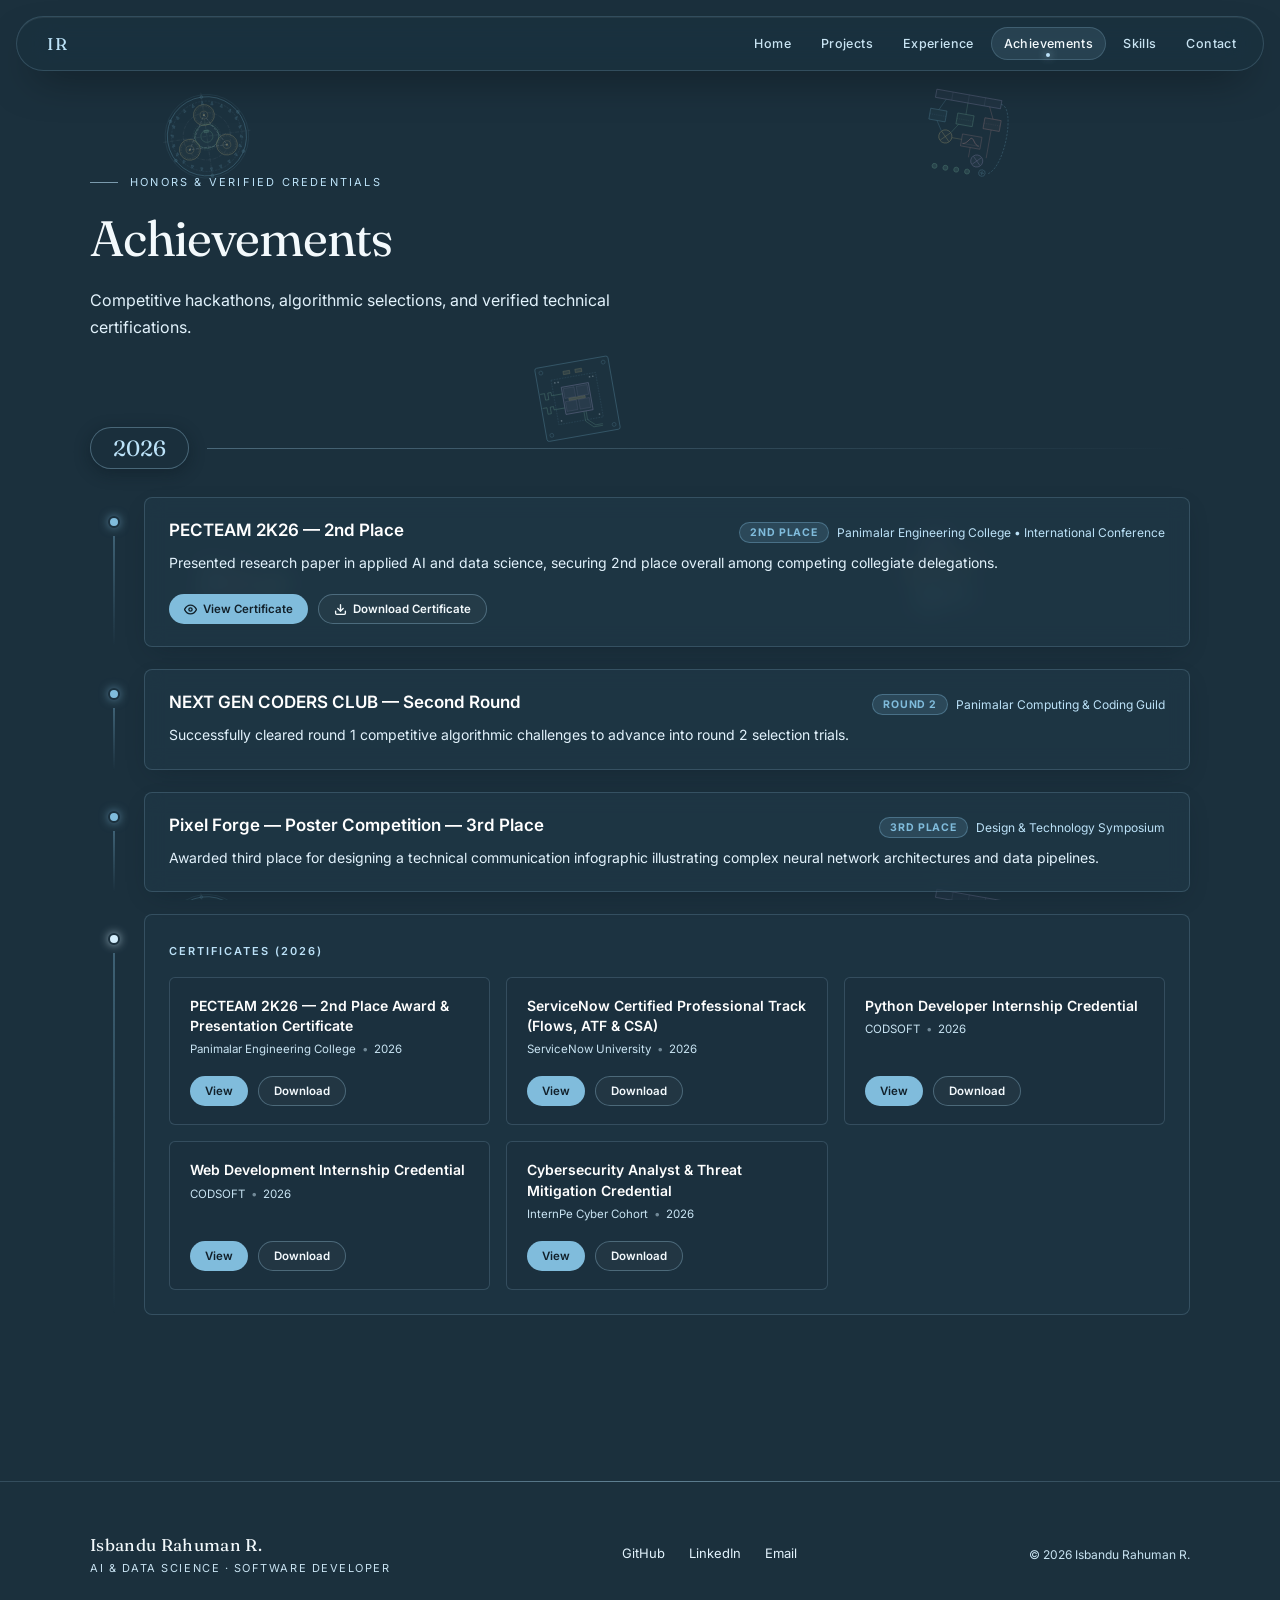
==== commit 29f0bd04: "perf: optimize web performance, accessibility contrast, and asset delivery for Google Lighthouse 100" ====
--- a/achievements.html
+++ b/achievements.html
@@ -5,7 +5,8 @@
   <meta charset="UTF-8">
   <meta name="viewport" content="width=device-width, initial-scale=1.0, viewport-fit=cover">
   <title>Achievements | Isbandu Rahuman R.</title>
-  <link rel="icon" href="icon.svg" type="image/svg+xml">
+  <meta name="description" content="Certificates, competitions, milestones and technical achievements of Isbandu Rahuman R., an AI and Data Science developer.">
+<link rel="icon" href="icon.svg" type="image/svg+xml">
   <link rel="apple-touch-icon" href="icon-192.png">
   <meta name="theme-color" content="#1B303D" media="(prefers-color-scheme: dark)">
   <meta name="theme-color" content="#1B303D">
@@ -15,7 +16,15 @@
   <meta name="apple-mobile-web-app-title" content="Isbandu Portfolio">
   <meta name="application-name" content="Isbandu Portfolio">
   <meta name="msapplication-TileColor" content="#1B303D">
-  <link rel="stylesheet" href="style.css">
+  <link rel="preconnect" href="https://fonts.googleapis.com">
+<link rel="preconnect" href="https://fonts.gstatic.com" crossorigin>
+<link rel="preload" as="style" href="https://fonts.googleapis.com/css2?family=Fraunces:ital,opsz,wght@0,9..144,300;0,9..144,400;0,9..144,500;0,9..144,600;1,9..144,400&family=Inter:wght@400;500;600&display=swap">
+<link rel="stylesheet" href="https://fonts.googleapis.com/css2?family=Fraunces:ital,opsz,wght@0,9..144,300;0,9..144,400;0,9..144,500;0,9..144,600;1,9..144,400&family=Inter:wght@400;500;600&display=swap" media="print" onload="this.media='all'">
+<noscript>
+  <link rel="stylesheet" href="https://fonts.googleapis.com/css2?family=Fraunces:ital,opsz,wght@0,9..144,300;0,9..144,400;0,9..144,500;0,9..144,600;1,9..144,400&family=Inter:wght@400;500;600&display=swap">
+</noscript>
+<link rel="stylesheet" href="style.css">
+<script src="script.js" defer></script>
 </head>
 
 <body>
@@ -23,7 +32,7 @@
   <div id="page-transition-bar" aria-hidden="true"></div>
   <div id="page-transition-curtain" aria-hidden="true"></div>
 
-  <nav class="site-nav scrolled">
+  <nav class="site-nav scrolled" aria-label="Primary navigation">
     <a href="index.html" class="nav-brand">IR</a>
     <div class="nav-items">
       <a href="index.html">Home</a>
@@ -33,7 +42,7 @@
       <a href="skills.html">Skills</a>
       <a href="contact.html">Contact</a>
     </div>
-    <button class="nav-menu-btn" id="nav-menu-btn" aria-label="Toggle menu">☰</button>
+    <button class="nav-menu-btn" id="nav-menu-btn" aria-label="Toggle menu" aria-controls="mobile-menu" aria-expanded="false">☰</button>
   </nav>
   <div id="mobile-menu">
     <a href="index.html">Home</a>
@@ -55,7 +64,167 @@
 
     <section class="section" style="border-top:none; padding-top:0;">
       <div class="section-inner">
-        <div id="achievements-list"></div>
+        <div id="achievements-list">
+          <div class="ach-year-section reveal in">
+            <div class="ach-year-title-row">
+              <span class="ach-year-badge">2026</span>
+              <div class="ach-year-divider"></div>
+            </div>
+
+            <div class="ach-tree-container">
+              <!-- Competitions / Milestones -->
+              <div class="ach-tree-row reveal in">
+                <div class="ach-tree-branch">
+                  <span class="ach-tree-node"></span>
+                  <span class="ach-tree-connector-line"></span>
+                </div>
+                <div class="ach-simple-card">
+                  <div class="ach-simple-card-top">
+                    <h3 class="ach-simple-title">PECTEAM 2K26 — 2nd Place</h3>
+                    <div style="display:flex; align-items:center; flex-wrap:wrap; gap:8px;">
+                      <span class="ach-award-pill">2nd Place</span>
+                      <span class="ach-simple-venue">Panimalar Engineering College • International Conference</span>
+                    </div>
+                  </div>
+                  <p class="ach-simple-desc">Presented research paper in applied AI and data science, securing 2nd place overall among competing collegiate delegations.</p>
+                  <div class="ach-cert-actions" style="margin-top:14px;">
+                    <button class="ach-cert-btn preview" data-cert-view="true" data-cert-title="PECTEAM 2K26 — 2nd Place" data-cert-url="pecteam-2k26-certificate.pdf">
+                      <svg width="13" height="13" viewBox="0 0 24 24" fill="none" stroke="currentColor" stroke-width="2.5" stroke-linecap="round" stroke-linejoin="round"><path d="M1 12s4-8 11-8 11 8 11 8-4 8-11 8-11-8-11-8z"/><circle cx="12" cy="12" r="3"/></svg>
+                      <span>View Certificate</span>
+                    </button>
+                    <a class="ach-cert-btn download" href="pecteam-2k26-certificate.pdf" download="pecteam-2k26-certificate.pdf">
+                      <svg width="13" height="13" viewBox="0 0 24 24" fill="none" stroke="currentColor" stroke-width="2.5" stroke-linecap="round" stroke-linejoin="round"><path d="M21 15v4a2 2 0 0 1-2 2H5a2 2 0 0 1-2-2v-4"/><polyline points="7 10 12 15 17 10"/><line x1="12" y1="15" x2="12" y2="3"/></svg>
+                      <span>Download Certificate</span>
+                    </a>
+                  </div>
+                </div>
+              </div>
+
+              <div class="ach-tree-row reveal in">
+                <div class="ach-tree-branch">
+                  <span class="ach-tree-node"></span>
+                  <span class="ach-tree-connector-line"></span>
+                </div>
+                <div class="ach-simple-card">
+                  <div class="ach-simple-card-top">
+                    <h3 class="ach-simple-title">NEXT GEN CODERS CLUB — Second Round</h3>
+                    <div style="display:flex; align-items:center; flex-wrap:wrap; gap:8px;">
+                      <span class="ach-award-pill">Round 2</span>
+                      <span class="ach-simple-venue">Panimalar Computing &amp; Coding Guild</span>
+                    </div>
+                  </div>
+                  <p class="ach-simple-desc">Successfully cleared round 1 competitive algorithmic challenges to advance into round 2 selection trials.</p>
+                </div>
+              </div>
+
+              <div class="ach-tree-row reveal in">
+                <div class="ach-tree-branch">
+                  <span class="ach-tree-node"></span>
+                  <span class="ach-tree-connector-line"></span>
+                </div>
+                <div class="ach-simple-card">
+                  <div class="ach-simple-card-top">
+                    <h3 class="ach-simple-title">Pixel Forge — Poster Competition — 3rd Place</h3>
+                    <div style="display:flex; align-items:center; flex-wrap:wrap; gap:8px;">
+                      <span class="ach-award-pill">3rd Place</span>
+                      <span class="ach-simple-venue">Design &amp; Technology Symposium</span>
+                    </div>
+                  </div>
+                  <p class="ach-simple-desc">Awarded third place for designing a technical communication infographic illustrating complex neural network architectures and data pipelines.</p>
+                </div>
+              </div>
+
+              <!-- Certificates -->
+              <div class="ach-tree-row reveal in">
+                <div class="ach-tree-branch">
+                  <span class="ach-tree-node cert-node"></span>
+                  <span class="ach-tree-connector-line"></span>
+                </div>
+                <div class="ach-cert-block">
+                  <div class="ach-cert-header">
+                    <span class="ach-cert-header-title">Certificates (2026)</span>
+                  </div>
+                  <div class="ach-cert-grid">
+                    <div class="ach-cert-card">
+                      <div class="ach-cert-info">
+                        <h4 class="ach-cert-title">PECTEAM 2K26 — 2nd Place Award &amp; Presentation Certificate</h4>
+                        <div class="ach-cert-meta">
+                          <span>Panimalar Engineering College</span>
+                          <span class="ach-dot">•</span>
+                          <span>2026</span>
+                        </div>
+                      </div>
+                      <div class="ach-cert-actions">
+                        <button class="ach-cert-btn preview" data-cert-view="true" data-cert-title="PECTEAM 2K26 — 2nd Place Award &amp; Presentation Certificate" data-cert-url="pecteam-2k26-certificate.pdf">View</button>
+                        <a class="ach-cert-btn download" href="pecteam-2k26-certificate.pdf" download>Download</a>
+                      </div>
+                    </div>
+
+                    <div class="ach-cert-card">
+                      <div class="ach-cert-info">
+                        <h4 class="ach-cert-title">ServiceNow Certified Professional Track (Flows, ATF &amp; CSA)</h4>
+                        <div class="ach-cert-meta">
+                          <span>ServiceNow University</span>
+                          <span class="ach-dot">•</span>
+                          <span>2026</span>
+                        </div>
+                      </div>
+                      <div class="ach-cert-actions">
+                        <button class="ach-cert-btn preview" data-cert-view="true" data-cert-title="ServiceNow Certified Professional Track (Flows, ATF &amp; CSA)" data-cert-url="servicenow-certificate.pdf">View</button>
+                        <a class="ach-cert-btn download" href="servicenow-certificate.pdf" download>Download</a>
+                      </div>
+                    </div>
+
+                    <div class="ach-cert-card">
+                      <div class="ach-cert-info">
+                        <h4 class="ach-cert-title">Python Developer Internship Credential</h4>
+                        <div class="ach-cert-meta">
+                          <span>CODSOFT</span>
+                          <span class="ach-dot">•</span>
+                          <span>2026</span>
+                        </div>
+                      </div>
+                      <div class="ach-cert-actions">
+                        <button class="ach-cert-btn preview" data-cert-view="true" data-cert-title="Python Developer Internship Credential" data-cert-url="codsoft-python-certificate.pdf">View</button>
+                        <a class="ach-cert-btn download" href="codsoft-python-certificate.pdf" download>Download</a>
+                      </div>
+                    </div>
+
+                    <div class="ach-cert-card">
+                      <div class="ach-cert-info">
+                        <h4 class="ach-cert-title">Web Development Internship Credential</h4>
+                        <div class="ach-cert-meta">
+                          <span>CODSOFT</span>
+                          <span class="ach-dot">•</span>
+                          <span>2026</span>
+                        </div>
+                      </div>
+                      <div class="ach-cert-actions">
+                        <button class="ach-cert-btn preview" data-cert-view="true" data-cert-title="Web Development Internship Credential" data-cert-url="codsoft-web-certificate.pdf">View</button>
+                        <a class="ach-cert-btn download" href="codsoft-web-certificate.pdf" download>Download</a>
+                      </div>
+                    </div>
+
+                    <div class="ach-cert-card">
+                      <div class="ach-cert-info">
+                        <h4 class="ach-cert-title">Cybersecurity Analyst &amp; Threat Mitigation Credential</h4>
+                        <div class="ach-cert-meta">
+                          <span>InternPe Cyber Cohort</span>
+                          <span class="ach-dot">•</span>
+                          <span>2026</span>
+                        </div>
+                      </div>
+                      <div class="ach-cert-actions">
+                        <button class="ach-cert-btn preview" data-cert-view="true" data-cert-title="Cybersecurity Analyst &amp; Threat Mitigation Credential" data-cert-url="internpe-cybersecurity-certificate.pdf">View</button>
+                        <a class="ach-cert-btn download" href="internpe-cybersecurity-certificate.pdf" download>Download</a>
+                      </div>
+                    </div>
+                  </div>
+                </div>
+              </div>
+            </div>
+          </div>
+        </div>
       </div>
     </section>
   </main>
@@ -133,9 +302,6 @@
       <span>Contact</span>
     </a>
   </nav>
-
-
-  <script src="script.js"></script>
 </body>
 
 </html>
--- a/style.css
+++ b/style.css
@@ -1,20 +1,19 @@
-@import url('https://fonts.googleapis.com/css2?family=Fraunces:ital,opsz,wght@0,9..144,300;0,9..144,400;0,9..144,500;0,9..144,600;1,9..144,300;1,9..144,400;1,9..144,500&family=Inter:wght@400;500;600&display=swap');
-
 :root{
+  --sans: 'Inter', system-ui, -apple-system, 'Segoe UI', Roboto, sans-serif;
   --bg: #1B303D;
   --bg-alt: #223C4C;
   --panel: #2B495C;
   --ink: #11202A;
-  --line: rgba(164, 210, 235, 0.16);
-  --line-strong: rgba(164, 210, 235, 0.28);
+  --line: rgba(164, 210, 235, 0.18);
+  --line-strong: rgba(164, 210, 235, 0.32);
   --text: #F3F9FC;
-  --text-dim: rgba(226, 242, 252, 0.76);
-  --text-faint: rgba(226, 242, 252, 0.48);
+  --text-dim: #E2F2FC;
+  --text-faint: #C8E3F2;
   --tag-bg: rgba(36, 63, 80, 0.65);
   --green: #80BCDC;
   --green-bright: #D4EEFC;
   --green-soft: rgba(128, 188, 220, 0.16);
-  --gold: #A4D0E7;
+  --gold: #BCE2F8;
   --gold-soft: rgba(164, 208, 231, 0.16);
   --serif: 'Fraunces', Georgia, serif;
   --radius-lg: 10px;
@@ -123,13 +122,13 @@
 }
 
 @keyframes pageViewFadeOut {
-  from { opacity: 1; transform: scale(1); filter: blur(0px); }
-  to { opacity: 0; transform: scale(0.995); filter: blur(2px); }
+  from { opacity: 1; transform: scale(1); }
+  to { opacity: 0; transform: scale(0.995); }
 }
 
 @keyframes pageViewFadeIn {
-  from { opacity: 0; transform: translateY(10px) scale(0.996); filter: blur(2px); }
-  to { opacity: 1; transform: translateY(0) scale(1); filter: blur(0px); }
+  from { opacity: 0; transform: translateY(8px) scale(0.996); }
+  to { opacity: 1; transform: translateY(0) scale(1); }
 }
 
 #page-transition-curtain {
@@ -138,10 +137,9 @@
   z-index: 99998;
   pointer-events: none;
   background: radial-gradient(ellipse at 50% 30%, rgba(27, 48, 61, 0.92) 0%, rgba(18, 33, 43, 0.98) 100%);
-  backdrop-filter: blur(14px);
-  -webkit-backdrop-filter: blur(14px);
   opacity: 0;
   transition: opacity 0.16s cubic-bezier(0.16, 1, 0.3, 1);
+  will-change: opacity;
 }
 
 body.is-transitioning #page-transition-curtain {
@@ -153,14 +151,17 @@
   position: fixed;
   top: 0;
   left: 0;
-  width: 0%;
+  right: 0;
   height: 3px;
   background: linear-gradient(90deg, #65C2EE, #BEE6FB, #FFFFFF);
   box-shadow: 0 0 14px rgba(120, 210, 255, 0.9), 0 0 28px rgba(120, 210, 255, 0.45);
   z-index: 100000;
   pointer-events: none;
-  transition: width 0.18s cubic-bezier(0.16, 1, 0.3, 1), opacity 0.25s ease;
+  transform: scaleX(0);
+  transform-origin: left;
+  transition: transform 0.18s cubic-bezier(0.16, 1, 0.3, 1), opacity 0.25s ease;
   opacity: 0;
+  will-change: transform, opacity;
 }
 
 #page-transition-bar.active {
@@ -169,26 +170,21 @@
 
 .page-enter {
   opacity: 0;
-  transform: translateY(12px) scale(0.996);
-  filter: blur(2px);
+  transform: translateY(8px) scale(0.996);
 }
 
 .page-enter-active {
   opacity: 1;
   transform: translateY(0) scale(1);
-  filter: blur(0px);
-  transition: opacity 0.32s cubic-bezier(0.16, 1, 0.3, 1),
-              transform 0.32s cubic-bezier(0.16, 1, 0.3, 1),
-              filter 0.32s cubic-bezier(0.16, 1, 0.3, 1);
+  transition: opacity 0.28s cubic-bezier(0.16, 1, 0.3, 1),
+              transform 0.28s cubic-bezier(0.16, 1, 0.3, 1);
 }
 
 .page-exit {
   opacity: 0 !important;
-  transform: translateY(-8px) scale(0.995) !important;
-  filter: blur(2px) !important;
+  transform: translateY(-6px) scale(0.995) !important;
   transition: opacity 0.15s cubic-bezier(0.16, 1, 0.3, 1),
-              transform 0.15s cubic-bezier(0.16, 1, 0.3, 1),
-              filter 0.15s cubic-bezier(0.16, 1, 0.3, 1) !important;
+              transform 0.15s cubic-bezier(0.16, 1, 0.3, 1) !important;
 }
 
 /* Glowing Top Beam on Page Load */
@@ -204,6 +200,7 @@
   z-index: 100000;
   pointer-events: none;
   animation: topBeamSweep 0.55s cubic-bezier(0.16, 1, 0.3, 1) forwards;
+  will-change: transform, opacity;
 }
 
 @keyframes topBeamSweep {
@@ -315,9 +312,9 @@
   .dock-item{
     display:flex; flex-direction:column; align-items:center; justify-content:center;
     gap:2px; padding:4px 6px; border-radius:999px;
-    color:var(--text-faint); font-size:9px; font-weight:600; letter-spacing:0.03em;
+    color:var(--text-faint); font-size:10px; font-weight:600; letter-spacing:0.03em;
     text-transform:uppercase; transition:all .2s ease;
-    min-width:40px; text-decoration:none;
+    min-width:42px; text-decoration:none;
     white-space:nowrap;
     -webkit-tap-highlight-color:transparent;
   }
@@ -325,14 +322,14 @@
   .dock-item:hover, .dock-item:active{ color:var(--text); }
   .dock-item.active{
     color:#FFFFFF;
-    background:rgba(128, 188, 220, 0.18);
-    border:1px solid rgba(128, 188, 220, 0.32);
+    background:rgba(128, 188, 220, 0.22);
+    border:1px solid rgba(128, 188, 220, 0.45);
     box-shadow:0 2px 8px rgba(128, 188, 220, 0.2);
   }
   .dock-item.active svg{ stroke:var(--green-bright); transform:scale(1.1); }
   @media (max-width:380px){
     .mobile-bottom-dock{ padding:4px 2px; }
-    .dock-item{ padding:4px 2px; font-size:8px; min-width:32px; letter-spacing:0.01em; }
+    .dock-item{ padding:4px 2px; font-size:9.5px; min-width:34px; letter-spacing:0.01em; }
     .dock-item svg{ width:16px; height:16px; }
   }
 }
@@ -345,14 +342,6 @@
 }
 
 /* ---------- Buttons ---------- */
-.cta-primary{
-  position:relative; overflow:hidden;
-  background-image:linear-gradient(180deg, #F3F9FD 0%, #A2C8DC 100%);
-  color:#081217; padding:15px 30px; font-size:13px; font-weight:600; letter-spacing:.05em;
-  border-radius:999px; display:inline-flex; align-items:center; gap:8px;
-  box-shadow:0 12px 32px -12px rgba(135,185,210,0.6), inset 0 1px 0 rgba(255,255,255,0.8);
-  transition:transform .25s var(--ease-out), box-shadow .25s ease, filter .25s ease;
-}
 .cta-primary{
   position:relative;
   background-image:linear-gradient(180deg, #F3F9FD 0%, #A2C8DC 100%);
@@ -387,60 +376,48 @@
   margin-bottom:44px; letter-spacing:-0.015em;
 }
 .reveal{
-  opacity:0; transform:translateY(32px) scale(0.98);
-  filter:blur(5px);
-  transition:
-    opacity .85s cubic-bezier(.16,1,.3,1),
-    transform .85s cubic-bezier(.16,1,.3,1),
-    filter .85s cubic-bezier(.16,1,.3,1);
-  will-change:opacity, transform, filter;
+  opacity:0;
+  transform:translateY(32px) scale(0.98);
+  transition:opacity .85s cubic-bezier(.16,1,.3,1),
+             transform .85s cubic-bezier(.16,1,.3,1);
   transition-delay:var(--reveal-delay, 0ms);
 }
 .reveal.in{
-  opacity:1; transform:translateY(0) scale(1);
-  filter:blur(0);
+  opacity:1;
+  transform:translateY(0) scale(1);
 }
 .reveal-left{
-  opacity:0; transform:translateX(-36px) scale(0.98);
-  filter:blur(5px);
-  transition:
-    opacity .85s cubic-bezier(.16,1,.3,1),
-    transform .85s cubic-bezier(.16,1,.3,1),
-    filter .85s cubic-bezier(.16,1,.3,1);
-  will-change:opacity, transform, filter;
+  opacity:0;
+  transform:translateX(-36px) scale(0.98);
+  transition:opacity .85s cubic-bezier(.16,1,.3,1),
+             transform .85s cubic-bezier(.16,1,.3,1);
   transition-delay:var(--reveal-delay, 0ms);
 }
 .reveal-left.in{
-  opacity:1; transform:translateX(0) scale(1);
-  filter:blur(0);
+  opacity:1;
+  transform:translateX(0) scale(1);
 }
 .reveal-right{
-  opacity:0; transform:translateX(36px) scale(0.98);
-  filter:blur(5px);
-  transition:
-    opacity .85s cubic-bezier(.16,1,.3,1),
-    transform .85s cubic-bezier(.16,1,.3,1),
-    filter .85s cubic-bezier(.16,1,.3,1);
-  will-change:opacity, transform, filter;
+  opacity:0;
+  transform:translateX(36px) scale(0.98);
+  transition:opacity .85s cubic-bezier(.16,1,.3,1),
+             transform .85s cubic-bezier(.16,1,.3,1);
   transition-delay:var(--reveal-delay, 0ms);
 }
 .reveal-right.in{
-  opacity:1; transform:translateX(0) scale(1);
-  filter:blur(0);
+  opacity:1;
+  transform:translateX(0) scale(1);
 }
 .reveal-scale{
-  opacity:0; transform:scale(0.92);
-  filter:blur(6px);
-  transition:
-    opacity .85s cubic-bezier(.16,1,.3,1),
-    transform .85s cubic-bezier(.16,1,.3,1),
-    filter .85s cubic-bezier(.16,1,.3,1);
-  will-change:opacity, transform, filter;
+  opacity:0;
+  transform:scale(0.92);
+  transition:opacity .85s cubic-bezier(.16,1,.3,1),
+             transform .85s cubic-bezier(.16,1,.3,1);
   transition-delay:var(--reveal-delay, 0ms);
 }
 .reveal-scale.in{
-  opacity:1; transform:scale(1);
-  filter:blur(0);
+  opacity:1;
+  transform:scale(1);
 }
 
 /* ---------- Hero ---------- */
@@ -490,9 +467,9 @@
 }
 .hero-labels{ display:flex; gap:10px; margin-bottom:22px; flex-wrap:wrap; }
 .hero-label-pill{
-  font-size:10px; letter-spacing:.16em; padding:6px 12px;
-  border:1px solid var(--line); border-radius:var(--radius-sm);
-  color:var(--text-faint); background:rgba(255,255,255,0.02);
+  font-size:11px; font-weight:500; letter-spacing:.14em; padding:6px 12px;
+  border:1px solid var(--line-strong); border-radius:var(--radius-sm);
+  color:var(--text-faint); background:rgba(255,255,255,0.03);
   transition:border-color .25s ease, color .25s ease, background .25s ease;
 }
 .hero-label-pill:hover{
@@ -513,7 +490,7 @@
 .hero-scroll{
   position:absolute; bottom:34px; left:50%; transform:translateX(-50%);
   display:flex; flex-direction:column; align-items:center; gap:10px;
-  color:var(--text-faint); font-size:10px; letter-spacing:.3em; text-transform:uppercase;
+  color:var(--text-faint); font-size:11px; font-weight:500; letter-spacing:.25em; text-transform:uppercase;
 }
 .hero-scroll::after{
   content:''; width:1px; height:44px;
@@ -734,533 +711,6 @@
   background:rgba(128,188,220,0.2);
   border-color:var(--green);
   transform:translateY(-1px);
-}
-
-/* ---------- About Redesign ---------- */
-.about-hero-grid{
-  display:grid;
-  grid-template-columns:1.15fr 0.85fr;
-  gap:44px;
-  align-items:stretch;
-  margin-bottom:56px;
-}
-.about-intro-col{ display:flex; flex-direction:column; justify-content:center; }
-.about-lead{
-  font-family:var(--serif);
-  font-size:clamp(1.35rem, 2.2vw, 1.8rem);
-  font-weight:400;
-  line-height:1.45;
-  color:#FFFFFF;
-  margin:0 0 18px;
-  letter-spacing:-0.01em;
-}
-.about-lead span{ color:var(--gold); }
-.about-text{
-  font-size:15.5px;
-  line-height:1.75;
-  color:var(--text-dim);
-  margin-bottom:16px;
-}
-.about-text strong{
-  color:var(--text);
-  font-weight:600;
-}
-.about-text-highlight{
-  color:var(--green-bright);
-  background:rgba(128,188,220,0.12);
-  padding:2px 8px;
-  border-radius:4px;
-  font-weight:500;
-}
-
-/* What I Do Section */
-.what-i-do-title{
-  font-size:11px;
-  letter-spacing:.18em;
-  text-transform:uppercase;
-  color:var(--gold);
-  margin:28px 0 16px;
-  display:flex;
-  align-items:center;
-  gap:10px;
-}
-.what-i-do-title::before{ content:''; width:20px; height:1px; background:var(--gold); opacity:.6; }
-.what-grid{
-  display:grid;
-  grid-template-columns:repeat(2, 1fr);
-  gap:14px;
-}
-.what-card{
-  padding:16px 18px;
-  border-radius:var(--radius-md);
-  background:rgba(34, 60, 76, 0.45);
-  border:1px solid var(--line);
-  transition:border-color .25s ease, transform .25s ease, background .25s ease;
-}
-.what-card:hover{
-  border-color:rgba(164, 210, 235, 0.4);
-  background:rgba(34, 60, 76, 0.7);
-  transform:translateY(-2px);
-}
-.what-card-head{
-  display:flex;
-  align-items:center;
-  gap:8px;
-  font-size:13.5px;
-  font-weight:600;
-  color:#FFFFFF;
-  margin-bottom:6px;
-}
-.what-card-icon{ color:var(--green); font-size:14px; }
-.what-card-desc{
-  font-size:12px;
-  color:var(--text-dim);
-  line-height:1.55;
-  margin:0;
-}
-
-/* Large Interactive Identity Visual Centerpiece */
-.identity-panel{
-  position:relative;
-  border-radius:var(--radius-lg);
-  border:1px solid var(--line-strong);
-  background:
-    radial-gradient(ellipse 90% 70% at 50% 0%, rgba(128, 188, 220, 0.16) 0%, transparent 70%),
-    linear-gradient(170deg, rgba(38, 67, 86, 0.85) 0%, rgba(27, 48, 61, 0.95) 100%);
-  padding:32px 28px;
-  display:flex;
-  flex-direction:column;
-  justify-content:space-between;
-  overflow:hidden;
-  box-shadow:var(--shadow-card);
-  backdrop-filter:blur(14px);
-  -webkit-backdrop-filter:blur(14px);
-  transform-style:preserve-3d;
-}
-.identity-panel::before{
-  content:'';
-  position:absolute;
-  inset:0;
-  background-image:
-    linear-gradient(to right, rgba(164, 210, 235, 0.04) 1px, transparent 1px),
-    linear-gradient(to bottom, rgba(164, 210, 235, 0.04) 1px, transparent 1px);
-  background-size:24px 24px;
-  pointer-events:none;
-}
-.identity-panel::after{
-  content:'';
-  position:absolute;
-  top:0; left:15%; right:15%; height:1px;
-  background:linear-gradient(90deg, transparent, rgba(164, 210, 235, 0.7), transparent);
-}
-.identity-panel-top{
-  display:flex;
-  justify-content:space-between;
-  align-items:center;
-  z-index:3;
-  font-size:10.5px;
-  letter-spacing:.14em;
-  text-transform:uppercase;
-}
-.identity-status{
-  display:inline-flex;
-  align-items:center;
-  gap:7px;
-  color:#A4D0E7;
-  font-weight:600;
-}
-.identity-pulse{
-  width:6px;
-  height:6px;
-  border-radius:50%;
-  background:#80BCDC;
-  box-shadow:0 0 8px #80BCDC;
-  animation:statusPulse 2s infinite ease-in-out;
-}
-.identity-loc-badge{
-  color:var(--text-faint);
-  font-size:10px;
-  letter-spacing:.12em;
-  padding:3px 10px;
-  border-radius:999px;
-  border:1px solid var(--line);
-  background:rgba(255,255,255,0.03);
-}
-.identity-center-art{
-  position:relative;
-  margin:28px 0;
-  text-align:center;
-  display:flex;
-  flex-direction:column;
-  align-items:center;
-  justify-content:center;
-  z-index:3;
-}
-.identity-aura{
-  position:absolute;
-  width:160px;
-  height:160px;
-  border-radius:50%;
-  background:radial-gradient(circle, rgba(128, 188, 220, 0.22) 0%, rgba(88, 145, 178, 0.08) 50%, transparent 70%);
-  filter:blur(14px);
-  pointer-events:none;
-  animation:auraBreath 4s ease-in-out infinite alternate;
-}
-@keyframes auraBreath{
-  0%{ transform:scale(0.9); opacity:0.6; }
-  100%{ transform:scale(1.25); opacity:1; }
-}
-.identity-monogram{
-  font-family:var(--serif);
-  font-size:clamp(3.8rem, 6vw, 5rem);
-  font-weight:400;
-  line-height:1;
-  letter-spacing:.06em;
-  background:linear-gradient(180deg, #FFFFFF 0%, #A4D0E7 70%, #68A7C9 100%);
-  -webkit-background-clip:text;
-  background-clip:text;
-  -webkit-text-fill-color:transparent;
-  filter:drop-shadow(0 4px 20px rgba(128, 188, 220, 0.35));
-  margin-bottom:12px;
-}
-.identity-role-title{
-  font-family:var(--sans);
-  font-size:13.5px;
-  font-weight:700;
-  letter-spacing:.22em;
-  text-transform:uppercase;
-  color:#FFFFFF;
-  margin-bottom:4px;
-}
-.identity-role-sub{
-  font-size:11px;
-  letter-spacing:.18em;
-  text-transform:uppercase;
-  color:var(--gold);
-}
-.identity-tech-ribbon{
-  z-index:3;
-  border-top:1px solid var(--line);
-  padding-top:18px;
-  display:flex;
-  flex-wrap:wrap;
-  gap:8px;
-  justify-content:center;
-}
-.identity-pill{
-  font-size:10.5px;
-  letter-spacing:.08em;
-  color:var(--text-dim);
-  background:rgba(255,255,255,0.035);
-  border:1px solid var(--line);
-  padding:4px 10px;
-  border-radius:999px;
-  transition:all .2s ease;
-}
-.identity-pill:hover{
-  color:#FFFFFF;
-  border-color:var(--green);
-  background:rgba(128, 188, 220, 0.14);
-}
-
-/* Stats / Numbers Section */
-.stats-section-wrap{
-  margin-bottom:64px;
-  padding:34px 28px;
-  border-radius:var(--radius-lg);
-  border:1px solid var(--line);
-  background:rgba(34, 60, 76, 0.38);
-  box-shadow:var(--shadow-card);
-}
-.stats-eyebrow{
-  font-size:10.5px;
-  letter-spacing:.2em;
-  text-transform:uppercase;
-  color:var(--gold);
-  margin-bottom:24px;
-  display:flex;
-  align-items:center;
-  gap:10px;
-}
-.stats-eyebrow::before{ content:''; width:20px; height:1px; background:var(--gold); opacity:.6; }
-.stats-grid{
-  display:grid;
-  grid-template-columns:repeat(4, 1fr);
-  gap:24px;
-}
-.stat-card{
-  display:flex;
-  flex-direction:column;
-  align-items:flex-start;
-  padding:18px 20px;
-  border-radius:var(--radius-md);
-  border:1px solid var(--line);
-  background:rgba(27, 48, 61, 0.5);
-  transition:border-color .25s ease, transform .25s ease, background .25s ease;
-}
-.stat-card:hover{
-  border-color:rgba(164, 210, 235, 0.45);
-  background:rgba(34, 60, 76, 0.7);
-  transform:translateY(-3px);
-}
-.stat-num{
-  font-family:var(--serif);
-  font-size:clamp(2.4rem, 3.8vw, 3.2rem);
-  font-weight:400;
-  line-height:1;
-  background:linear-gradient(180deg, #FFFFFF 0%, #D4EEFC 80%);
-  -webkit-background-clip:text;
-  background-clip:text;
-  -webkit-text-fill-color:transparent;
-  margin-bottom:8px;
-}
-.stat-label{
-  font-size:11px;
-  font-weight:600;
-  letter-spacing:.14em;
-  text-transform:uppercase;
-  color:var(--text-faint);
-  line-height:1.4;
-}
-
-/* Interactive Capability Pills System */
-.capability-section{
-  margin-bottom:64px;
-}
-.capability-header{
-  margin-bottom:22px;
-}
-.capability-eyebrow{
-  font-size:11px;
-  letter-spacing:.18em;
-  text-transform:uppercase;
-  color:var(--gold);
-  display:flex;
-  align-items:center;
-  gap:10px;
-  margin-bottom:8px;
-}
-.capability-eyebrow::before{ content:''; width:20px; height:1px; background:var(--gold); opacity:.6; }
-.capability-sub{
-  font-size:13.5px;
-  color:var(--text-dim);
-}
-.capability-grid{
-  display:grid;
-  grid-template-columns:repeat(auto-fit, minmax(240px, 1fr));
-  gap:16px;
-}
-.capability-card{
-  padding:20px;
-  border-radius:var(--radius-md);
-  border:1px solid var(--line);
-  background:rgba(34, 60, 76, 0.4);
-  transition:all .25s cubic-bezier(.16,1,.3,1);
-  display:flex;
-  flex-direction:column;
-  gap:10px;
-}
-.capability-card:hover{
-  border-color:rgba(164, 210, 235, 0.5);
-  background:rgba(34, 60, 76, 0.75);
-  transform:translateY(-2px);
-  box-shadow:0 12px 28px -12px rgba(10, 24, 34, 0.5);
-}
-.cap-head{
-  display:flex;
-  justify-content:space-between;
-  align-items:center;
-}
-.cap-title{
-  font-size:13px;
-  font-weight:700;
-  letter-spacing:.1em;
-  text-transform:uppercase;
-  color:#FFFFFF;
-}
-.cap-badge{
-  font-size:9.5px;
-  letter-spacing:.08em;
-  padding:2px 8px;
-  border-radius:999px;
-  background:rgba(128,188,220,0.12);
-  color:var(--green);
-  border:1px solid rgba(128,188,220,0.25);
-}
-.cap-tags{
-  display:flex;
-  flex-wrap:wrap;
-  gap:6px;
-}
-.cap-sub-tag{
-  font-size:11px;
-  color:var(--text-dim);
-  background:rgba(255,255,255,0.03);
-  padding:3px 8px;
-  border-radius:4px;
-  border:1px solid rgba(164, 210, 235, 0.08);
-}
-.capability-card:hover .cap-sub-tag{
-  border-color:rgba(164, 210, 235, 0.2);
-  color:var(--text);
-}
-
-/* Split Section: Currently & Career Resources */
-.about-lower-grid{
-  display:grid;
-  grid-template-columns:1fr 1fr;
-  gap:36px;
-  margin-bottom:32px;
-}
-.currently-panel, .career-resources-panel{
-  border-radius:var(--radius-lg);
-  border:1px solid var(--line-strong);
-  background:rgba(34, 60, 76, 0.42);
-  padding:32px 30px;
-  box-shadow:var(--shadow-card);
-}
-.panel-eyebrow{
-  font-size:10.5px;
-  letter-spacing:.18em;
-  text-transform:uppercase;
-  color:var(--gold);
-  margin-bottom:16px;
-  display:flex;
-  align-items:center;
-  gap:10px;
-}
-.panel-eyebrow::before{ content:''; width:20px; height:1px; background:var(--gold); opacity:.6; }
-.panel-title{
-  font-family:var(--serif);
-  font-size:22px;
-  font-weight:400;
-  margin:0 0 20px;
-  color:#FFFFFF;
-}
-
-/* Currently Items */
-.currently-list{
-  display:flex;
-  flex-direction:column;
-  gap:16px;
-}
-.currently-item{
-  padding:16px 18px;
-  border-radius:var(--radius-md);
-  border:1px solid var(--line);
-  background:rgba(27, 48, 61, 0.55);
-  display:flex;
-  flex-direction:column;
-  gap:6px;
-}
-.currently-status-row{
-  display:flex;
-  align-items:center;
-  gap:9px;
-  font-size:11.5px;
-  font-weight:700;
-  letter-spacing:.1em;
-  text-transform:uppercase;
-}
-.cur-dot{
-  width:7px;
-  height:7px;
-  border-radius:50%;
-}
-.cur-dot.green{ background:#80BCDC; box-shadow:0 0 8px #80BCDC; }
-.cur-dot.cyan{ background:#A4D0E7; box-shadow:0 0 8px #A4D0E7; }
-.cur-dot.gold{ background:#D4EEFC; box-shadow:0 0 8px #D4EEFC; }
-.currently-status-row span{ color:#FFFFFF; }
-.currently-desc{
-  font-size:13.5px;
-  color:var(--text-dim);
-  line-height:1.55;
-  margin:0;
-}
-
-/* Career Resources Cards */
-.career-items{
-  display:flex;
-  flex-direction:column;
-  gap:18px;
-}
-.career-card{
-  padding:20px;
-  border-radius:var(--radius-md);
-  border:1px solid var(--line);
-  background:rgba(27, 48, 61, 0.55);
-  display:flex;
-  flex-direction:column;
-  gap:14px;
-  transition:border-color .25s ease, background .25s ease;
-}
-.career-card:hover{
-  border-color:rgba(164, 210, 235, 0.45);
-  background:rgba(34, 60, 76, 0.7);
-}
-.career-card-top{
-  display:flex;
-  align-items:flex-start;
-  gap:14px;
-}
-.career-file-icon{
-  width:42px;
-  height:42px;
-  border-radius:10px;
-  background:rgba(128, 188, 220, 0.12);
-  border:1px solid rgba(128, 188, 220, 0.25);
-  display:flex;
-  align-items:center;
-  justify-content:center;
-  font-size:18px;
-  color:var(--green);
-  flex-shrink:0;
-}
-.career-meta-title{
-  font-size:15px;
-  font-weight:600;
-  color:#FFFFFF;
-  margin-bottom:4px;
-}
-.career-meta-sub{
-  font-size:12px;
-  color:var(--text-dim);
-  line-height:1.45;
-}
-.career-actions{
-  display:flex;
-  gap:10px;
-  padding-top:4px;
-}
-.career-btn{
-  font-size:12px;
-  font-weight:500;
-  letter-spacing:.04em;
-  padding:8px 16px;
-  border-radius:999px;
-  display:inline-flex;
-  align-items:center;
-  gap:6px;
-  transition:all .2s ease;
-}
-.career-btn.primary{
-  background:var(--green);
-  color:var(--ink);
-  font-weight:600;
-}
-.career-btn.primary:hover{
-  background:#A4D0E7;
-  transform:translateY(-1px);
-}
-.career-btn.secondary{
-  border:1px solid var(--line-strong);
-  color:var(--text);
-  background:rgba(255,255,255,0.03);
-}
-.career-btn.secondary:hover{
-  border-color:var(--green);
-  color:#FFFFFF;
-  background:rgba(128,188,220,0.12);
 }
 
 /* ---------- Philosophy ---------- */
@@ -2546,146 +1996,11 @@
   }
 }
 
-/* ================= HIGH-TECH LOADING SCREEN (HOME & SYSTEM INIT) ================= */
-.loading-screen{
-  position:fixed;
-  inset:0;
-  z-index:99999;
-  display:flex;
-  align-items:center;
-  justify-content:center;
-  background:#101B22;
-  opacity:1;
-  visibility:visible;
-  transition:opacity .45s cubic-bezier(.16, 1, .3, 1), visibility .45s ease, transform .45s cubic-bezier(.16, 1, .3, 1);
-  pointer-events:all;
-  user-select:none;
-}
-.loading-screen.fade-out{
-  opacity:0;
-  visibility:hidden;
-  transform:scale(1.03);
-  pointer-events:none;
-}
-.loader-backdrop{
-  position:absolute;
-  inset:0;
-  background:
-    radial-gradient(circle at 50% 45%, rgba(128, 208, 248, 0.12) 0%, transparent 65%),
-    radial-gradient(circle at 50% 100%, rgba(20, 36, 46, 0.8) 0%, transparent 70%);
-  pointer-events:none;
-}
-.loader-content{
-  position:relative;
-  z-index:2;
-  display:flex;
-  flex-direction:column;
-  align-items:center;
-  text-align:center;
-  max-width:380px;
-  width:calc(100% - 40px);
-  padding:32px 20px;
-}
-.loader-badge{
-  position:relative;
-  width:88px;
-  height:88px;
-  display:flex;
-  align-items:center;
-  justify-content:center;
-  margin-bottom:28px;
-}
-.loader-ring{
-  position:absolute;
-  inset:0;
-  border-radius:50%;
-  border:2px solid rgba(138, 208, 245, 0.2);
-  border-top-color:var(--green-bright);
-  animation:loaderSpin 1.1s linear infinite;
-  box-shadow:0 0 16px rgba(128, 208, 248, 0.25);
-}
-.loader-ring-outer{
-  position:absolute;
-  inset:-8px;
-  border-radius:50%;
-  border:1px dashed rgba(195, 180, 235, 0.35);
-  animation:loaderSpinReverse 3.5s linear infinite;
-}
-@keyframes loaderSpin{
-  0%{ transform:rotate(0deg); }
-  100%{ transform:rotate(360deg); }
-}
-@keyframes loaderSpinReverse{
-  0%{ transform:rotate(360deg); }
-  100%{ transform:rotate(0deg); }
-}
-.loader-monogram{
-  font-family:var(--serif);
-  font-size:28px;
-  font-weight:700;
-  color:#FFFFFF;
-  letter-spacing:0.04em;
-  text-shadow:0 0 12px rgba(145, 220, 185, 0.6);
-  z-index:2;
-}
-.loader-meta{
-  margin-bottom:24px;
-}
-.loader-title{
-  font-family:var(--sans);
-  font-size:13px;
-  font-weight:700;
-  letter-spacing:0.24em;
-  color:#FFFFFF;
-  text-transform:uppercase;
-  margin-bottom:8px;
-}
-.loader-role{
-  font-size:10.5px;
-  letter-spacing:0.16em;
-  color:var(--gold);
-  text-transform:uppercase;
-  font-weight:500;
-}
-.loader-progress-container{
-  width:100%;
-  max-width:280px;
-  display:flex;
-  flex-direction:column;
-  gap:10px;
-}
-.loader-progress-bar{
-  width:100%;
-  height:4px;
-  background:rgba(255,255,255,0.08);
-  border-radius:999px;
-  overflow:hidden;
-  border:1px solid rgba(138, 208, 245, 0.2);
-  box-shadow:inset 0 1px 3px rgba(0,0,0,0.5);
-}
-.loader-progress-fill{
-  width:0%;
-  height:100%;
-  background:linear-gradient(90deg, #80BCDC, #91DCB9);
-  border-radius:999px;
-  box-shadow:0 0 10px rgba(145, 220, 185, 0.8);
-  transition:width .15s ease-out;
-}
-.loader-status-row{
-  display:flex;
-  justify-content:space-between;
-  align-items:center;
-  font-size:10px;
-  letter-spacing:0.12em;
-  color:var(--text-faint);
-  font-weight:600;
-  text-transform:uppercase;
-}
-.loader-status-text{
-  color:var(--text-dim);
-}
-.loader-percent{
-  color:var(--green-bright);
-  font-family:var(--mono, monospace);
-  font-size:11px;
-}
+/* Fix spacing between technology tags */
+.project-tech-row,
+.mini-project-tech-row {
+  display: flex !important;
+  flex-wrap: wrap !important;
+  align-items: center;
+  gap: 10px !important;
+}
